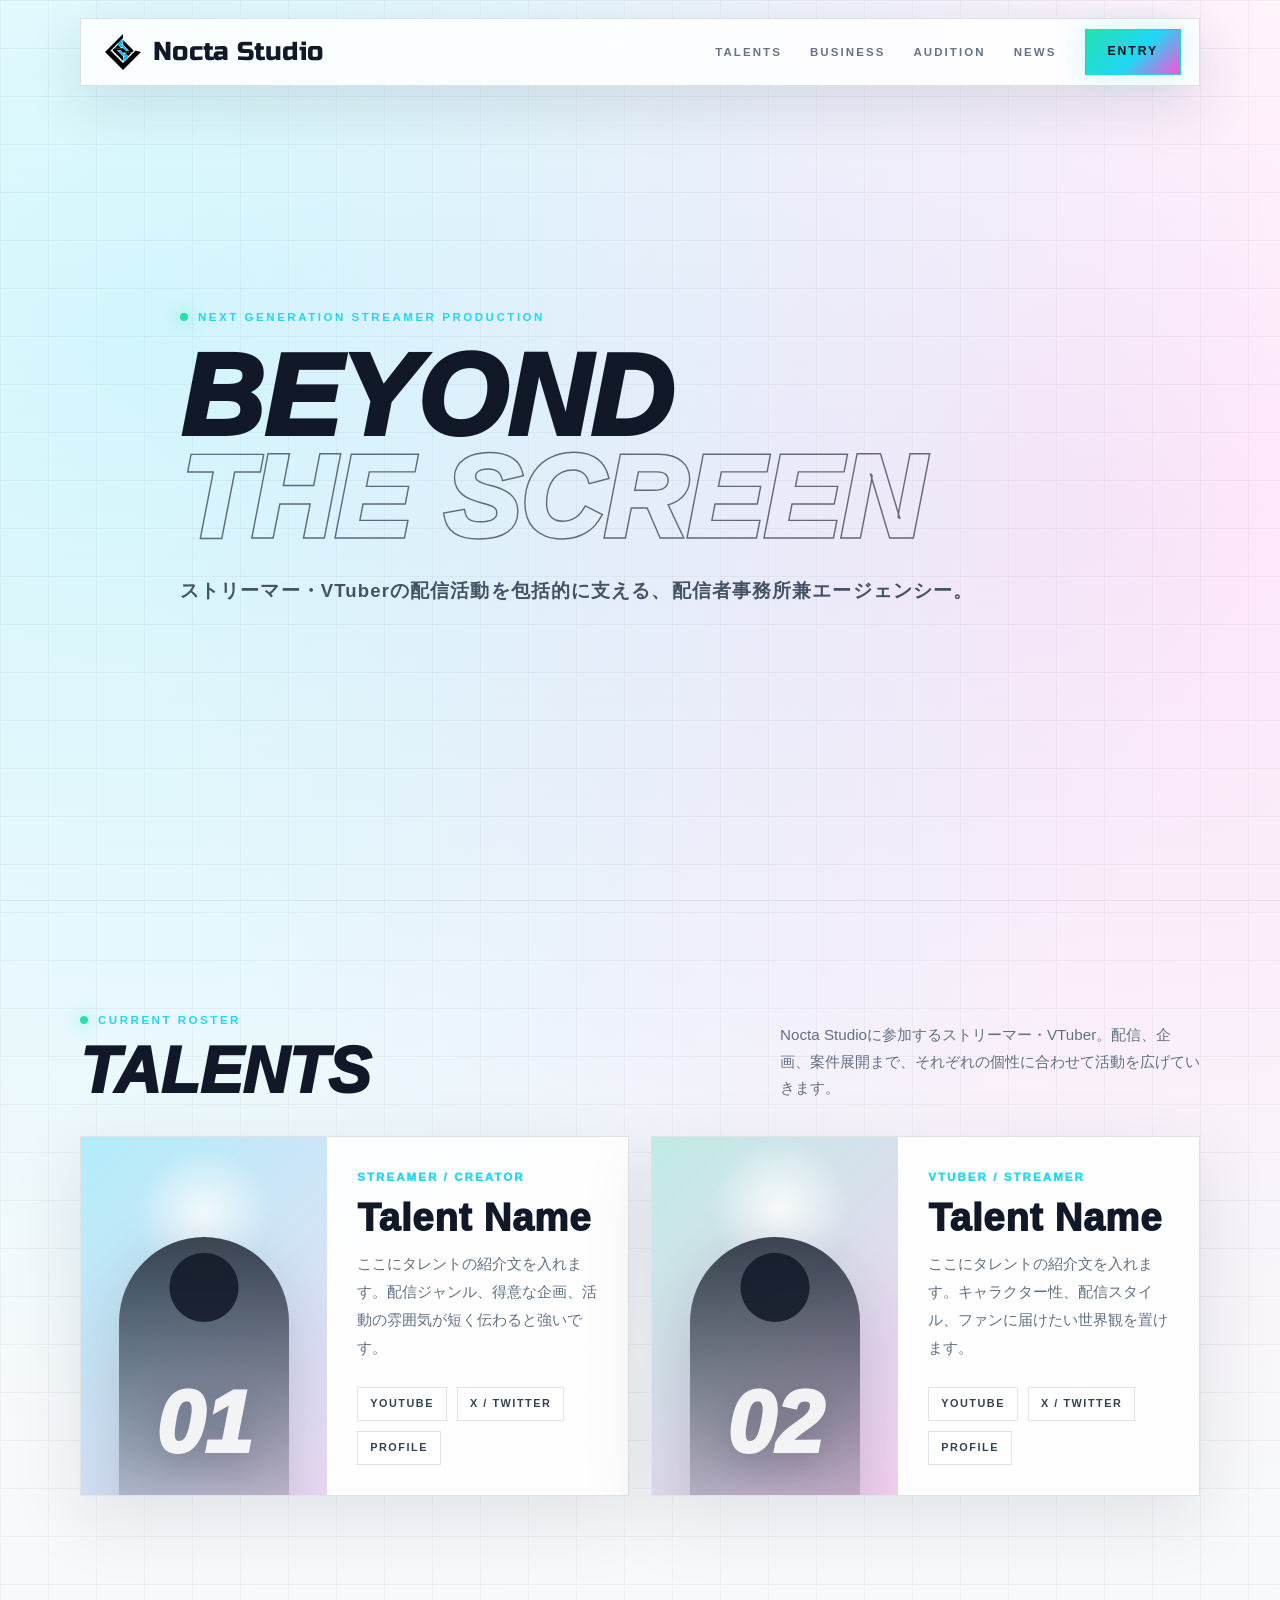
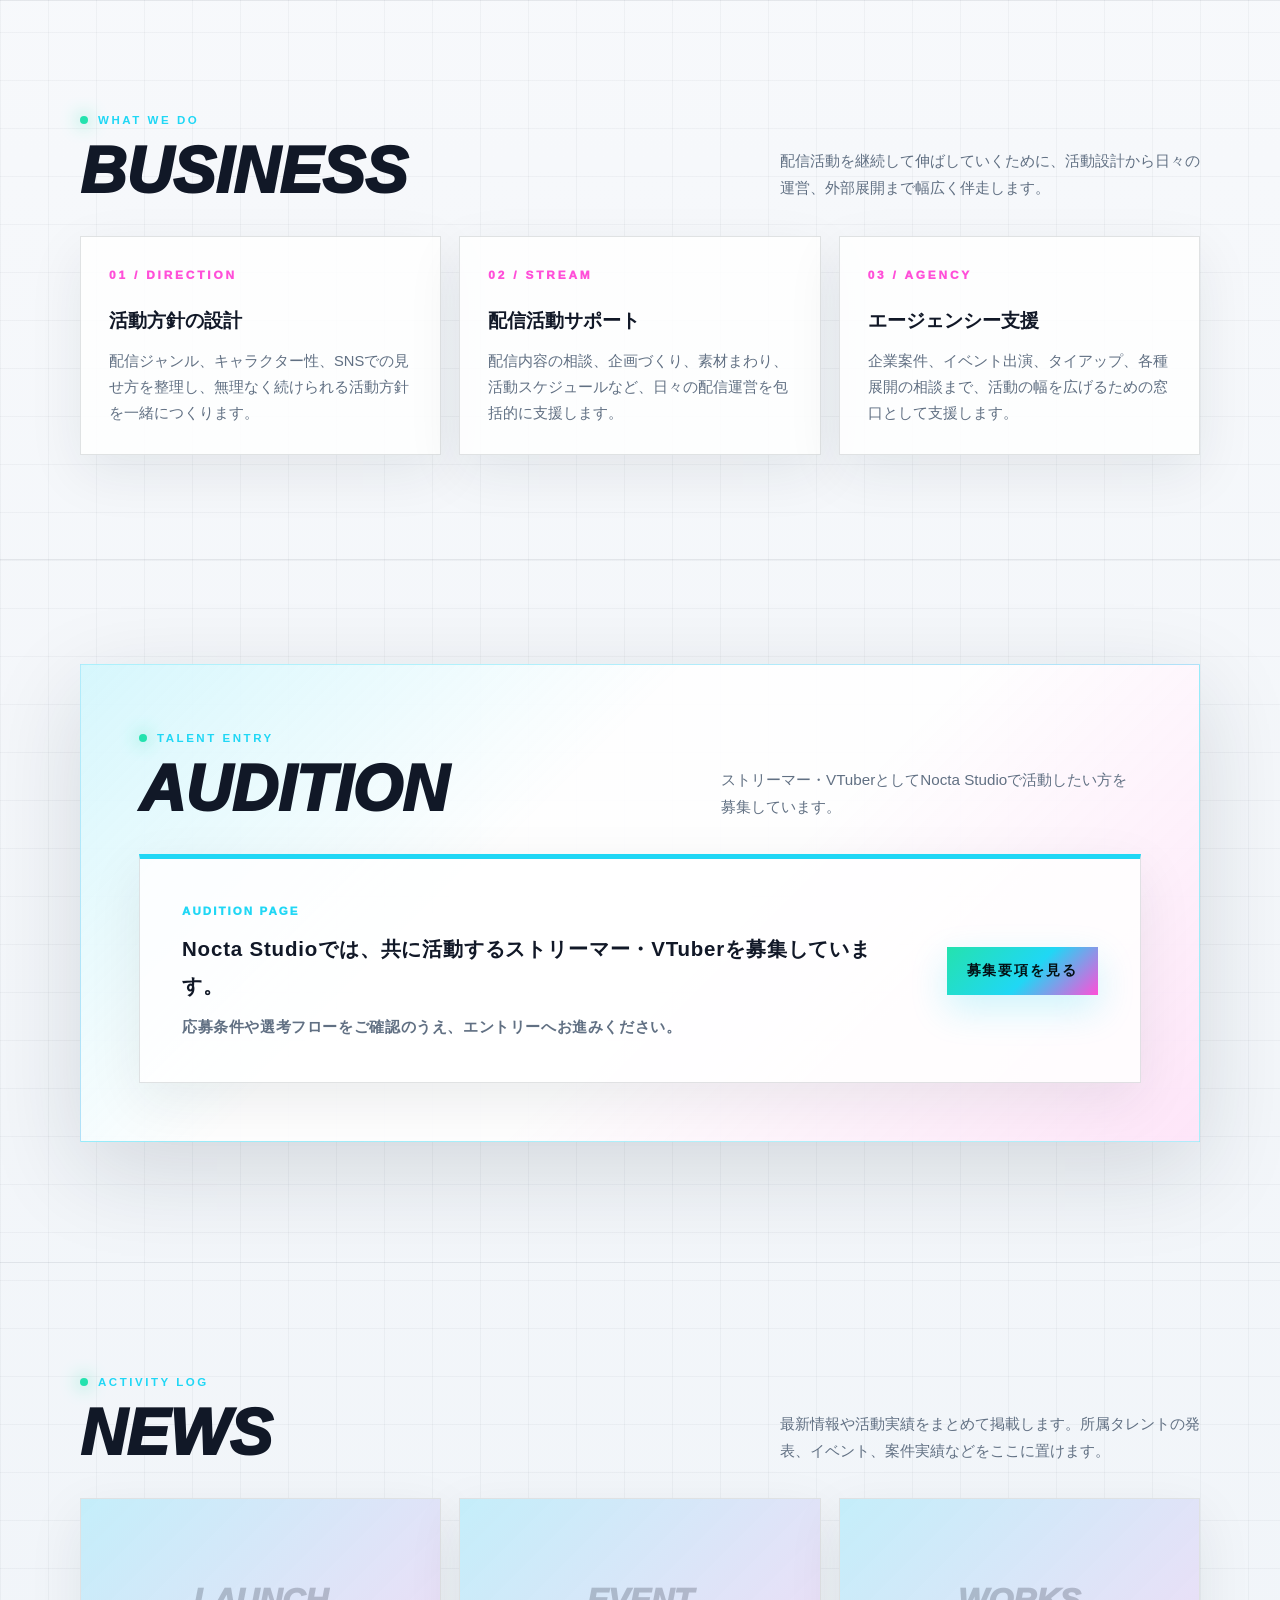
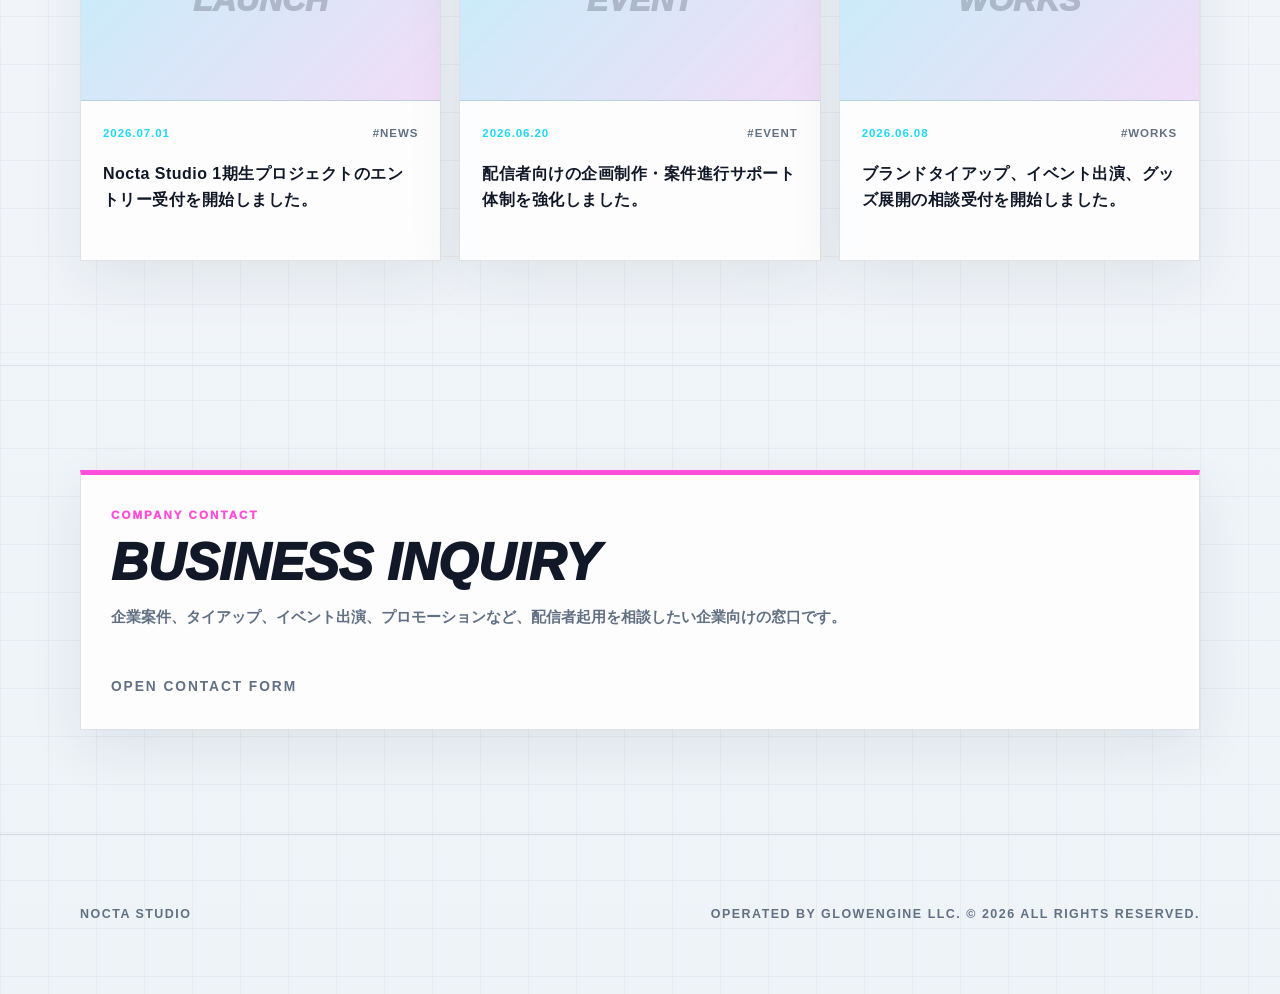
==== index.html @ 32f200ae "Update index.html" ====
<!DOCTYPE html>
<html lang="ja">
<head>
  <meta charset="UTF-8">
  <meta name="viewport" content="width=device-width, initial-scale=1.0">
  <title>Nocta Studio | Streamer Production</title>

  <!-- ========================================
    FONT
    ヘッダーの事務所名フォント：Russo One
  ========================================= -->
  <link rel="preconnect" href="https://fonts.googleapis.com">
  <link rel="preconnect" href="https://fonts.gstatic.com" crossorigin>
  <link href="https://fonts.googleapis.com/css2?family=Russo+One&display=swap" rel="stylesheet">

  <style>
    /* ========================================
      BASIC COLORS
      サイト全体の色を変えたい場合はここ
    ========================================= */
    :root {
      --bg: #f6f8fb;
      --panel: #ffffff;
      --panel-2: #eef3f8;
      --line: rgba(10, 24, 38, 0.12);
      --text: #111827;
      --muted: #617083;
      --cyan: #20d7f5;
      --green: #24e2ae;
      --pink: #ff4fd8;
      --yellow: #f7d35b;
      --max: 1120px;
    }

    * { box-sizing: border-box; }

    html { scroll-behavior: smooth; }

    body {
      margin: 0;
      font-family: "Helvetica Neue", Arial, "Hiragino Sans", "Yu Gothic", sans-serif;
      color: var(--text);
      background:
        linear-gradient(rgba(8, 24, 38, 0.035) 1px, transparent 1px),
        linear-gradient(90deg, rgba(8, 24, 38, 0.035) 1px, transparent 1px),
        radial-gradient(circle at 12% 8%, rgba(32, 215, 245, 0.2), transparent 28%),
        radial-gradient(circle at 88% 12%, rgba(255, 79, 216, 0.14), transparent 26%),
        linear-gradient(180deg, #ffffff 0%, #f6f8fb 42%, #eef3f8 100%),
        var(--bg);
      background-size: 48px 48px, 48px 48px, auto, auto, auto, auto;
      line-height: 1.75;
      overflow-x: hidden;
    }

    body::before {
      content: "";
      position: fixed;
      inset: 0;
      pointer-events: none;
      background: linear-gradient(rgba(20, 40, 60, 0.025), transparent 2px);
      background-size: 100% 6px;
      opacity: 0.18;
      z-index: 20;
    }

    a { color: inherit; text-decoration: none; }

    .container {
      width: min(var(--max), calc(100% - 40px));
      margin: 0 auto;
    }

    /* ========================================
      COMMON PARTS
      小さい英字ラベル、セクション見出し
    ========================================= */
    .eyebrow {
      display: inline-flex;
      align-items: center;
      gap: 10px;
      color: var(--cyan);
      font-size: 0.72rem;
      font-weight: 800;
      letter-spacing: 0.22em;
      text-transform: uppercase;
    }

    .eyebrow::before {
      content: "";
      width: 8px;
      height: 8px;
      border-radius: 50%;
      background: var(--green);
      box-shadow: 0 0 18px var(--green);
    }

    .section {
      padding: 104px 0;
      border-top: 1px solid rgba(10, 24, 38, 0.08);
    }

    .section-head {
      display: flex;
      justify-content: space-between;
      align-items: end;
      gap: 32px;
      margin-bottom: 34px;
    }

    .section-title {
      margin: 8px 0 0;
      font-size: clamp(2rem, 5vw, 4.8rem);
      line-height: 0.95;
      letter-spacing: 0;
      text-transform: uppercase;
      font-weight: 950;
      font-style: italic;
    }

    .section-copy {
      max-width: 420px;
      color: var(--muted);
      font-size: 0.95rem;
      margin: 0;
    }

    /* ========================================
      HEADER
      事務所名の文字を変えたい場合は .brand-name
      アイコン画像は icon_nocta_cropped.png
    ========================================= */
    .site-header {
      position: fixed;
      top: 0;
      left: 0;
      width: 100%;
      z-index: 30;
      padding: 18px 0;
    }

    .header-inner {
      min-height: 68px;
      display: flex;
      align-items: center;
      justify-content: space-between;
      gap: 24px;
      padding: 0 18px 0 24px;
      background: rgba(255, 255, 255, 0.84);
      border: 1px solid var(--line);
      backdrop-filter: blur(18px);
      box-shadow: 0 18px 60px rgba(18, 32, 48, 0.12);
    }

    .brand {
      display: flex;
      align-items: center;
      gap: 12px;
    }

    .brand-mark {
      width: 36px;
      height: 36px;
      object-fit: contain;
      flex: 0 0 auto;
    }

    .brand-name {
      font-family: "Russo One", "Helvetica Neue", Arial, sans-serif;
      font-size: clamp(1.35rem, 2vw, 1.75rem);
      font-weight: 400;
      line-height: 1;
      letter-spacing: 0.01em;
      white-space: nowrap;
    }

    .nav {
      display: flex;
      align-items: center;
      gap: 28px;
      color: #667386;
      font-size: 0.72rem;
      font-weight: 800;
      letter-spacing: 0.18em;
      text-transform: uppercase;
    }

    .nav a:hover { color: var(--text); }

    .btn {
      display: inline-flex;
      justify-content: center;
      align-items: center;
      min-height: 46px;
      padding: 0 22px;
      border: 1px solid var(--line);
      background: rgba(255,255,255,0.72);
      color: var(--text);
      font-size: 0.76rem;
      font-weight: 900;
      letter-spacing: 0.16em;
      text-transform: uppercase;
      transition: transform 0.2s ease, border-color 0.2s ease, background 0.2s ease;
    }

    .btn:hover {
      transform: translateY(-2px);
      border-color: rgba(32,215,245,0.8);
      background: rgba(32,215,245,0.1);
    }

    .btn-primary {
      border-color: transparent;
      color: #031014;
      background: linear-gradient(135deg, var(--green), var(--cyan) 55%, var(--pink));
      box-shadow: 0 0 30px rgba(32, 215, 245, 0.22);
    }

    /* ========================================
      HERO
      メインコピーを変えたい場合は h1 と .hero-copy
    ========================================= */
    .hero {
      min-height: 100vh;
      display: grid;
      align-items: center;
      padding: 140px 0 96px;
      position: relative;
    }

    .hero-grid {
      display: grid;
      grid-template-columns: minmax(0, 920px);
      gap: 28px;
      align-items: center;
      justify-content: center;
    }

    .hero-title {
      margin: 16px 0 26px;
      font-size: clamp(4.2rem, 9vw, 8.8rem);
      line-height: 0.88;
      letter-spacing: 0;
      font-weight: 950;
      text-transform: uppercase;
      font-style: italic;
    }

    .hero-title span {
      display: block;
      color: transparent;
      -webkit-text-stroke: 1.4px rgba(17,24,39,0.62);
      text-shadow: none;
    }

    .hero-copy {
      max-width: 880px;
      margin: 0 0 34px;
      color: #445266;
      font-size: clamp(1rem, 1.55vw, 1.16rem);
      font-weight: 700;
      letter-spacing: 0.06em;
    }

    .hero-actions {
      display: flex;
      flex-wrap: wrap;
      gap: 14px;
    }

    /* ========================================
      TALENTS
      所属タレントを追加する場合は member-card を増やす
    ========================================= */
    .member-grid {
      display: grid;
      grid-template-columns: repeat(2, minmax(0, 1fr));
      gap: 22px;
    }

    .member-card {
      display: grid;
      grid-template-columns: minmax(220px, 0.9fr) minmax(0, 1.1fr);
      min-height: 360px;
      border: 1px solid var(--line);
      background: rgba(255, 255, 255, 0.9);
      box-shadow: 0 22px 70px rgba(18,32,48,0.1);
      overflow: hidden;
    }

    .member-visual {
      position: relative;
      display: grid;
      place-items: end center;
      padding: 28px;
      background:
        radial-gradient(circle at 50% 22%, rgba(255,255,255,0.8), transparent 22%),
        linear-gradient(135deg, rgba(32,215,245,0.28), rgba(255,79,216,0.16)),
        #eaf6fb;
      overflow: hidden;
    }

    .member-visual::before {
      content: "";
      position: absolute;
      left: 50%;
      bottom: -22px;
      width: 170px;
      height: 280px;
      transform: translateX(-50%);
      border-radius: 90px 90px 20px 20px;
      background:
        radial-gradient(circle at 50% 18%, rgba(17,24,39,0.86) 0 34px, transparent 35px),
        linear-gradient(180deg, rgba(17,24,39,0.8), rgba(17,24,39,0.18));
      box-shadow: 0 24px 70px rgba(17,24,39,0.18);
    }

    .member-card:nth-child(2) .member-visual {
      background:
        radial-gradient(circle at 52% 20%, rgba(255,255,255,0.85), transparent 22%),
        linear-gradient(135deg, rgba(36,226,174,0.25), rgba(255,79,216,0.18)),
        #f4eef9;
    }

    .member-initial {
      position: relative;
      z-index: 1;
      color: rgba(255,255,255,0.9);
      font-size: 5.4rem;
      line-height: 1;
      font-weight: 950;
      font-style: italic;
      text-shadow: 0 12px 36px rgba(17,24,39,0.25);
    }

    .member-body {
      display: flex;
      flex-direction: column;
      justify-content: space-between;
      gap: 22px;
      padding: 30px;
    }

    .member-role {
      color: var(--cyan);
      font-size: 0.72rem;
      font-weight: 950;
      letter-spacing: 0.18em;
      text-transform: uppercase;
    }

    .member-name {
      margin: 10px 0 12px;
      font-size: clamp(1.7rem, 3vw, 2.7rem);
      line-height: 1.1;
      font-weight: 950;
      letter-spacing: 0.02em;
    }

    .member-copy {
      margin: 0;
      color: var(--muted);
      font-size: 0.92rem;
      line-height: 1.9;
    }

    .member-links {
      display: flex;
      flex-wrap: wrap;
      gap: 10px;
    }

    .member-link {
      display: inline-flex;
      align-items: center;
      min-height: 34px;
      padding: 0 12px;
      border: 1px solid rgba(10,24,38,0.12);
      background: #fff;
      color: #334155;
      font-size: 0.68rem;
      font-weight: 900;
      letter-spacing: 0.14em;
      text-transform: uppercase;
    }

    /* ========================================
      CARDS
    ========================================= */
    .news-card,
    .business-card,
    .link-card {
      border: 1px solid var(--line);
      background: rgba(255, 255, 255, 0.86);
      box-shadow: 0 18px 52px rgba(18,32,48,0.08);
      transition: transform 0.2s ease, border-color 0.2s ease, background 0.2s ease;
    }

    .news-card:hover,
    .business-card:hover,
    .link-card:hover {
      transform: translateY(-4px);
      border-color: rgba(32,215,245,0.45);
      background: #ffffff;
    }

    /* ========================================
      BUSINESS
    ========================================= */
    .business-grid {
      display: grid;
      grid-template-columns: repeat(3, minmax(0, 1fr));
      gap: 18px;
    }

    .business-card { padding: 28px; }

    .card-num {
      color: var(--pink);
      font-size: 0.74rem;
      font-weight: 950;
      letter-spacing: 0.24em;
    }

    .business-card h3 {
      margin: 22px 0 14px;
      font-size: 1.2rem;
      line-height: 1.45;
    }

    .business-card p {
      margin: 0;
      color: var(--muted);
      font-size: 0.92rem;
    }

    /* ========================================
      AUDITION CTA
    ========================================= */
    .audition {
      padding-bottom: 120px;
    }

    .audition-panel {
      padding: clamp(30px, 5vw, 58px);
      border: 1px solid rgba(32,215,245,0.35);
      background:
        linear-gradient(135deg, rgba(32,215,245,0.18), transparent 38%),
        linear-gradient(315deg, rgba(255,79,216,0.14), transparent 44%),
        rgba(255,255,255,0.9);
      box-shadow: 0 28px 90px rgba(18,32,48,0.14);
    }

    .link-card-grid {
      display: grid;
      grid-template-columns: minmax(0, 1fr);
      gap: 18px;
    }

    .link-card {
      display: flex;
      flex-direction: column;
      justify-content: space-between;
      min-height: 260px;
      padding: 30px;
      color: var(--text);
    }

    .audition-main-card {
      min-height: 0;
      padding: 0;
    }

    .audition-cta {
      display: grid;
      grid-template-columns: minmax(0, 1fr) auto;
      align-items: center;
      gap: 28px;
      min-height: 150px;
      padding: clamp(26px, 4vw, 42px);
    }

    .link-card-audition {
      border-top: 5px solid var(--cyan);
    }

    .link-card-label {
      color: var(--cyan);
      font-size: 0.72rem;
      font-weight: 950;
      letter-spacing: 0.18em;
      text-transform: uppercase;
    }

    .audition-cta h3 {
      max-width: 720px;
      margin: 10px 0 0;
      font-size: clamp(1.05rem, 1.7vw, 1.28rem);
      line-height: 1.8;
      letter-spacing: 0.04em;
    }

    .audition-cta p {
      max-width: 720px;
      margin: 8px 0 0;
      color: var(--muted);
      font-size: 0.95rem;
      font-weight: 700;
      line-height: 1.8;
      letter-spacing: 0.04em;
    }

    .audition-cta span {
      display: inline-flex;
      align-items: center;
      justify-content: center;
      min-height: 48px;
      padding: 0 20px;
      color: #031014;
      background: linear-gradient(135deg, var(--green), var(--cyan) 55%, var(--pink));
      box-shadow: 0 14px 36px rgba(32,215,245,0.22);
      white-space: nowrap;
      font-size: 0.86rem;
      font-weight: 900;
      letter-spacing: 0.14em;
      text-transform: uppercase;
    }

    /* ========================================
      NEWS
      見出しは Activity Log / News のまま
    ========================================= */
    .news-grid {
      display: grid;
      grid-template-columns: repeat(3, minmax(0, 1fr));
      gap: 18px;
    }

    .news-thumb {
      aspect-ratio: 16 / 9;
      display: grid;
      place-items: center;
      background:
        linear-gradient(135deg, rgba(32,215,245,0.2), rgba(255,79,216,0.14)),
        #edf4fb;
      border-bottom: 1px solid var(--line);
      color: rgba(17,24,39,0.22);
      font-size: 2rem;
      font-weight: 950;
      font-style: italic;
      text-transform: uppercase;
    }

    .news-body { padding: 22px; }

    .meta {
      display: flex;
      justify-content: space-between;
      gap: 12px;
      color: var(--cyan);
      font-size: 0.72rem;
      font-weight: 900;
      letter-spacing: 0.08em;
    }

    .tag { color: var(--muted); }

    .news-card h3 {
      min-height: 4.8em;
      margin: 18px 0 0;
      font-size: 1rem;
      line-height: 1.6;
      letter-spacing: 0.03em;
    }

    /* ========================================
      BUSINESS CONTACT
    ========================================= */
    .link-card-business {
      border-top: 5px solid var(--pink);
    }

    .link-card-business .link-card-label {
      color: var(--pink);
    }

    .link-card-business h3 {
      margin: 12px 0 14px;
      font-size: clamp(1.9rem, 4vw, 3.4rem);
      line-height: 1;
      font-weight: 950;
      font-style: italic;
      text-transform: uppercase;
      white-space: nowrap;
    }

    .link-card-business p {
      margin: 0 0 24px;
      color: var(--muted);
      font-size: 0.95rem;
      font-weight: 700;
      line-height: 1.8;
    }

    .link-card-business span {
      color: var(--muted);
      font-size: 0.86rem;
      font-weight: 900;
      letter-spacing: 0.14em;
      text-transform: uppercase;
    }

    /* ========================================
      FOOTER
    ========================================= */
    .footer {
      padding: 56px 0;
      border-top: 1px solid var(--line);
      color: var(--muted);
    }

    .footer-inner {
      display: flex;
      justify-content: space-between;
      gap: 24px;
      align-items: center;
      font-size: 0.78rem;
      font-weight: 800;
      letter-spacing: 0.12em;
      text-transform: uppercase;
    }

    /* ========================================
      RESPONSIVE
    ========================================= */
    @media (max-width: 900px) {
      .nav a:not(.btn) { display: none; }

      .news-grid,
      .business-grid,
      .member-grid {
        grid-template-columns: 1fr;
      }

      .member-card {
        grid-template-columns: 1fr;
      }

      .member-visual {
        min-height: 280px;
      }

      .section-head {
        display: block;
      }

      .section-copy {
        margin-top: 18px;
      }
    }

    @media (max-width: 760px) {
      .audition-cta {
        grid-template-columns: 1fr;
        gap: 20px;
      }
    }

    @media (max-width: 560px) {
      .container { width: min(var(--max), calc(100% - 28px)); }
      .site-header { padding: 10px 0; }
      .header-inner { min-height: 58px; padding: 0 12px 0 14px; }
      .brand-mark { width: 34px; height: 34px; }
      .brand-name { font-size: 1.18rem; }
      .nav .btn { min-height: 40px; padding: 0 14px; font-size: 0.68rem; }
      .hero { min-height: auto; padding-top: 116px; }
      .hero-title { font-size: clamp(3rem, 19vw, 5.3rem); }
      .section { padding: 72px 0; }
      .news-card h3 { min-height: auto; }
      .link-card-business h3 { white-space: normal; }
      .footer-inner { display: block; }
      .footer-inner p { margin-top: 12px; }
    }
  </style>
</head>

<body>
  <!-- ========================================
    HEADER
  ========================================= -->
  <header class="site-header">
    <div class="container">
      <div class="header-inner">
        <a class="brand" href="#">
          <img src="./icon_nocta_cropped.png" alt="" class="brand-mark">
          <span class="brand-name">Nocta Studio</span>
        </a>

        <nav class="nav" aria-label="Main navigation">
          <a href="#talents">Talents</a>
          <a href="#business">Business</a>
          <a href="#audition">Audition</a>
          <a href="#news">News</a>
          <a class="btn btn-primary" href="audition.html">Entry</a>
        </nav>
      </div>
    </div>
  </header>

  <main>
    <!-- ========================================
      HERO
    ========================================= -->
    <section class="hero">
      <div class="container hero-grid">
        <div>
          <div class="eyebrow">Next Generation Streamer Production</div>
          <h1 class="hero-title">
            Beyond
            <span>The Screen</span>
          </h1>
          <p class="hero-copy">
            ストリーマー・VTuberの配信活動を包括的に支える、配信者事務所兼エージェンシー。
          </p>
        </div>
      </div>
    </section>

    <!-- ========================================
      TALENTS
    ========================================= -->
    <section class="section" id="talents">
      <div class="container">
        <div class="section-head">
          <div>
            <div class="eyebrow">Current Roster</div>
            <h2 class="section-title">Talents</h2>
          </div>
          <p class="section-copy">
            Nocta Studioに参加するストリーマー・VTuber。配信、企画、案件展開まで、それぞれの個性に合わせて活動を広げていきます。
          </p>
        </div>

        <div class="member-grid">
          <article class="member-card">
            <div class="member-visual">
              <div class="member-initial">01</div>
            </div>
            <div class="member-body">
              <div>
                <div class="member-role">Streamer / Creator</div>
                <h3 class="member-name">Talent Name</h3>
                <p class="member-copy">
                  ここにタレントの紹介文を入れます。配信ジャンル、得意な企画、活動の雰囲気が短く伝わると強いです。
                </p>
              </div>
              <div class="member-links">
                <a class="member-link" href="#">YouTube</a>
                <a class="member-link" href="#">X / Twitter</a>
                <a class="member-link" href="#">Profile</a>
              </div>
            </div>
          </article>

          <article class="member-card">
            <div class="member-visual">
              <div class="member-initial">02</div>
            </div>
            <div class="member-body">
              <div>
                <div class="member-role">VTuber / Streamer</div>
                <h3 class="member-name">Talent Name</h3>
                <p class="member-copy">
                  ここにタレントの紹介文を入れます。キャラクター性、配信スタイル、ファンに届けたい世界観を置けます。
                </p>
              </div>
              <div class="member-links">
                <a class="member-link" href="#">YouTube</a>
                <a class="member-link" href="#">X / Twitter</a>
                <a class="member-link" href="#">Profile</a>
              </div>
            </div>
          </article>
        </div>
      </div>
    </section>

    <!-- ========================================
      BUSINESS
    ========================================= -->
    <section class="section" id="business">
      <div class="container">
        <div class="section-head">
          <div>
            <div class="eyebrow">What We Do</div>
            <h2 class="section-title">Business</h2>
          </div>
          <p class="section-copy">
            配信活動を継続して伸ばしていくために、活動設計から日々の運営、外部展開まで幅広く伴走します。
          </p>
        </div>

        <div class="business-grid">
          <article class="business-card">
            <div class="card-num">01 / DIRECTION</div>
            <h3>活動方針の設計</h3>
            <p>配信ジャンル、キャラクター性、SNSでの見せ方を整理し、無理なく続けられる活動方針を一緒につくります。</p>
          </article>

          <article class="business-card">
            <div class="card-num">02 / STREAM</div>
            <h3>配信活動サポート</h3>
            <p>配信内容の相談、企画づくり、素材まわり、活動スケジュールなど、日々の配信運営を包括的に支援します。</p>
          </article>

          <article class="business-card">
            <div class="card-num">03 / AGENCY</div>
            <h3>エージェンシー支援</h3>
            <p>企業案件、イベント出演、タイアップ、各種展開の相談まで、活動の幅を広げるための窓口として支援します。</p>
          </article>
        </div>
      </div>
    </section>

    <!-- ========================================
      AUDITION
    ========================================= -->
    <section class="section audition" id="audition">
      <div class="container">
        <div class="audition-panel">
          <div class="section-head">
            <div>
              <div class="eyebrow">Talent Entry</div>
              <h2 class="section-title">Audition</h2>
            </div>
            <p class="section-copy">
              ストリーマー・VTuberとしてNocta Studioで活動したい方を募集しています。
            </p>
          </div>

          <div class="link-card-grid">
            <a class="link-card link-card-audition audition-main-card audition-cta" href="audition.html">
              <div>
                <div class="link-card-label">Audition Page</div>
                <h3>Nocta Studioでは、共に活動するストリーマー・VTuberを募集しています。</h3>
                <p>応募条件や選考フローをご確認のうえ、エントリーへお進みください。</p>
              </div>
              <span>募集要項を見る</span>
            </a>
          </div>
        </div>
      </div>
    </section>

    <!-- ========================================
      NEWS
    ========================================= -->
    <section class="section" id="news">
      <div class="container">
        <div class="section-head">
          <div>
            <div class="eyebrow">Activity Log</div>
            <h2 class="section-title">News</h2>
          </div>
          <p class="section-copy">
            最新情報や活動実績をまとめて掲載します。所属タレントの発表、イベント、案件実績などをここに置けます。
          </p>
        </div>

        <div class="news-grid">
          <article class="news-card">
            <div class="news-thumb">Launch</div>
            <div class="news-body">
              <div class="meta">
                <time datetime="2026-07-01">2026.07.01</time>
                <span class="tag">#NEWS</span>
              </div>
              <h3>Nocta Studio 1期生プロジェクトのエントリー受付を開始しました。</h3>
            </div>
          </article>

          <article class="news-card">
            <div class="news-thumb">Event</div>
            <div class="news-body">
              <div class="meta">
                <time datetime="2026-06-20">2026.06.20</time>
                <span class="tag">#EVENT</span>
              </div>
              <h3>配信者向けの企画制作・案件進行サポート体制を強化しました。</h3>
            </div>
          </article>

          <article class="news-card">
            <div class="news-thumb">Works</div>
            <div class="news-body">
              <div class="meta">
                <time datetime="2026-06-08">2026.06.08</time>
                <span class="tag">#WORKS</span>
              </div>
              <h3>ブランドタイアップ、イベント出演、グッズ展開の相談受付を開始しました。</h3>
            </div>
          </article>
        </div>
      </div>
    </section>

    <!-- ========================================
      BUSINESS CONTACT
    ========================================= -->
    <section class="section" id="business-contact">
      <div class="container">
        <a class="link-card link-card-business" href="business-inquiry.html">
          <div>
            <div class="link-card-label">Company Contact</div>
            <h3>Business Inquiry</h3>
            <p>
              企業案件、タイアップ、イベント出演、プロモーションなど、配信者起用を相談したい企業向けの窓口です。
            </p>
          </div>
          <span>Open Contact Form</span>
        </a>
      </div>
    </section>
  </main>

  <!-- ========================================
    FOOTER
  ========================================= -->
  <footer class="footer">
    <div class="container footer-inner">
      <strong>Nocta Studio</strong>
      <p>Operated by GlowEngine LLC. © 2026 All Rights Reserved.</p>
    </div>
  </footer>
</body>
</html>
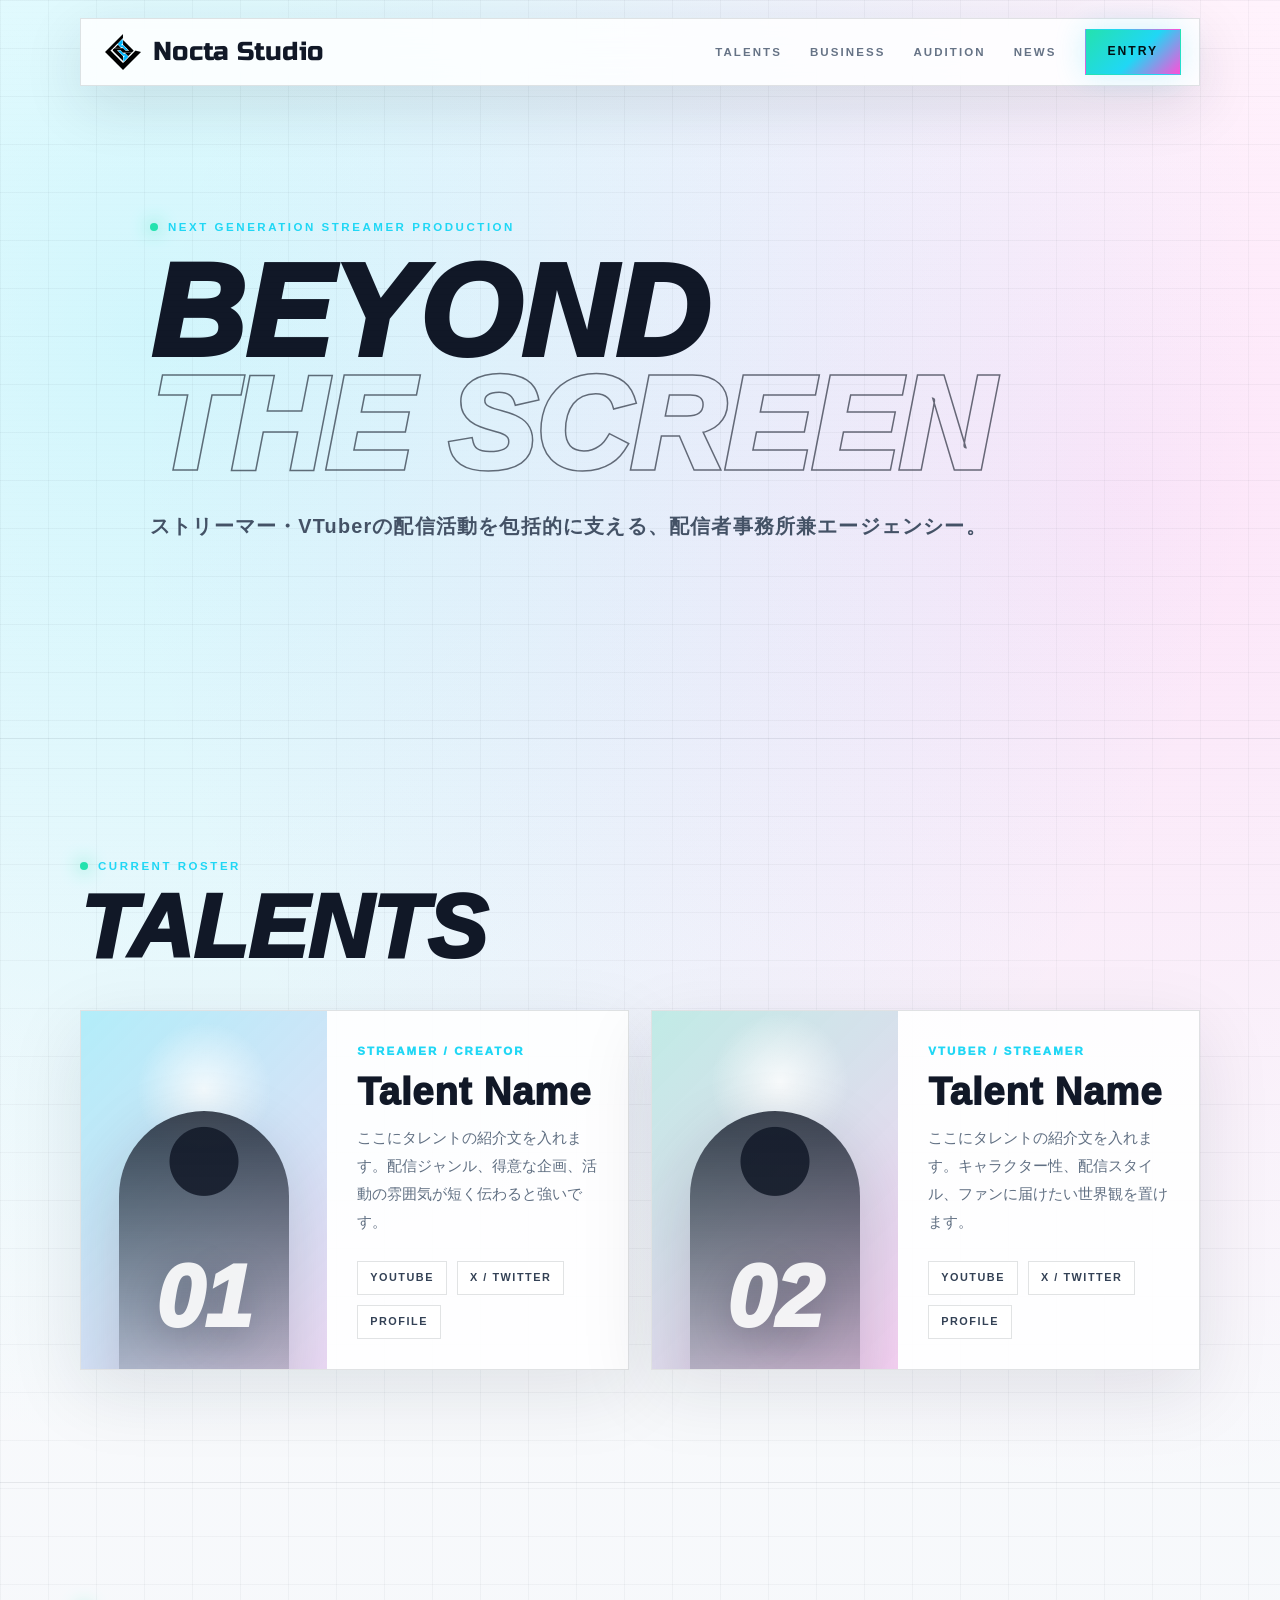
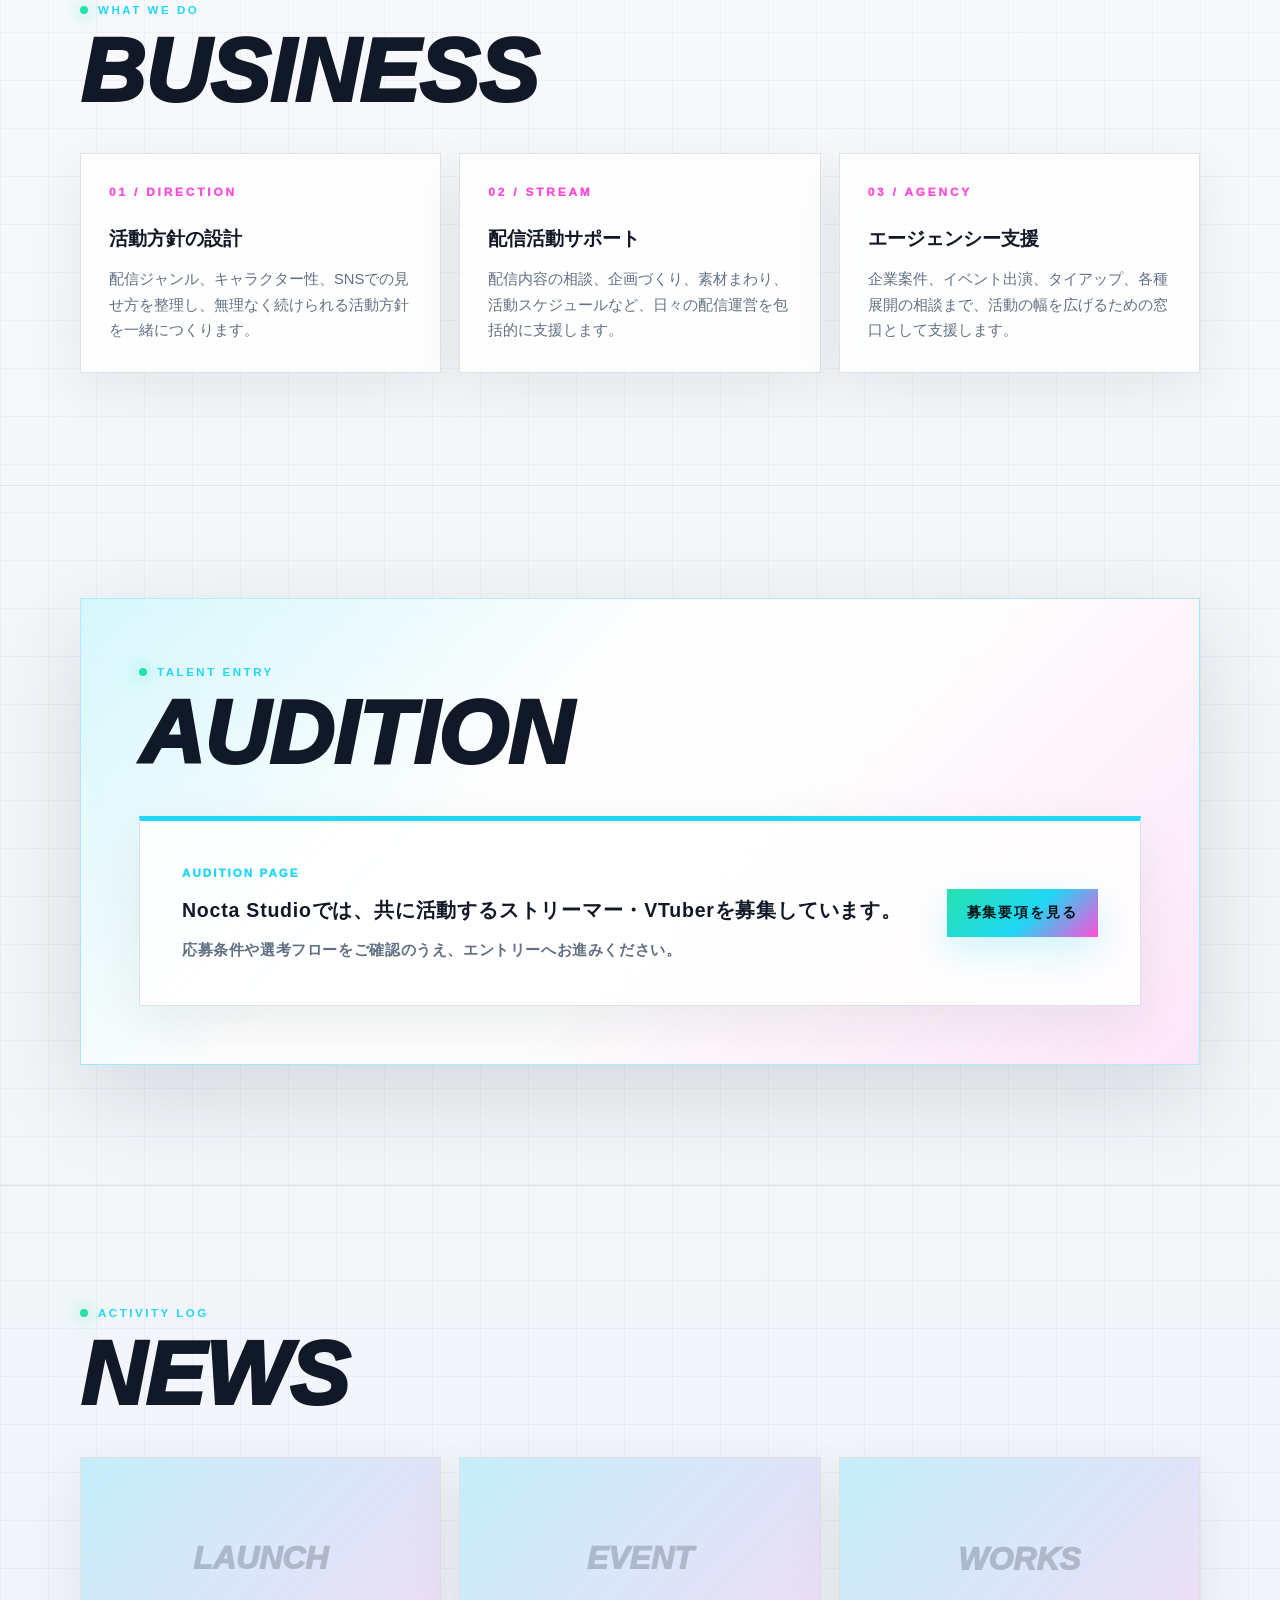
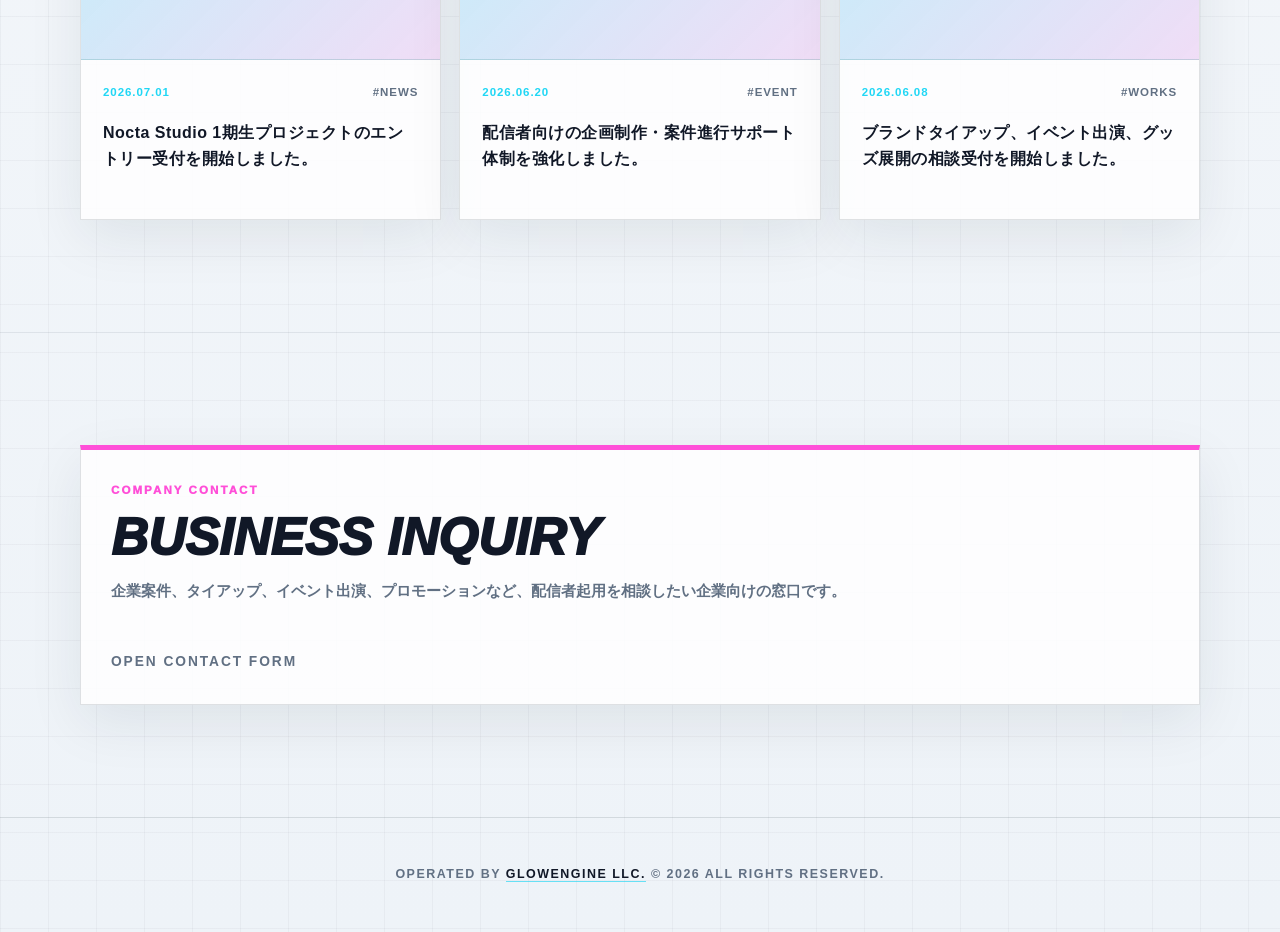
==== commit 6271b249: "Update index.html" ====
--- a/index.html
+++ b/index.html
@@ -16,7 +16,6 @@
   <style>
     /* ========================================
       BASIC COLORS
-      サイト全体の色を変えたい場合はここ
     ========================================= */
     :root {
       --bg: #f6f8fb;
@@ -72,7 +71,6 @@
 
     /* ========================================
       COMMON PARTS
-      小さい英字ラベル、セクション見出し
     ========================================= */
     .eyebrow {
       display: inline-flex;
@@ -95,39 +93,26 @@
     }
 
     .section {
-      padding: 104px 0;
+      padding: 112px 0;
       border-top: 1px solid rgba(10, 24, 38, 0.08);
     }
 
     .section-head {
-      display: flex;
-      justify-content: space-between;
-      align-items: end;
-      gap: 32px;
-      margin-bottom: 34px;
+      margin-bottom: 42px;
     }
 
     .section-title {
       margin: 8px 0 0;
-      font-size: clamp(2rem, 5vw, 4.8rem);
-      line-height: 0.95;
+      font-size: clamp(2.8rem, 7vw, 6.2rem);
+      line-height: 0.9;
       letter-spacing: 0;
       text-transform: uppercase;
       font-weight: 950;
       font-style: italic;
     }
 
-    .section-copy {
-      max-width: 420px;
-      color: var(--muted);
-      font-size: 0.95rem;
-      margin: 0;
-    }
-
     /* ========================================
       HEADER
-      事務所名の文字を変えたい場合は .brand-name
-      アイコン画像は icon_nocta_cropped.png
     ========================================= */
     .site-header {
       position: fixed;
@@ -217,28 +202,27 @@
 
     /* ========================================
       HERO
-      メインコピーを変えたい場合は h1 と .hero-copy
     ========================================= */
     .hero {
-      min-height: 100vh;
+      min-height: 82vh;
       display: grid;
       align-items: center;
-      padding: 140px 0 96px;
+      padding: 116px 0 74px;
       position: relative;
     }
 
     .hero-grid {
       display: grid;
-      grid-template-columns: minmax(0, 920px);
-      gap: 28px;
+      grid-template-columns: minmax(0, 980px);
       align-items: center;
       justify-content: center;
+      transform: translateY(-12px);
     }
 
     .hero-title {
-      margin: 16px 0 26px;
-      font-size: clamp(4.2rem, 9vw, 8.8rem);
-      line-height: 0.88;
+      margin: 16px 0 28px;
+      font-size: clamp(5rem, 10.2vw, 10rem);
+      line-height: 0.86;
       letter-spacing: 0;
       font-weight: 950;
       text-transform: uppercase;
@@ -248,28 +232,21 @@
     .hero-title span {
       display: block;
       color: transparent;
-      -webkit-text-stroke: 1.4px rgba(17,24,39,0.62);
+      -webkit-text-stroke: 1.5px rgba(17,24,39,0.62);
       text-shadow: none;
     }
 
     .hero-copy {
-      max-width: 880px;
-      margin: 0 0 34px;
+      max-width: 900px;
+      margin: 0;
       color: #445266;
-      font-size: clamp(1rem, 1.55vw, 1.16rem);
+      font-size: clamp(1.05rem, 1.65vw, 1.24rem);
       font-weight: 700;
       letter-spacing: 0.06em;
     }
 
-    .hero-actions {
-      display: flex;
-      flex-wrap: wrap;
-      gap: 14px;
-    }
-
     /* ========================================
       TALENTS
-      所属タレントを追加する場合は member-card を増やす
     ========================================= */
     .member-grid {
       display: grid;
@@ -492,11 +469,15 @@
     }
 
     .audition-cta h3 {
-      max-width: 720px;
+      max-width: 900px;
       margin: 10px 0 0;
-      font-size: clamp(1.05rem, 1.7vw, 1.28rem);
+      font-size: clamp(1.05rem, 1.55vw, 1.22rem);
       line-height: 1.8;
       letter-spacing: 0.04em;
+    }
+
+    .keep-line {
+      white-space: nowrap;
     }
 
     .audition-cta p {
@@ -509,7 +490,7 @@
       letter-spacing: 0.04em;
     }
 
-    .audition-cta span {
+    .audition-cta span.cta-text {
       display: inline-flex;
       align-items: center;
       justify-content: center;
@@ -527,7 +508,6 @@
 
     /* ========================================
       NEWS
-      見出しは Activity Log / News のまま
     ========================================= */
     .news-grid {
       display: grid;
@@ -613,20 +593,26 @@
       FOOTER
     ========================================= */
     .footer {
-      padding: 56px 0;
+      padding: 46px 0;
       border-top: 1px solid var(--line);
       color: var(--muted);
+      text-align: center;
     }
 
     .footer-inner {
-      display: flex;
-      justify-content: space-between;
-      gap: 24px;
-      align-items: center;
       font-size: 0.78rem;
       font-weight: 800;
       letter-spacing: 0.12em;
       text-transform: uppercase;
+    }
+
+    .footer a {
+      color: var(--text);
+      border-bottom: 1px solid rgba(32, 215, 245, 0.65);
+    }
+
+    .footer a:hover {
+      color: var(--cyan);
     }
 
     /* ========================================
@@ -648,20 +634,16 @@
       .member-visual {
         min-height: 280px;
       }
-
-      .section-head {
-        display: block;
-      }
-
-      .section-copy {
-        margin-top: 18px;
-      }
     }
 
     @media (max-width: 760px) {
       .audition-cta {
         grid-template-columns: 1fr;
         gap: 20px;
+      }
+
+      .keep-line {
+        white-space: normal;
       }
     }
 
@@ -672,13 +654,13 @@
       .brand-mark { width: 34px; height: 34px; }
       .brand-name { font-size: 1.18rem; }
       .nav .btn { min-height: 40px; padding: 0 14px; font-size: 0.68rem; }
-      .hero { min-height: auto; padding-top: 116px; }
-      .hero-title { font-size: clamp(3rem, 19vw, 5.3rem); }
-      .section { padding: 72px 0; }
+      .hero { min-height: auto; padding-top: 112px; }
+      .hero-grid { transform: none; }
+      .hero-title { font-size: clamp(3.5rem, 19vw, 5.8rem); }
+      .section { padding: 76px 0; }
+      .section-title { font-size: clamp(2.5rem, 15vw, 4.5rem); }
       .news-card h3 { min-height: auto; }
       .link-card-business h3 { white-space: normal; }
-      .footer-inner { display: block; }
-      .footer-inner p { margin-top: 12px; }
     }
   </style>
 </head>
@@ -735,9 +717,6 @@
             <div class="eyebrow">Current Roster</div>
             <h2 class="section-title">Talents</h2>
           </div>
-          <p class="section-copy">
-            Nocta Studioに参加するストリーマー・VTuber。配信、企画、案件展開まで、それぞれの個性に合わせて活動を広げていきます。
-          </p>
         </div>
 
         <div class="member-grid">
@@ -794,9 +773,6 @@
             <div class="eyebrow">What We Do</div>
             <h2 class="section-title">Business</h2>
           </div>
-          <p class="section-copy">
-            配信活動を継続して伸ばしていくために、活動設計から日々の運営、外部展開まで幅広く伴走します。
-          </p>
         </div>
 
         <div class="business-grid">
@@ -832,19 +808,16 @@
               <div class="eyebrow">Talent Entry</div>
               <h2 class="section-title">Audition</h2>
             </div>
-            <p class="section-copy">
-              ストリーマー・VTuberとしてNocta Studioで活動したい方を募集しています。
-            </p>
           </div>
 
           <div class="link-card-grid">
             <a class="link-card link-card-audition audition-main-card audition-cta" href="audition.html">
               <div>
                 <div class="link-card-label">Audition Page</div>
-                <h3>Nocta Studioでは、共に活動するストリーマー・VTuberを募集しています。</h3>
+                <h3><span class="keep-line">Nocta Studioでは、共に活動するストリーマー・VTuberを募集しています。</span></h3>
                 <p>応募条件や選考フローをご確認のうえ、エントリーへお進みください。</p>
               </div>
-              <span>募集要項を見る</span>
+              <span class="cta-text">募集要項を見る</span>
             </a>
           </div>
         </div>
@@ -861,9 +834,6 @@
             <div class="eyebrow">Activity Log</div>
             <h2 class="section-title">News</h2>
           </div>
-          <p class="section-copy">
-            最新情報や活動実績をまとめて掲載します。所属タレントの発表、イベント、案件実績などをここに置けます。
-          </p>
         </div>
 
         <div class="news-grid">
@@ -927,8 +897,7 @@
   ========================================= -->
   <footer class="footer">
     <div class="container footer-inner">
-      <strong>Nocta Studio</strong>
-      <p>Operated by GlowEngine LLC. © 2026 All Rights Reserved.</p>
+      Operated by <a href="https://glowengine-llc.com/" target="_blank" rel="noopener">GlowEngine LLC.</a> © 2026 All Rights Reserved.
     </div>
   </footer>
 </body>
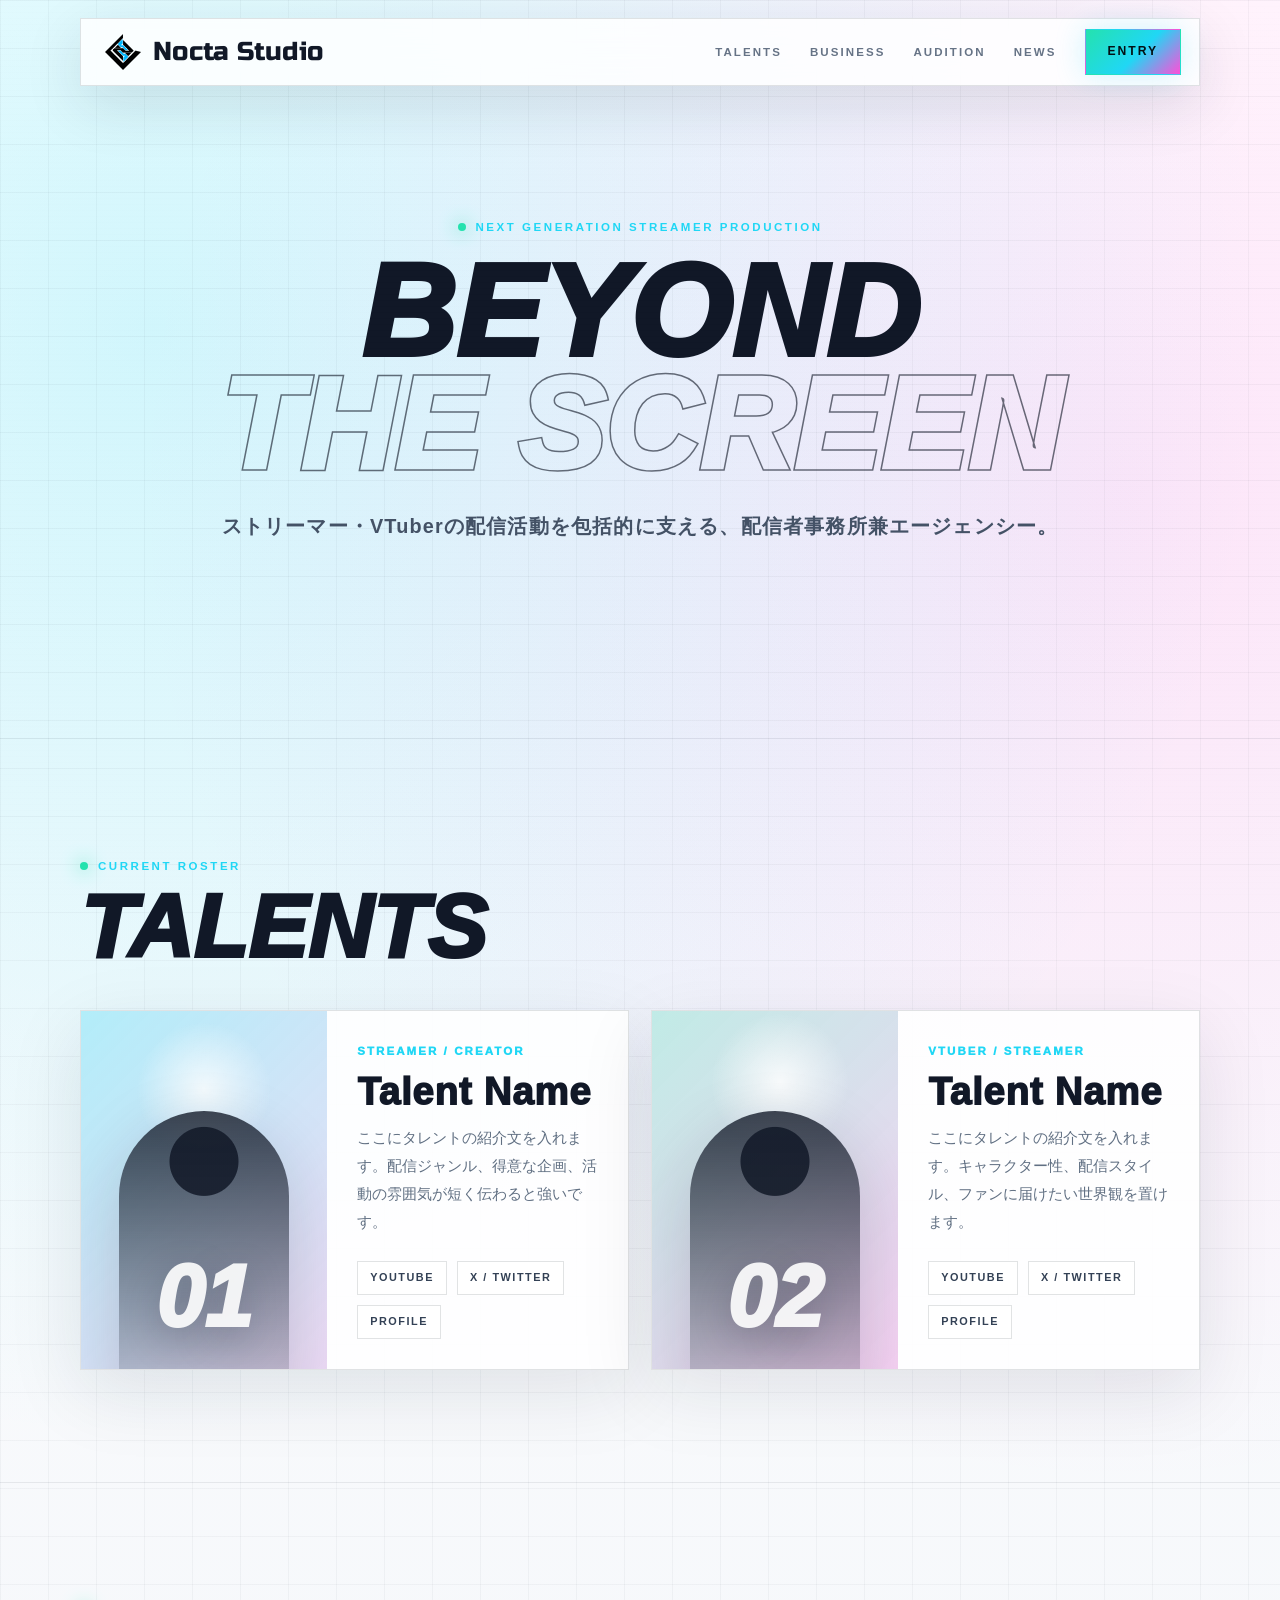
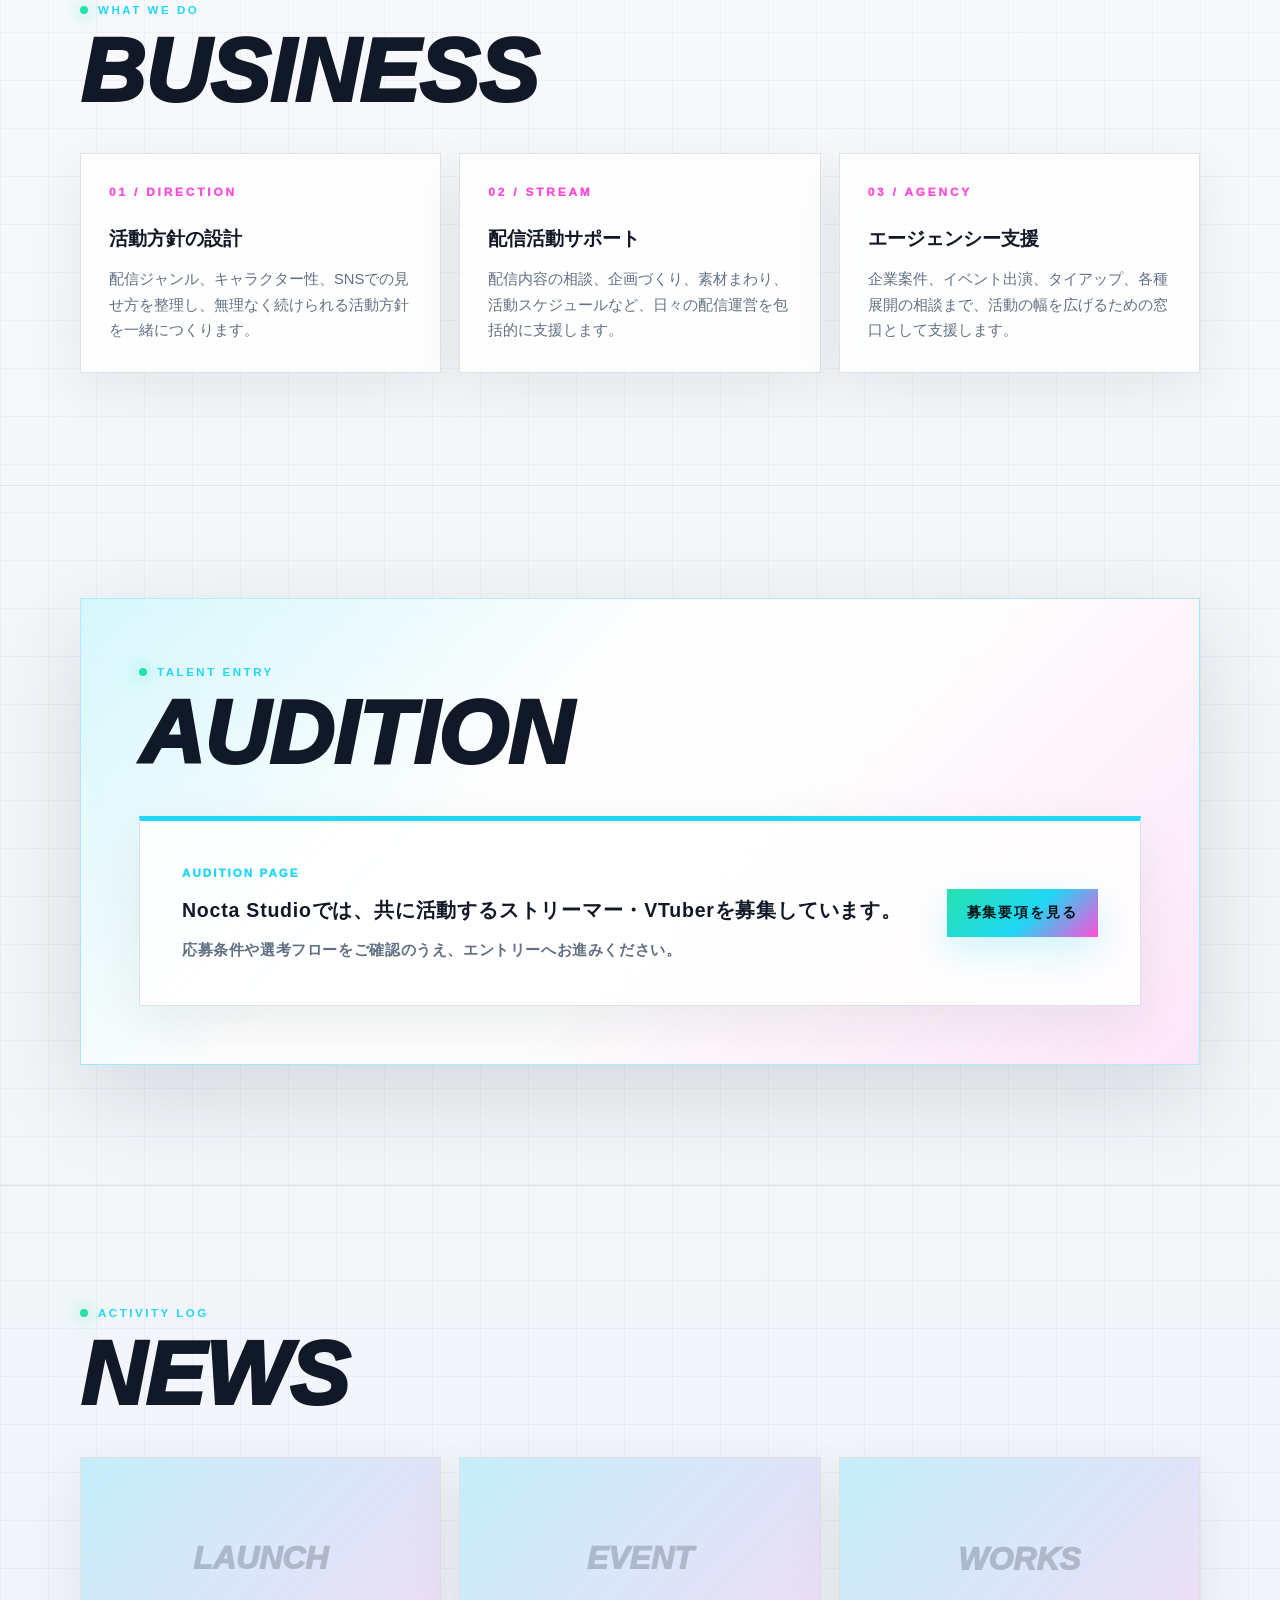
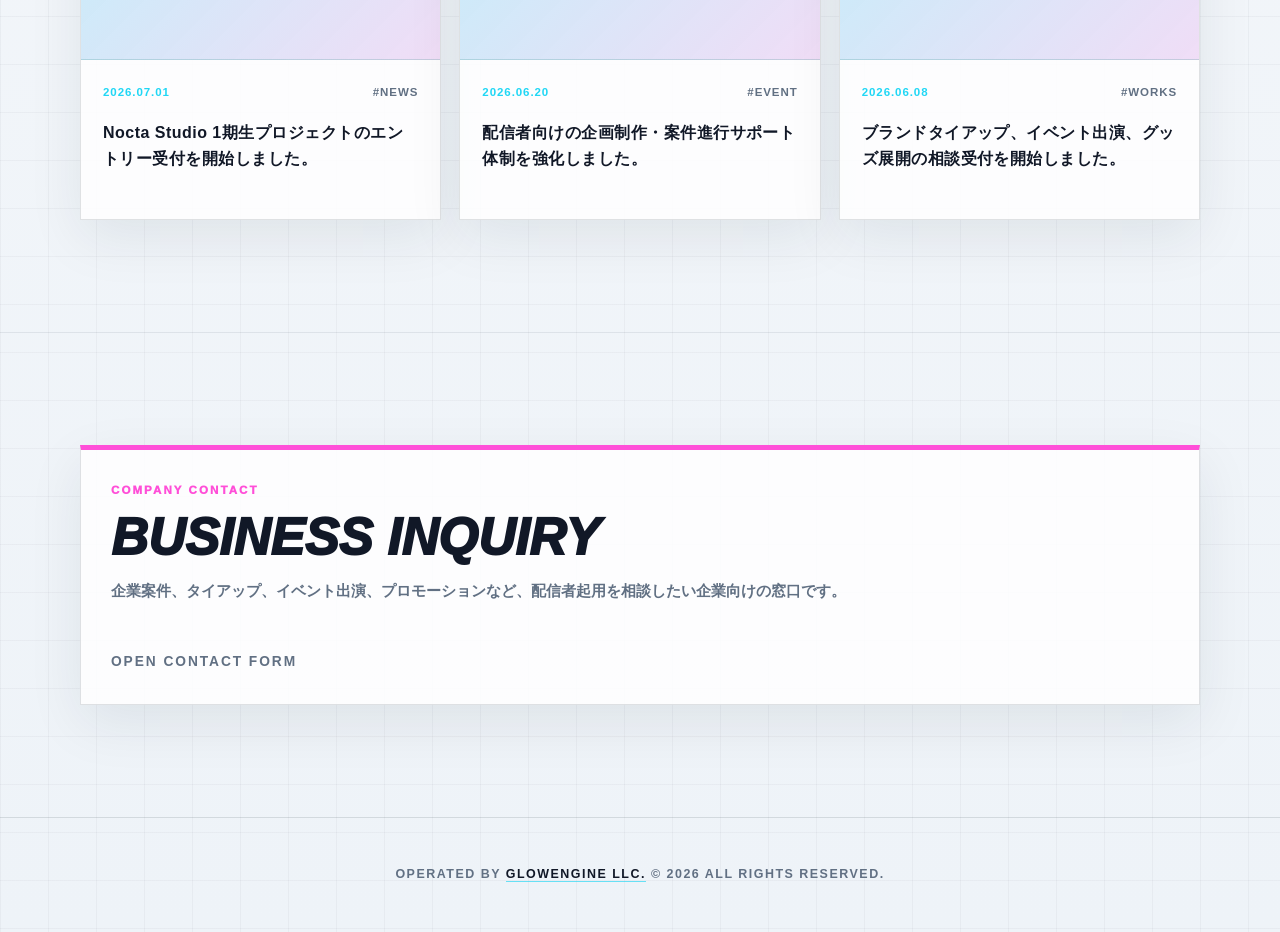
==== commit 1e735f76: "Update index.html" ====
--- a/index.html
+++ b/index.html
@@ -202,6 +202,7 @@
 
     /* ========================================
       HERO
+      トップの大きい文字バランスはここ
     ========================================= */
     .hero {
       min-height: 82vh;
@@ -213,14 +214,19 @@
 
     .hero-grid {
       display: grid;
-      grid-template-columns: minmax(0, 980px);
+      grid-template-columns: minmax(0, 1080px);
       align-items: center;
       justify-content: center;
+      text-align: center;
       transform: translateY(-12px);
     }
 
+    .hero .eyebrow {
+      justify-content: center;
+    }
+
     .hero-title {
-      margin: 16px 0 28px;
+      margin: 16px auto 28px;
       font-size: clamp(5rem, 10.2vw, 10rem);
       line-height: 0.86;
       letter-spacing: 0;
@@ -238,7 +244,7 @@
 
     .hero-copy {
       max-width: 900px;
-      margin: 0;
+      margin: 0 auto;
       color: #445266;
       font-size: clamp(1.05rem, 1.65vw, 1.24rem);
       font-weight: 700;
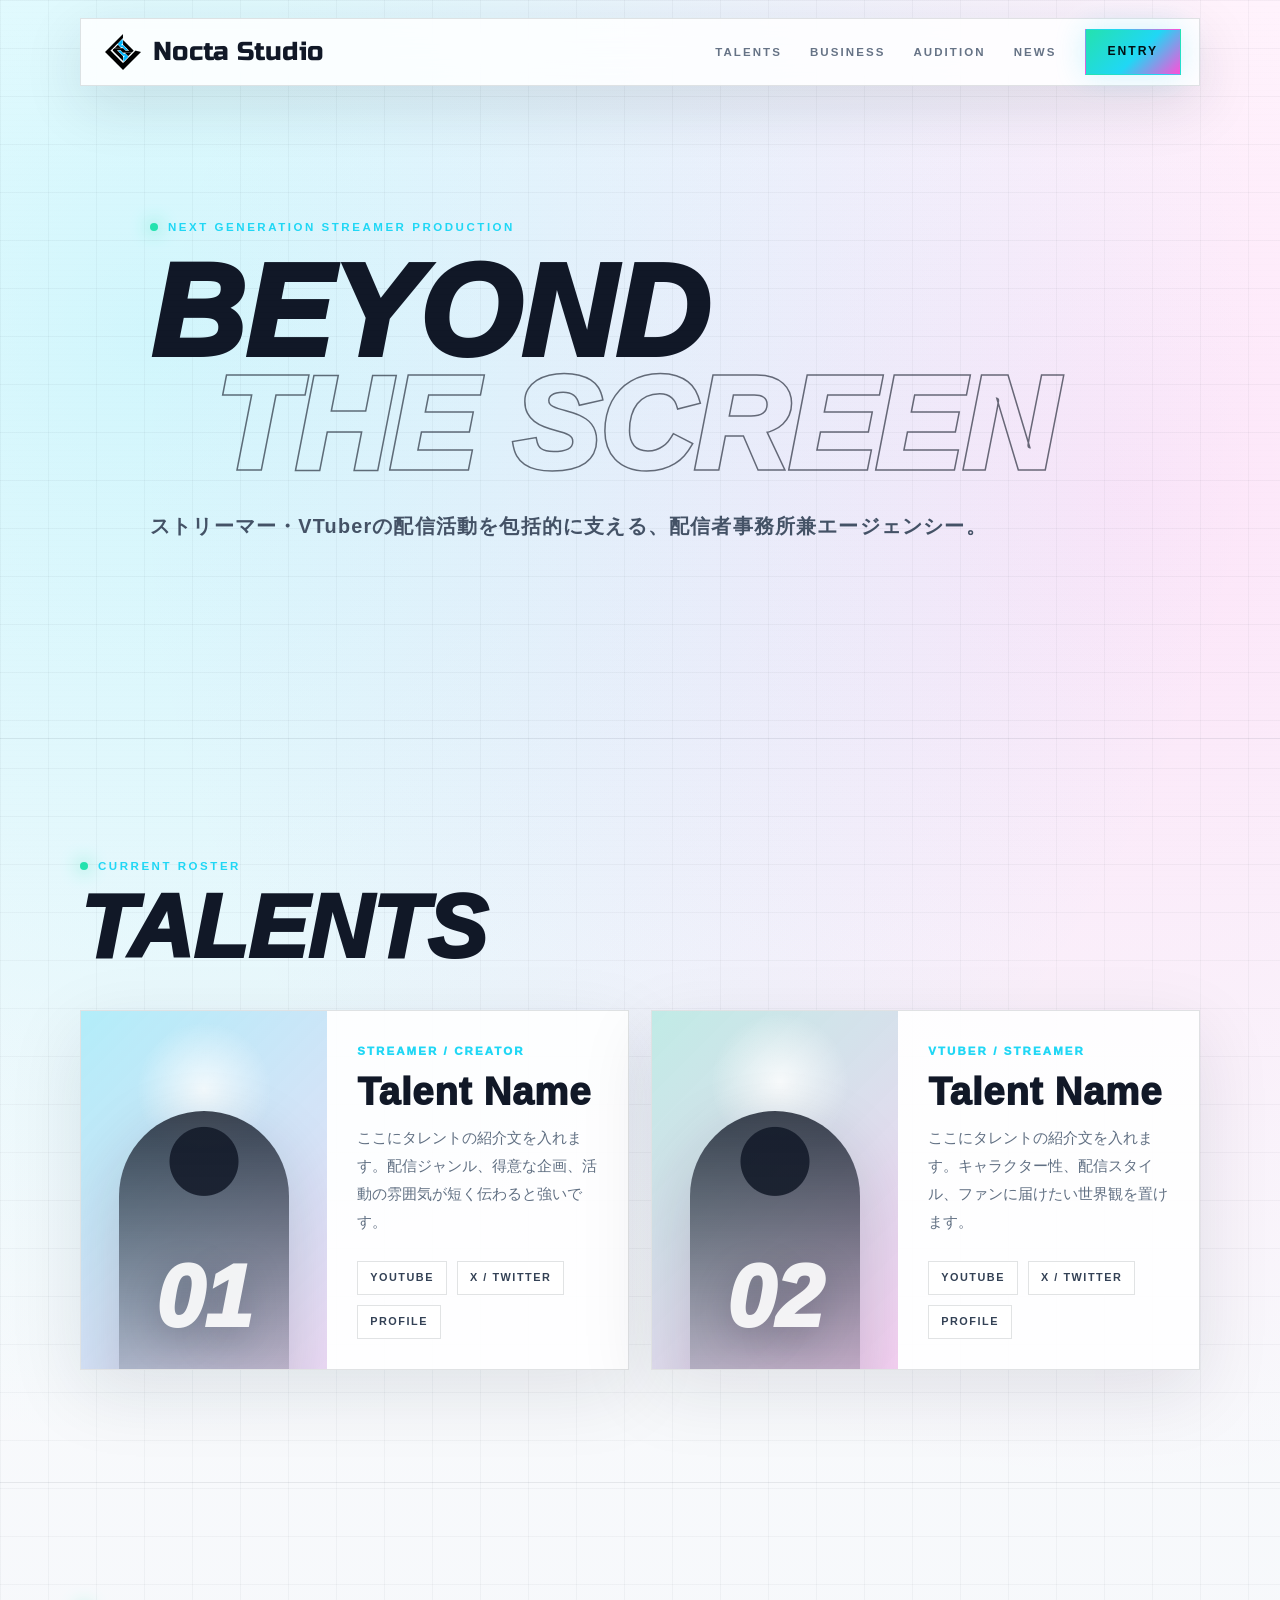
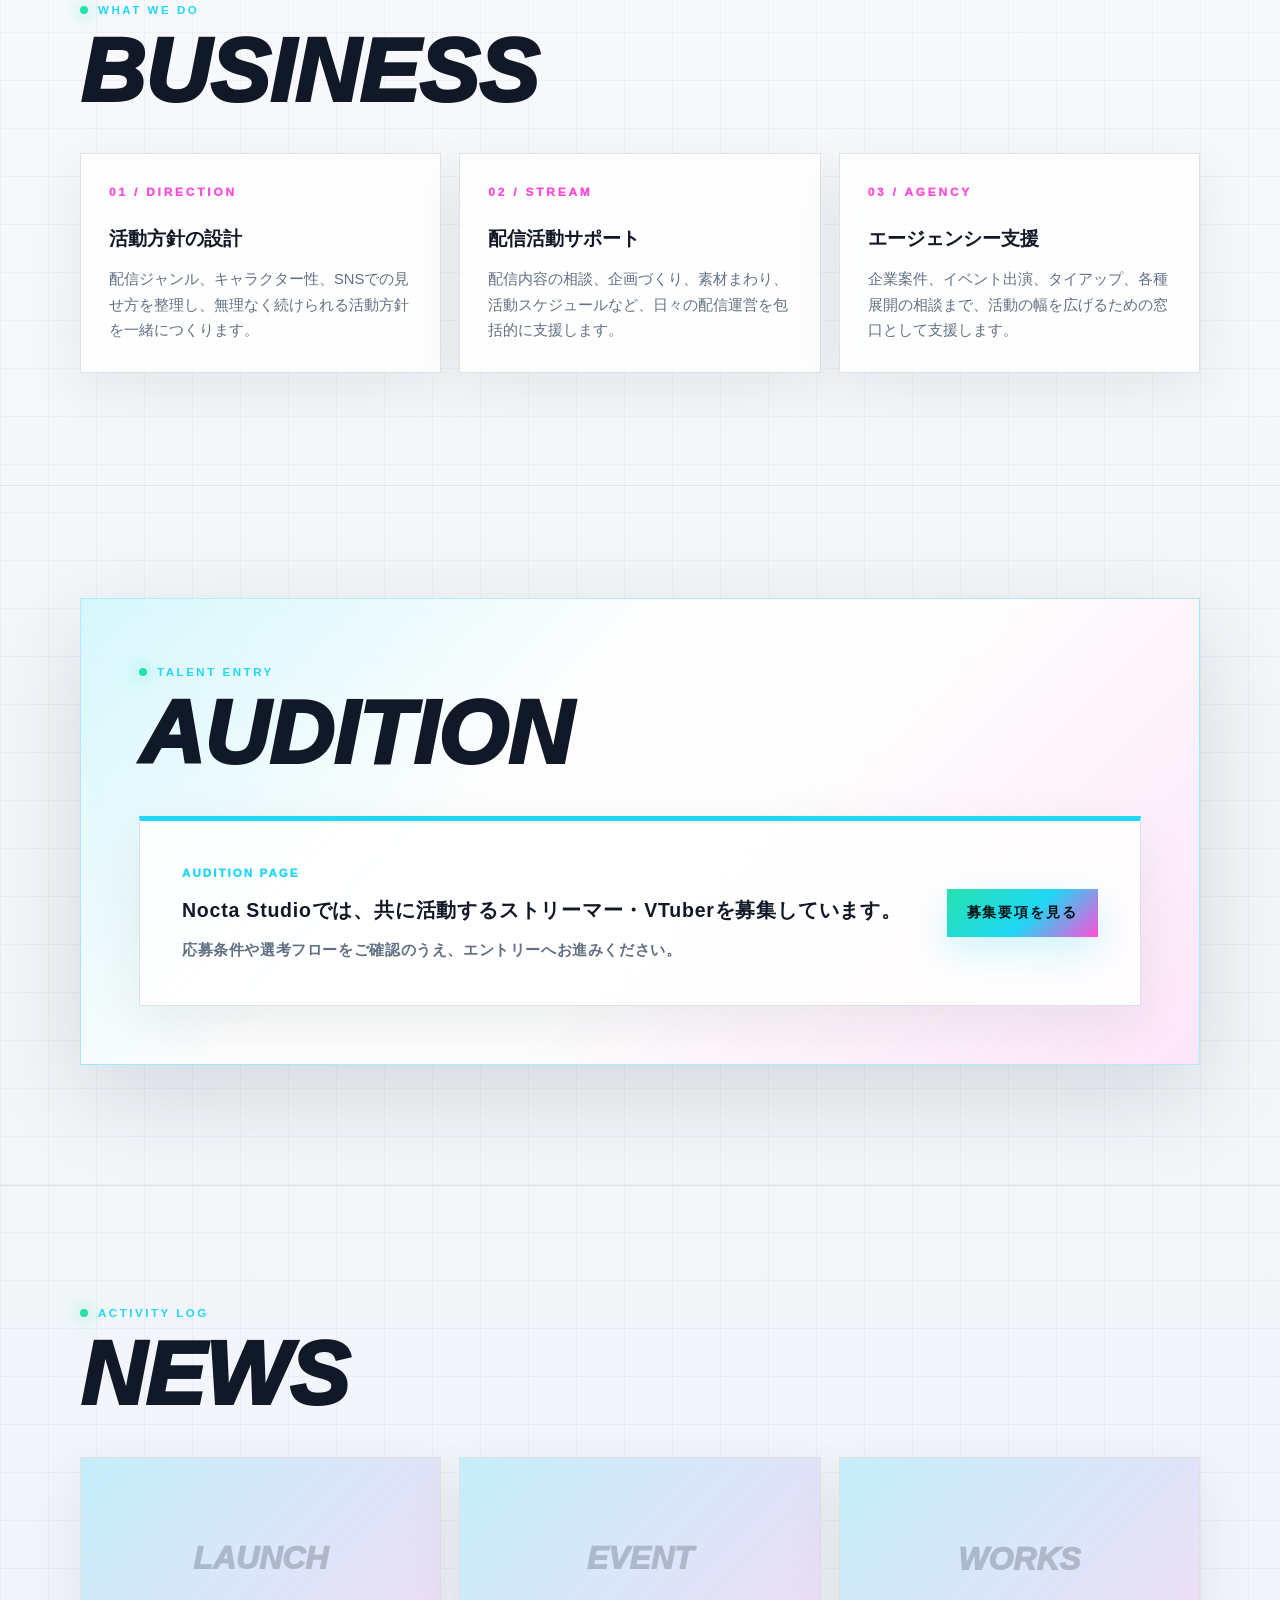
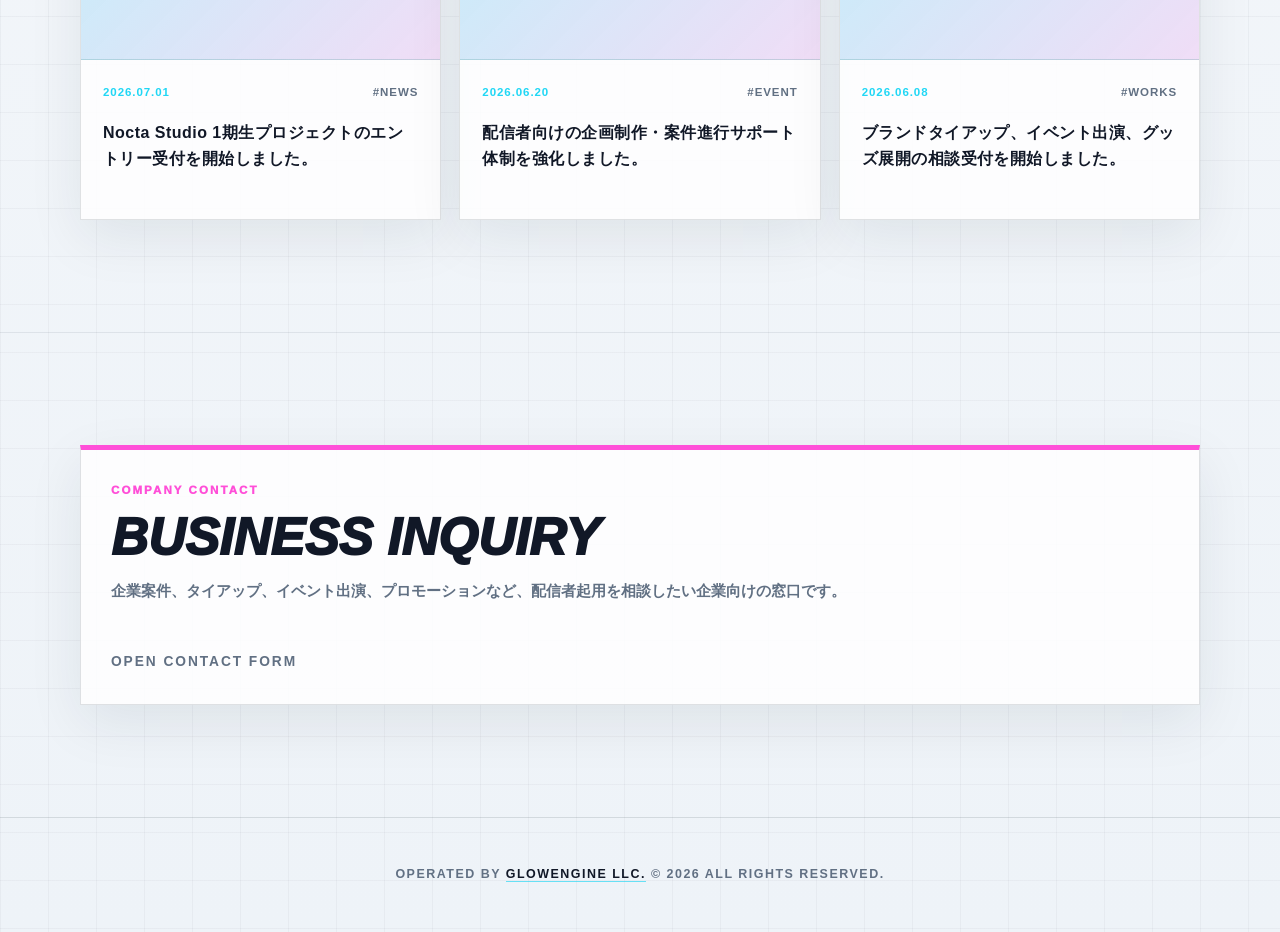
==== commit bfdf6f58: "Update index.html" ====
--- a/index.html
+++ b/index.html
@@ -202,7 +202,7 @@
 
     /* ========================================
       HERO
-      トップの大きい文字バランスはここ
+      左基準 + THE SCREENだけ右にずらして重心調整
     ========================================= */
     .hero {
       min-height: 82vh;
@@ -214,19 +214,15 @@
 
     .hero-grid {
       display: grid;
-      grid-template-columns: minmax(0, 1080px);
+      grid-template-columns: minmax(0, 980px);
       align-items: center;
       justify-content: center;
-      text-align: center;
+      text-align: left;
       transform: translateY(-12px);
     }
 
-    .hero .eyebrow {
-      justify-content: center;
-    }
-
     .hero-title {
-      margin: 16px auto 28px;
+      margin: 16px 0 28px;
       font-size: clamp(5rem, 10.2vw, 10rem);
       line-height: 0.86;
       letter-spacing: 0;
@@ -240,11 +236,12 @@
       color: transparent;
       -webkit-text-stroke: 1.5px rgba(17,24,39,0.62);
       text-shadow: none;
+      transform: translateX(clamp(34px, 5vw, 86px));
     }
 
     .hero-copy {
       max-width: 900px;
-      margin: 0 auto;
+      margin: 0;
       color: #445266;
       font-size: clamp(1.05rem, 1.65vw, 1.24rem);
       font-weight: 700;
@@ -663,6 +660,7 @@
       .hero { min-height: auto; padding-top: 112px; }
       .hero-grid { transform: none; }
       .hero-title { font-size: clamp(3.5rem, 19vw, 5.8rem); }
+      .hero-title span { transform: translateX(0); }
       .section { padding: 76px 0; }
       .section-title { font-size: clamp(2.5rem, 15vw, 4.5rem); }
       .news-card h3 { min-height: auto; }
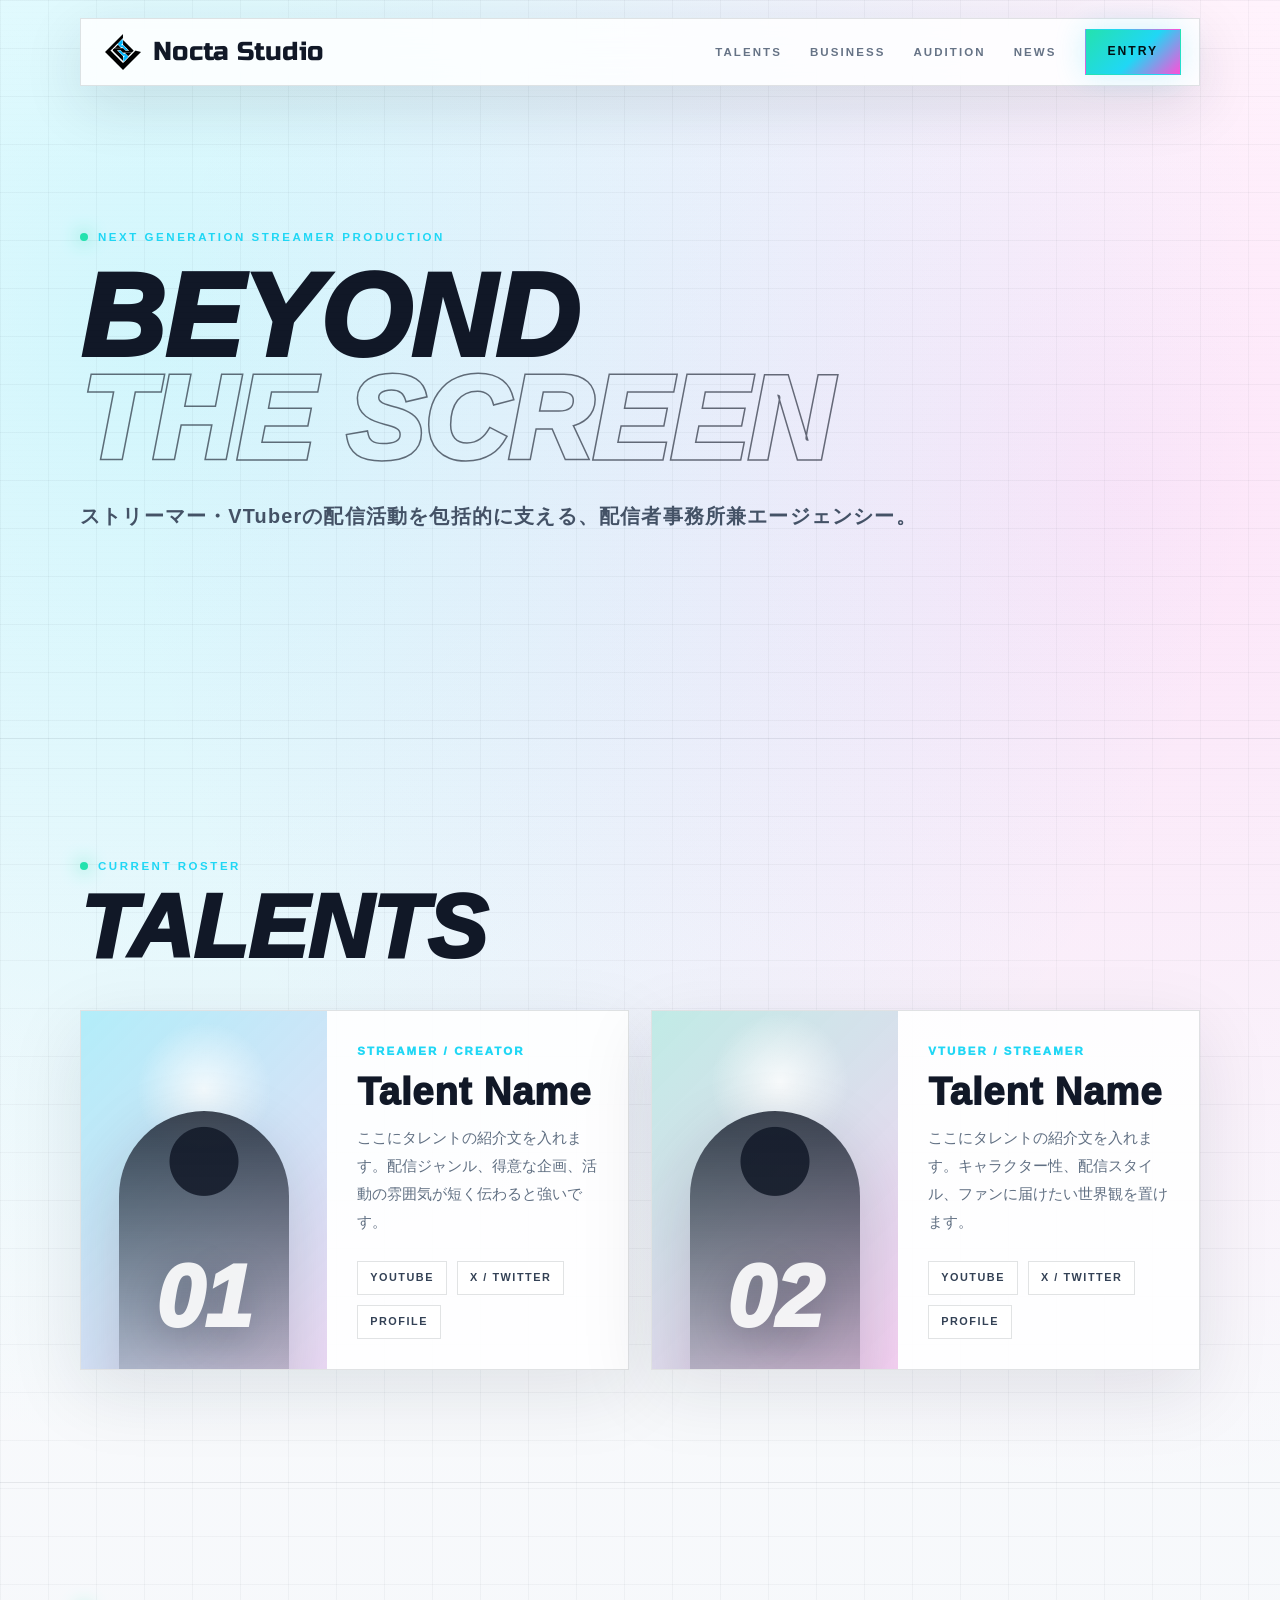
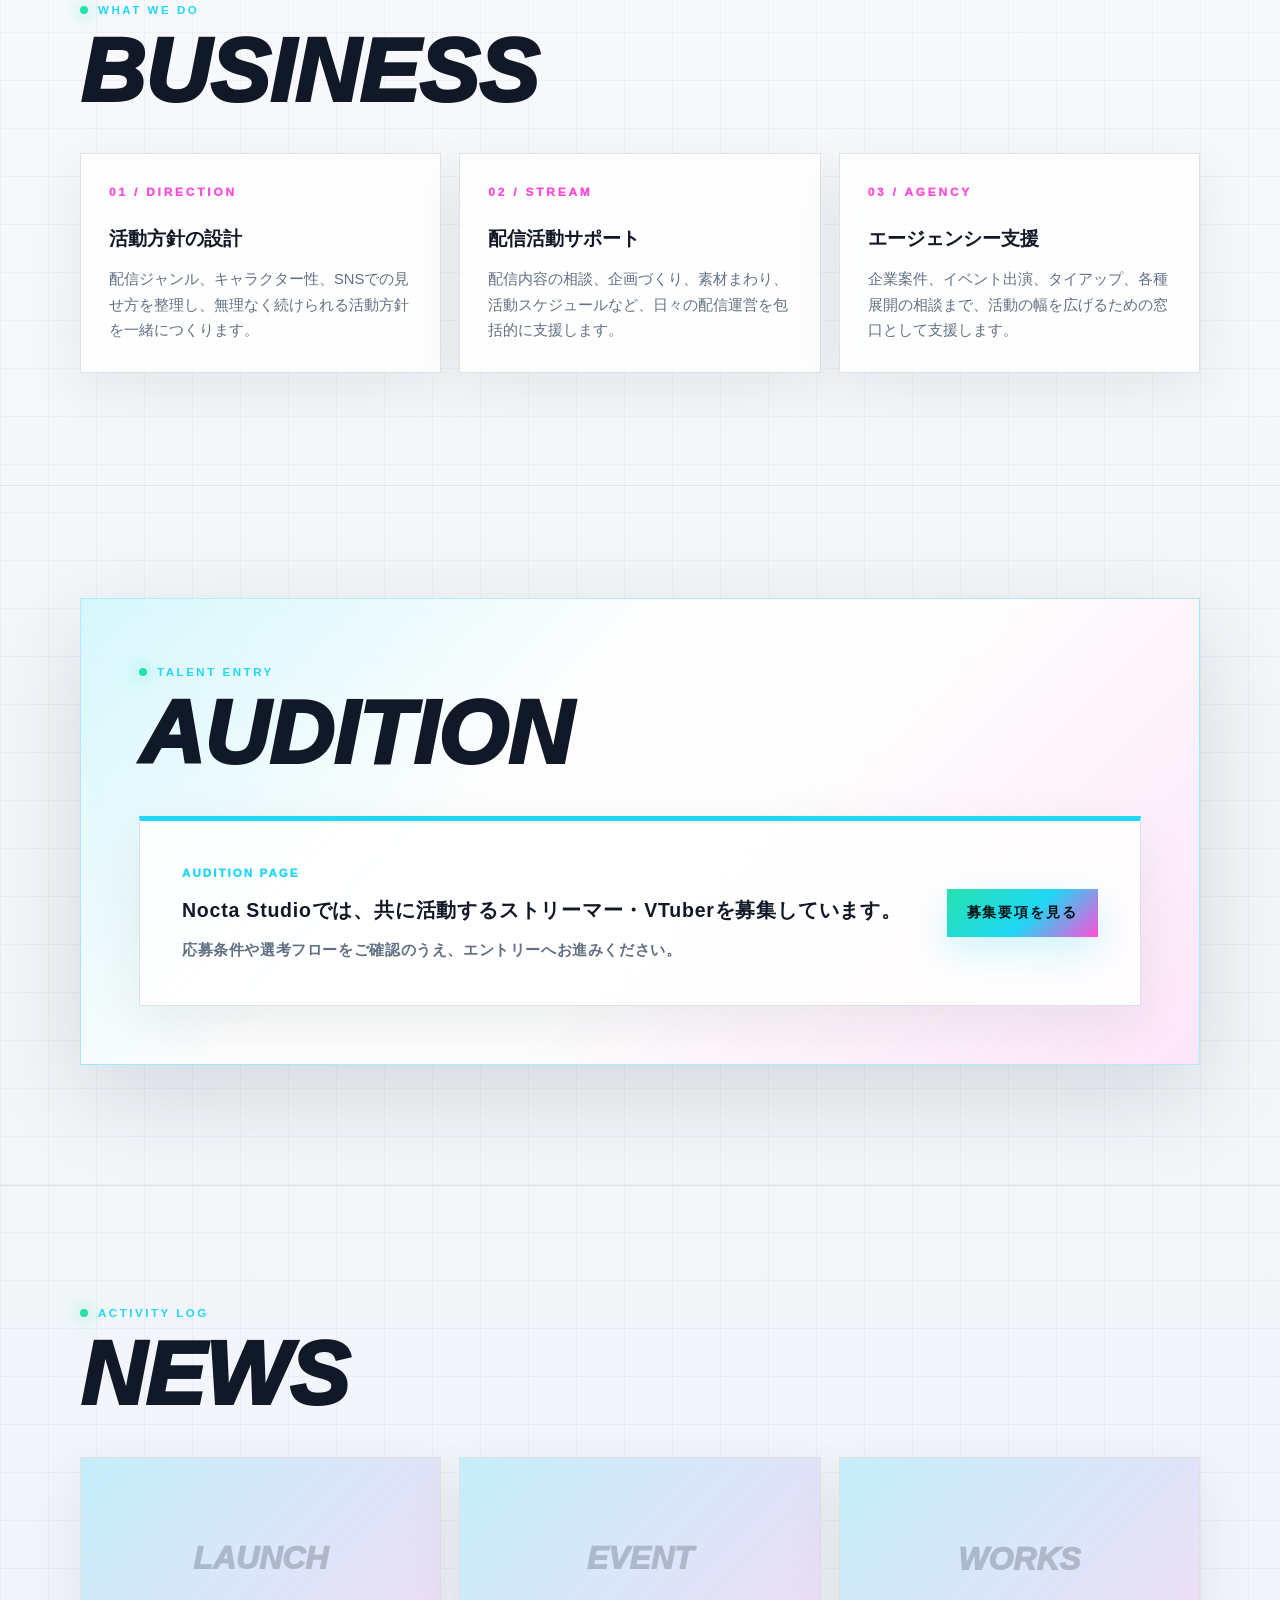
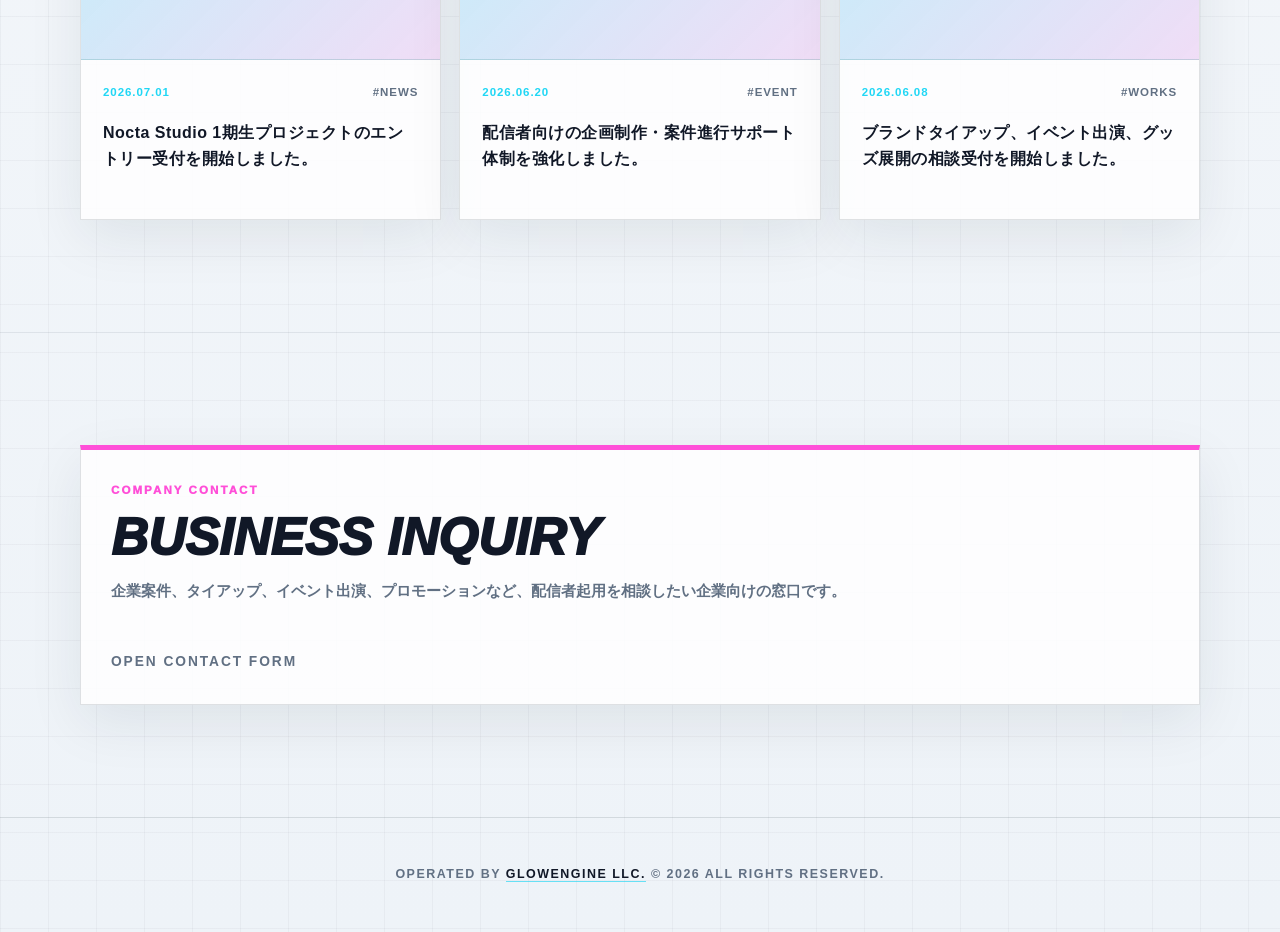
==== commit 115a4484: "Update index.html" ====
--- a/index.html
+++ b/index.html
@@ -202,7 +202,8 @@
 
     /* ========================================
       HERO
-      左基準 + THE SCREENだけ右にずらして重心調整
+      青文字もタイトルも左基準
+      The Screen は1行
     ========================================= */
     .hero {
       min-height: 82vh;
@@ -213,18 +214,20 @@
     }
 
     .hero-grid {
-      display: grid;
-      grid-template-columns: minmax(0, 980px);
-      align-items: center;
-      justify-content: center;
+      display: block;
       text-align: left;
       transform: translateY(-12px);
     }
 
+    .hero-content {
+      max-width: 1080px;
+      margin: 0;
+    }
+
     .hero-title {
       margin: 16px 0 28px;
-      font-size: clamp(5rem, 10.2vw, 10rem);
-      line-height: 0.86;
+      font-size: clamp(4.6rem, 9.1vw, 8.9rem);
+      line-height: 0.88;
       letter-spacing: 0;
       font-weight: 950;
       text-transform: uppercase;
@@ -236,7 +239,8 @@
       color: transparent;
       -webkit-text-stroke: 1.5px rgba(17,24,39,0.62);
       text-shadow: none;
-      transform: translateX(clamp(34px, 5vw, 86px));
+      white-space: nowrap;
+      transform: none;
     }
 
     .hero-copy {
@@ -659,8 +663,8 @@
       .nav .btn { min-height: 40px; padding: 0 14px; font-size: 0.68rem; }
       .hero { min-height: auto; padding-top: 112px; }
       .hero-grid { transform: none; }
-      .hero-title { font-size: clamp(3.5rem, 19vw, 5.8rem); }
-      .hero-title span { transform: translateX(0); }
+      .hero-title { font-size: clamp(3.5rem, 17vw, 5.8rem); }
+      .hero-title span { white-space: normal; }
       .section { padding: 76px 0; }
       .section-title { font-size: clamp(2.5rem, 15vw, 4.5rem); }
       .news-card h3 { min-height: auto; }
@@ -698,7 +702,7 @@
     ========================================= -->
     <section class="hero">
       <div class="container hero-grid">
-        <div>
+        <div class="hero-content">
           <div class="eyebrow">Next Generation Streamer Production</div>
           <h1 class="hero-title">
             Beyond
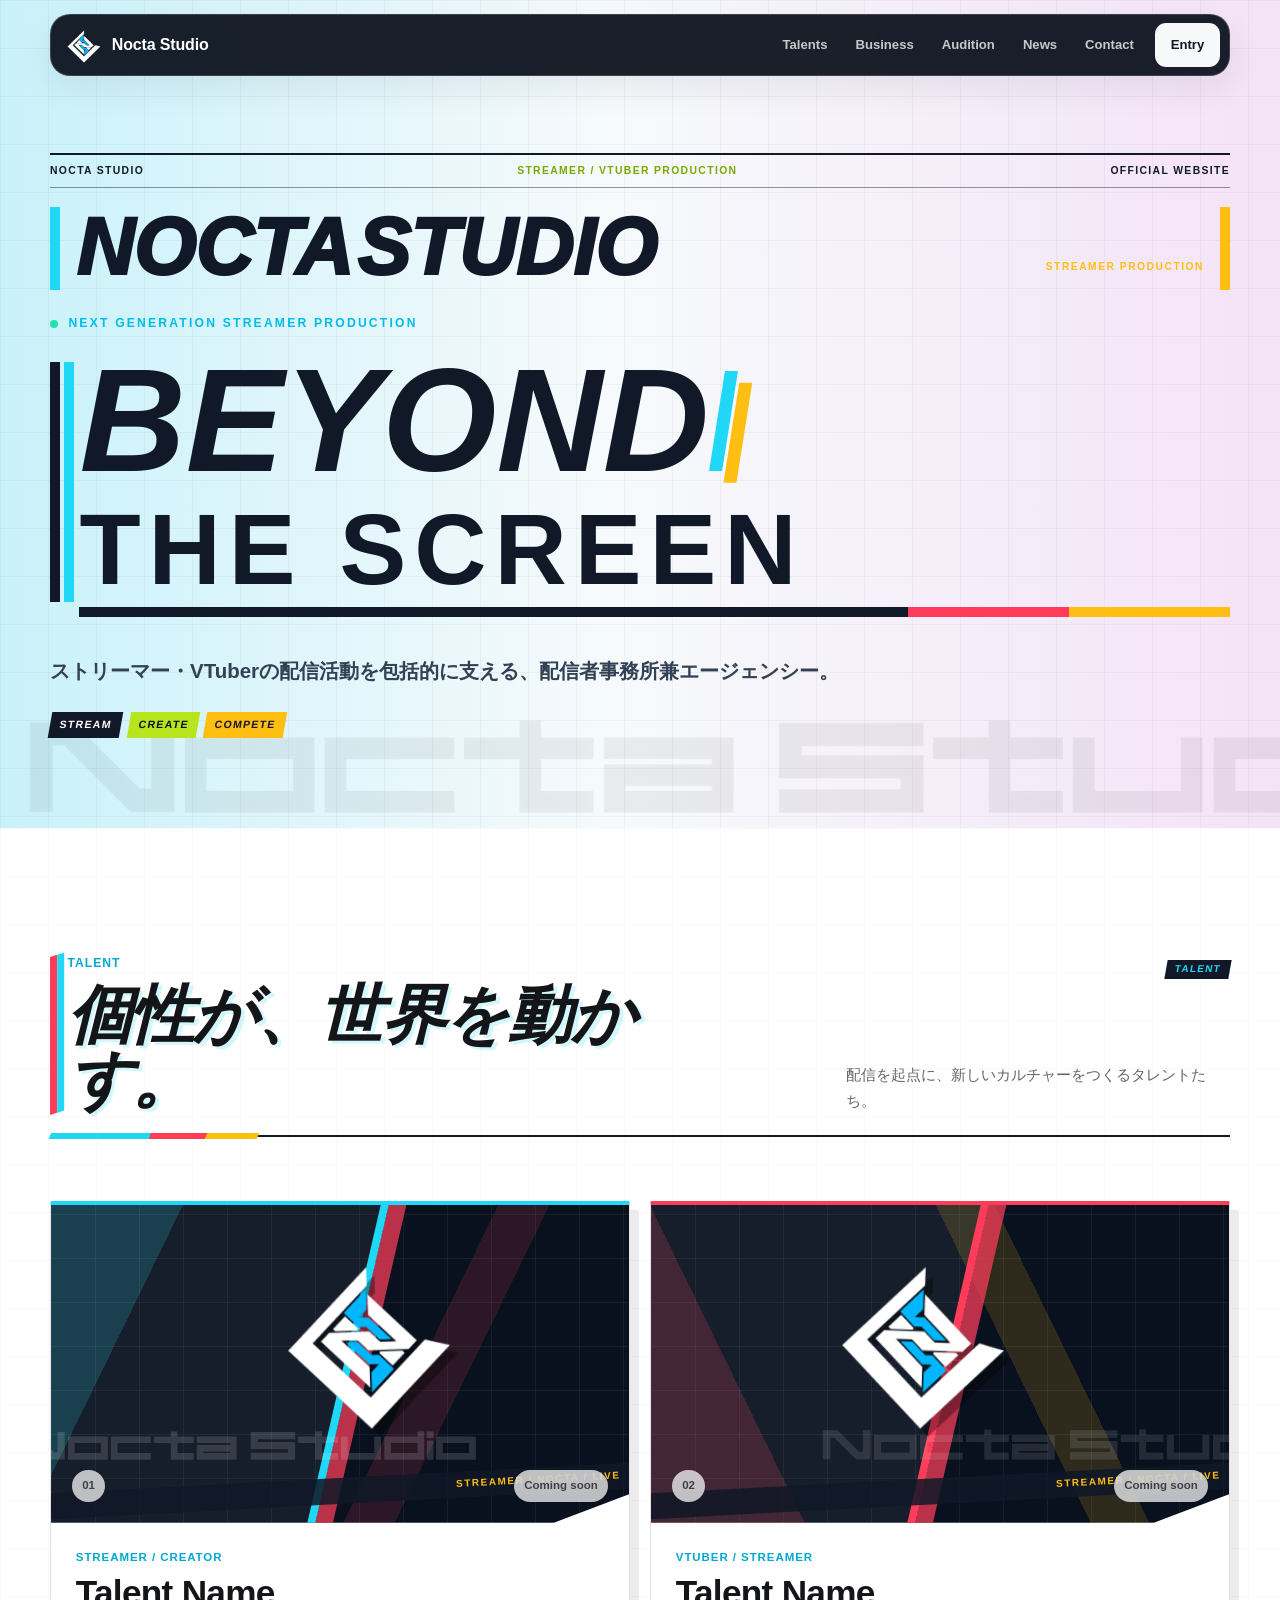
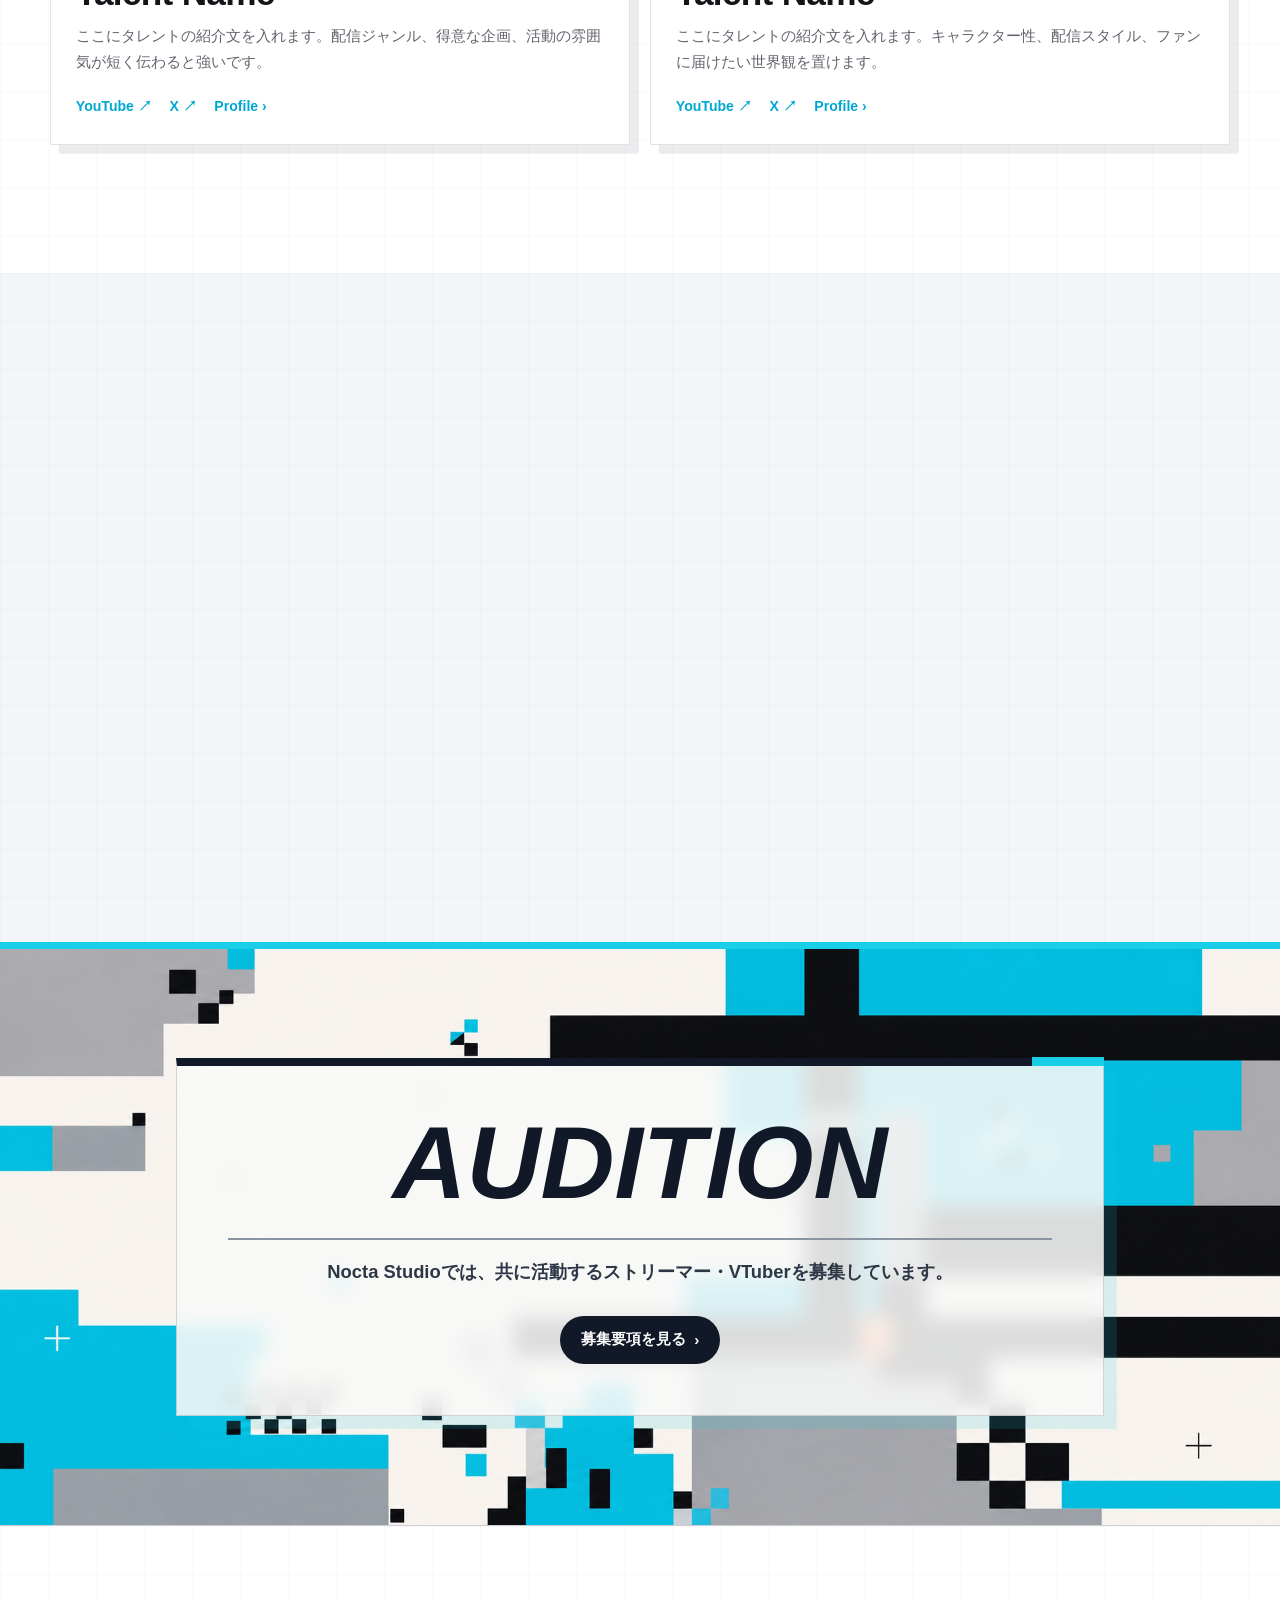
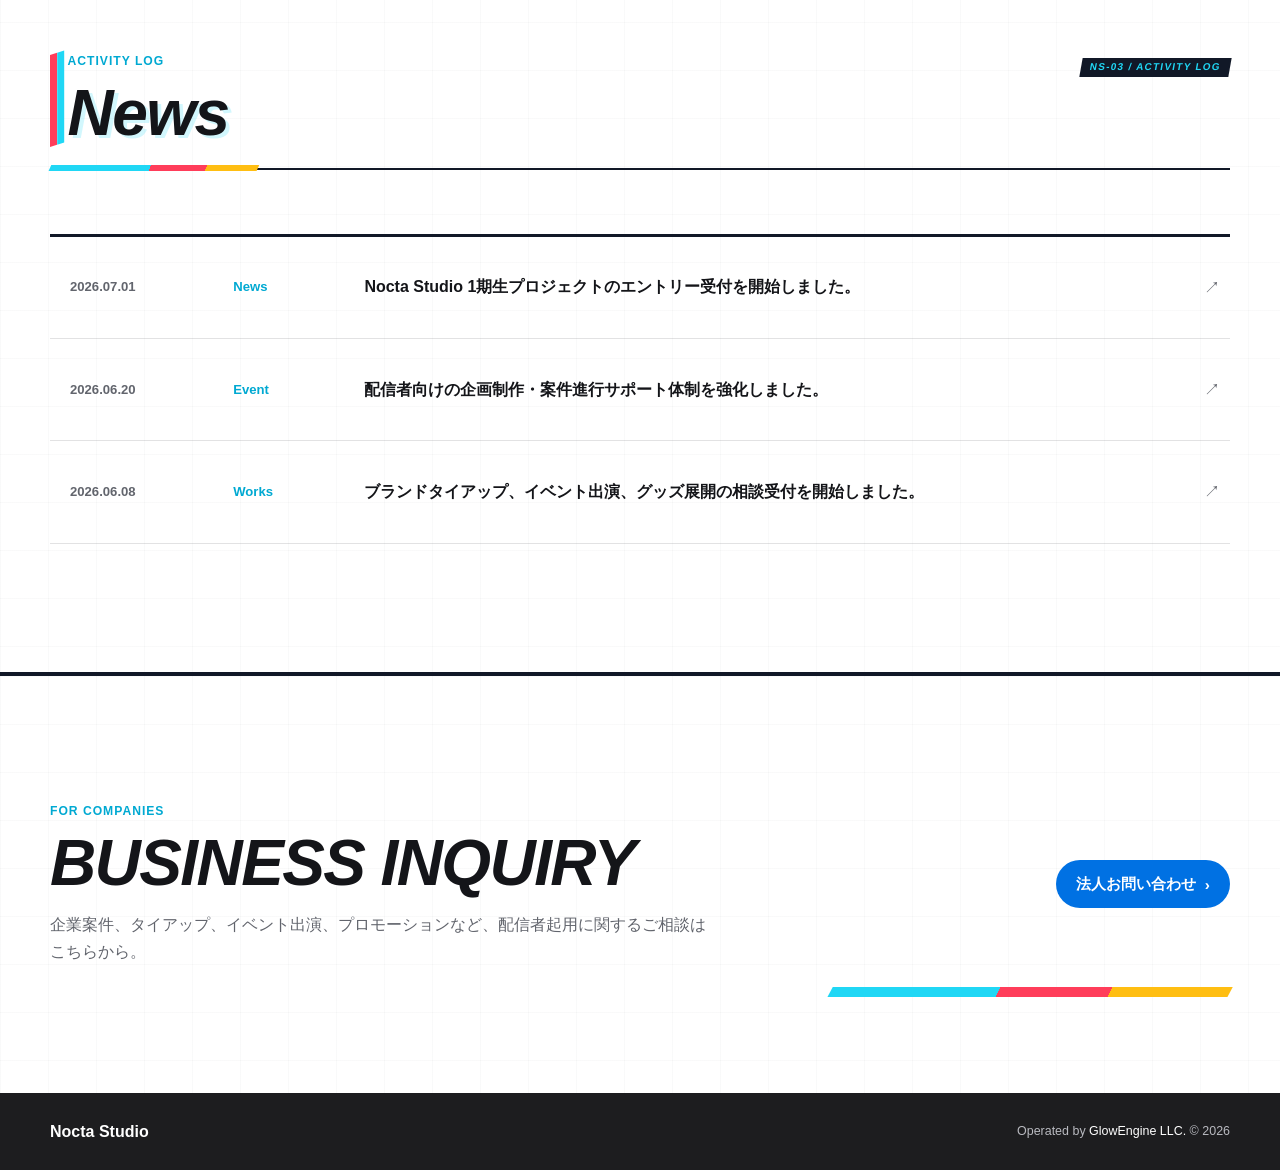
==== commit 0361a2da: "Add files via upload" ====
--- a/index.html
+++ b/index.html
@@ -1,912 +1,207 @@
-<!DOCTYPE html>
-<html lang="ja">
-<head>
-  <meta charset="UTF-8">
-  <meta name="viewport" content="width=device-width, initial-scale=1.0">
-  <title>Nocta Studio | Streamer Production</title>
-
-  <!-- ========================================
-    FONT
-    ヘッダーの事務所名フォント：Russo One
-  ========================================= -->
-  <link rel="preconnect" href="https://fonts.googleapis.com">
-  <link rel="preconnect" href="https://fonts.gstatic.com" crossorigin>
-  <link href="https://fonts.googleapis.com/css2?family=Russo+One&display=swap" rel="stylesheet">
-
-  <style>
-    /* ========================================
-      BASIC COLORS
-    ========================================= */
-    :root {
-      --bg: #f6f8fb;
-      --panel: #ffffff;
-      --panel-2: #eef3f8;
-      --line: rgba(10, 24, 38, 0.12);
-      --text: #111827;
-      --muted: #617083;
-      --cyan: #20d7f5;
-      --green: #24e2ae;
-      --pink: #ff4fd8;
-      --yellow: #f7d35b;
-      --max: 1120px;
-    }
-
-    * { box-sizing: border-box; }
-
-    html { scroll-behavior: smooth; }
-
-    body {
-      margin: 0;
-      font-family: "Helvetica Neue", Arial, "Hiragino Sans", "Yu Gothic", sans-serif;
-      color: var(--text);
-      background:
-        linear-gradient(rgba(8, 24, 38, 0.035) 1px, transparent 1px),
-        linear-gradient(90deg, rgba(8, 24, 38, 0.035) 1px, transparent 1px),
-        radial-gradient(circle at 12% 8%, rgba(32, 215, 245, 0.2), transparent 28%),
-        radial-gradient(circle at 88% 12%, rgba(255, 79, 216, 0.14), transparent 26%),
-        linear-gradient(180deg, #ffffff 0%, #f6f8fb 42%, #eef3f8 100%),
-        var(--bg);
-      background-size: 48px 48px, 48px 48px, auto, auto, auto, auto;
-      line-height: 1.75;
-      overflow-x: hidden;
-    }
-
-    body::before {
-      content: "";
-      position: fixed;
-      inset: 0;
-      pointer-events: none;
-      background: linear-gradient(rgba(20, 40, 60, 0.025), transparent 2px);
-      background-size: 100% 6px;
-      opacity: 0.18;
-      z-index: 20;
-    }
-
-    a { color: inherit; text-decoration: none; }
-
-    .container {
-      width: min(var(--max), calc(100% - 40px));
-      margin: 0 auto;
-    }
-
-    /* ========================================
-      COMMON PARTS
-    ========================================= */
-    .eyebrow {
-      display: inline-flex;
-      align-items: center;
-      gap: 10px;
-      color: var(--cyan);
-      font-size: 0.72rem;
-      font-weight: 800;
-      letter-spacing: 0.22em;
-      text-transform: uppercase;
-    }
-
-    .eyebrow::before {
-      content: "";
-      width: 8px;
-      height: 8px;
-      border-radius: 50%;
-      background: var(--green);
-      box-shadow: 0 0 18px var(--green);
-    }
-
-    .section {
-      padding: 112px 0;
-      border-top: 1px solid rgba(10, 24, 38, 0.08);
-    }
-
-    .section-head {
-      margin-bottom: 42px;
-    }
-
-    .section-title {
-      margin: 8px 0 0;
-      font-size: clamp(2.8rem, 7vw, 6.2rem);
-      line-height: 0.9;
-      letter-spacing: 0;
-      text-transform: uppercase;
-      font-weight: 950;
-      font-style: italic;
-    }
-
-    /* ========================================
-      HEADER
-    ========================================= */
-    .site-header {
-      position: fixed;
-      top: 0;
-      left: 0;
-      width: 100%;
-      z-index: 30;
-      padding: 18px 0;
-    }
-
-    .header-inner {
-      min-height: 68px;
-      display: flex;
-      align-items: center;
-      justify-content: space-between;
-      gap: 24px;
-      padding: 0 18px 0 24px;
-      background: rgba(255, 255, 255, 0.84);
-      border: 1px solid var(--line);
-      backdrop-filter: blur(18px);
-      box-shadow: 0 18px 60px rgba(18, 32, 48, 0.12);
-    }
-
-    .brand {
-      display: flex;
-      align-items: center;
-      gap: 12px;
-    }
-
-    .brand-mark {
-      width: 36px;
-      height: 36px;
-      object-fit: contain;
-      flex: 0 0 auto;
-    }
-
-    .brand-name {
-      font-family: "Russo One", "Helvetica Neue", Arial, sans-serif;
-      font-size: clamp(1.35rem, 2vw, 1.75rem);
-      font-weight: 400;
-      line-height: 1;
-      letter-spacing: 0.01em;
-      white-space: nowrap;
-    }
-
-    .nav {
-      display: flex;
-      align-items: center;
-      gap: 28px;
-      color: #667386;
-      font-size: 0.72rem;
-      font-weight: 800;
-      letter-spacing: 0.18em;
-      text-transform: uppercase;
-    }
-
-    .nav a:hover { color: var(--text); }
-
-    .btn {
-      display: inline-flex;
-      justify-content: center;
-      align-items: center;
-      min-height: 46px;
-      padding: 0 22px;
-      border: 1px solid var(--line);
-      background: rgba(255,255,255,0.72);
-      color: var(--text);
-      font-size: 0.76rem;
-      font-weight: 900;
-      letter-spacing: 0.16em;
-      text-transform: uppercase;
-      transition: transform 0.2s ease, border-color 0.2s ease, background 0.2s ease;
-    }
-
-    .btn:hover {
-      transform: translateY(-2px);
-      border-color: rgba(32,215,245,0.8);
-      background: rgba(32,215,245,0.1);
-    }
-
-    .btn-primary {
-      border-color: transparent;
-      color: #031014;
-      background: linear-gradient(135deg, var(--green), var(--cyan) 55%, var(--pink));
-      box-shadow: 0 0 30px rgba(32, 215, 245, 0.22);
-    }
-
-    /* ========================================
-      HERO
-      青文字もタイトルも左基準
-      The Screen は1行
-    ========================================= */
-    .hero {
-      min-height: 82vh;
-      display: grid;
-      align-items: center;
-      padding: 116px 0 74px;
-      position: relative;
-    }
-
-    .hero-grid {
-      display: block;
-      text-align: left;
-      transform: translateY(-12px);
-    }
-
-    .hero-content {
-      max-width: 1080px;
-      margin: 0;
-    }
-
-    .hero-title {
-      margin: 16px 0 28px;
-      font-size: clamp(4.6rem, 9.1vw, 8.9rem);
-      line-height: 0.88;
-      letter-spacing: 0;
-      font-weight: 950;
-      text-transform: uppercase;
-      font-style: italic;
-    }
-
-    .hero-title span {
-      display: block;
-      color: transparent;
-      -webkit-text-stroke: 1.5px rgba(17,24,39,0.62);
-      text-shadow: none;
-      white-space: nowrap;
-      transform: none;
-    }
-
-    .hero-copy {
-      max-width: 900px;
-      margin: 0;
-      color: #445266;
-      font-size: clamp(1.05rem, 1.65vw, 1.24rem);
-      font-weight: 700;
-      letter-spacing: 0.06em;
-    }
-
-    /* ========================================
-      TALENTS
-    ========================================= */
-    .member-grid {
-      display: grid;
-      grid-template-columns: repeat(2, minmax(0, 1fr));
-      gap: 22px;
-    }
-
-    .member-card {
-      display: grid;
-      grid-template-columns: minmax(220px, 0.9fr) minmax(0, 1.1fr);
-      min-height: 360px;
-      border: 1px solid var(--line);
-      background: rgba(255, 255, 255, 0.9);
-      box-shadow: 0 22px 70px rgba(18,32,48,0.1);
-      overflow: hidden;
-    }
-
-    .member-visual {
-      position: relative;
-      display: grid;
-      place-items: end center;
-      padding: 28px;
-      background:
-        radial-gradient(circle at 50% 22%, rgba(255,255,255,0.8), transparent 22%),
-        linear-gradient(135deg, rgba(32,215,245,0.28), rgba(255,79,216,0.16)),
-        #eaf6fb;
-      overflow: hidden;
-    }
-
-    .member-visual::before {
-      content: "";
-      position: absolute;
-      left: 50%;
-      bottom: -22px;
-      width: 170px;
-      height: 280px;
-      transform: translateX(-50%);
-      border-radius: 90px 90px 20px 20px;
-      background:
-        radial-gradient(circle at 50% 18%, rgba(17,24,39,0.86) 0 34px, transparent 35px),
-        linear-gradient(180deg, rgba(17,24,39,0.8), rgba(17,24,39,0.18));
-      box-shadow: 0 24px 70px rgba(17,24,39,0.18);
-    }
-
-    .member-card:nth-child(2) .member-visual {
-      background:
-        radial-gradient(circle at 52% 20%, rgba(255,255,255,0.85), transparent 22%),
-        linear-gradient(135deg, rgba(36,226,174,0.25), rgba(255,79,216,0.18)),
-        #f4eef9;
-    }
-
-    .member-initial {
-      position: relative;
-      z-index: 1;
-      color: rgba(255,255,255,0.9);
-      font-size: 5.4rem;
-      line-height: 1;
-      font-weight: 950;
-      font-style: italic;
-      text-shadow: 0 12px 36px rgba(17,24,39,0.25);
-    }
-
-    .member-body {
-      display: flex;
-      flex-direction: column;
-      justify-content: space-between;
-      gap: 22px;
-      padding: 30px;
-    }
-
-    .member-role {
-      color: var(--cyan);
-      font-size: 0.72rem;
-      font-weight: 950;
-      letter-spacing: 0.18em;
-      text-transform: uppercase;
-    }
-
-    .member-name {
-      margin: 10px 0 12px;
-      font-size: clamp(1.7rem, 3vw, 2.7rem);
-      line-height: 1.1;
-      font-weight: 950;
-      letter-spacing: 0.02em;
-    }
-
-    .member-copy {
-      margin: 0;
-      color: var(--muted);
-      font-size: 0.92rem;
-      line-height: 1.9;
-    }
-
-    .member-links {
-      display: flex;
-      flex-wrap: wrap;
-      gap: 10px;
-    }
-
-    .member-link {
-      display: inline-flex;
-      align-items: center;
-      min-height: 34px;
-      padding: 0 12px;
-      border: 1px solid rgba(10,24,38,0.12);
-      background: #fff;
-      color: #334155;
-      font-size: 0.68rem;
-      font-weight: 900;
-      letter-spacing: 0.14em;
-      text-transform: uppercase;
-    }
-
-    /* ========================================
-      CARDS
-    ========================================= */
-    .news-card,
-    .business-card,
-    .link-card {
-      border: 1px solid var(--line);
-      background: rgba(255, 255, 255, 0.86);
-      box-shadow: 0 18px 52px rgba(18,32,48,0.08);
-      transition: transform 0.2s ease, border-color 0.2s ease, background 0.2s ease;
-    }
-
-    .news-card:hover,
-    .business-card:hover,
-    .link-card:hover {
-      transform: translateY(-4px);
-      border-color: rgba(32,215,245,0.45);
-      background: #ffffff;
-    }
-
-    /* ========================================
-      BUSINESS
-    ========================================= */
-    .business-grid {
-      display: grid;
-      grid-template-columns: repeat(3, minmax(0, 1fr));
-      gap: 18px;
-    }
-
-    .business-card { padding: 28px; }
-
-    .card-num {
-      color: var(--pink);
-      font-size: 0.74rem;
-      font-weight: 950;
-      letter-spacing: 0.24em;
-    }
-
-    .business-card h3 {
-      margin: 22px 0 14px;
-      font-size: 1.2rem;
-      line-height: 1.45;
-    }
-
-    .business-card p {
-      margin: 0;
-      color: var(--muted);
-      font-size: 0.92rem;
-    }
-
-    /* ========================================
-      AUDITION CTA
-    ========================================= */
-    .audition {
-      padding-bottom: 120px;
-    }
-
-    .audition-panel {
-      padding: clamp(30px, 5vw, 58px);
-      border: 1px solid rgba(32,215,245,0.35);
-      background:
-        linear-gradient(135deg, rgba(32,215,245,0.18), transparent 38%),
-        linear-gradient(315deg, rgba(255,79,216,0.14), transparent 44%),
-        rgba(255,255,255,0.9);
-      box-shadow: 0 28px 90px rgba(18,32,48,0.14);
-    }
-
-    .link-card-grid {
-      display: grid;
-      grid-template-columns: minmax(0, 1fr);
-      gap: 18px;
-    }
-
-    .link-card {
-      display: flex;
-      flex-direction: column;
-      justify-content: space-between;
-      min-height: 260px;
-      padding: 30px;
-      color: var(--text);
-    }
-
-    .audition-main-card {
-      min-height: 0;
-      padding: 0;
-    }
-
-    .audition-cta {
-      display: grid;
-      grid-template-columns: minmax(0, 1fr) auto;
-      align-items: center;
-      gap: 28px;
-      min-height: 150px;
-      padding: clamp(26px, 4vw, 42px);
-    }
-
-    .link-card-audition {
-      border-top: 5px solid var(--cyan);
-    }
-
-    .link-card-label {
-      color: var(--cyan);
-      font-size: 0.72rem;
-      font-weight: 950;
-      letter-spacing: 0.18em;
-      text-transform: uppercase;
-    }
-
-    .audition-cta h3 {
-      max-width: 900px;
-      margin: 10px 0 0;
-      font-size: clamp(1.05rem, 1.55vw, 1.22rem);
-      line-height: 1.8;
-      letter-spacing: 0.04em;
-    }
-
-    .keep-line {
-      white-space: nowrap;
-    }
-
-    .audition-cta p {
-      max-width: 720px;
-      margin: 8px 0 0;
-      color: var(--muted);
-      font-size: 0.95rem;
-      font-weight: 700;
-      line-height: 1.8;
-      letter-spacing: 0.04em;
-    }
-
-    .audition-cta span.cta-text {
-      display: inline-flex;
-      align-items: center;
-      justify-content: center;
-      min-height: 48px;
-      padding: 0 20px;
-      color: #031014;
-      background: linear-gradient(135deg, var(--green), var(--cyan) 55%, var(--pink));
-      box-shadow: 0 14px 36px rgba(32,215,245,0.22);
-      white-space: nowrap;
-      font-size: 0.86rem;
-      font-weight: 900;
-      letter-spacing: 0.14em;
-      text-transform: uppercase;
-    }
-
-    /* ========================================
-      NEWS
-    ========================================= */
-    .news-grid {
-      display: grid;
-      grid-template-columns: repeat(3, minmax(0, 1fr));
-      gap: 18px;
-    }
-
-    .news-thumb {
-      aspect-ratio: 16 / 9;
-      display: grid;
-      place-items: center;
-      background:
-        linear-gradient(135deg, rgba(32,215,245,0.2), rgba(255,79,216,0.14)),
-        #edf4fb;
-      border-bottom: 1px solid var(--line);
-      color: rgba(17,24,39,0.22);
-      font-size: 2rem;
-      font-weight: 950;
-      font-style: italic;
-      text-transform: uppercase;
-    }
-
-    .news-body { padding: 22px; }
-
-    .meta {
-      display: flex;
-      justify-content: space-between;
-      gap: 12px;
-      color: var(--cyan);
-      font-size: 0.72rem;
-      font-weight: 900;
-      letter-spacing: 0.08em;
-    }
-
-    .tag { color: var(--muted); }
-
-    .news-card h3 {
-      min-height: 4.8em;
-      margin: 18px 0 0;
-      font-size: 1rem;
-      line-height: 1.6;
-      letter-spacing: 0.03em;
-    }
-
-    /* ========================================
-      BUSINESS CONTACT
-    ========================================= */
-    .link-card-business {
-      border-top: 5px solid var(--pink);
-    }
-
-    .link-card-business .link-card-label {
-      color: var(--pink);
-    }
-
-    .link-card-business h3 {
-      margin: 12px 0 14px;
-      font-size: clamp(1.9rem, 4vw, 3.4rem);
-      line-height: 1;
-      font-weight: 950;
-      font-style: italic;
-      text-transform: uppercase;
-      white-space: nowrap;
-    }
-
-    .link-card-business p {
-      margin: 0 0 24px;
-      color: var(--muted);
-      font-size: 0.95rem;
-      font-weight: 700;
-      line-height: 1.8;
-    }
-
-    .link-card-business span {
-      color: var(--muted);
-      font-size: 0.86rem;
-      font-weight: 900;
-      letter-spacing: 0.14em;
-      text-transform: uppercase;
-    }
-
-    /* ========================================
-      FOOTER
-    ========================================= */
-    .footer {
-      padding: 46px 0;
-      border-top: 1px solid var(--line);
-      color: var(--muted);
-      text-align: center;
-    }
-
-    .footer-inner {
-      font-size: 0.78rem;
-      font-weight: 800;
-      letter-spacing: 0.12em;
-      text-transform: uppercase;
-    }
-
-    .footer a {
-      color: var(--text);
-      border-bottom: 1px solid rgba(32, 215, 245, 0.65);
-    }
-
-    .footer a:hover {
-      color: var(--cyan);
-    }
-
-    /* ========================================
-      RESPONSIVE
-    ========================================= */
-    @media (max-width: 900px) {
-      .nav a:not(.btn) { display: none; }
-
-      .news-grid,
-      .business-grid,
-      .member-grid {
-        grid-template-columns: 1fr;
-      }
-
-      .member-card {
-        grid-template-columns: 1fr;
-      }
-
-      .member-visual {
-        min-height: 280px;
-      }
-    }
-
-    @media (max-width: 760px) {
-      .audition-cta {
-        grid-template-columns: 1fr;
-        gap: 20px;
-      }
-
-      .keep-line {
-        white-space: normal;
-      }
-    }
-
-    @media (max-width: 560px) {
-      .container { width: min(var(--max), calc(100% - 28px)); }
-      .site-header { padding: 10px 0; }
-      .header-inner { min-height: 58px; padding: 0 12px 0 14px; }
-      .brand-mark { width: 34px; height: 34px; }
-      .brand-name { font-size: 1.18rem; }
-      .nav .btn { min-height: 40px; padding: 0 14px; font-size: 0.68rem; }
-      .hero { min-height: auto; padding-top: 112px; }
-      .hero-grid { transform: none; }
-      .hero-title { font-size: clamp(3.5rem, 17vw, 5.8rem); }
-      .hero-title span { white-space: normal; }
-      .section { padding: 76px 0; }
-      .section-title { font-size: clamp(2.5rem, 15vw, 4.5rem); }
-      .news-card h3 { min-height: auto; }
-      .link-card-business h3 { white-space: normal; }
-    }
-  </style>
-</head>
-
-<body>
-  <!-- ========================================
-    HEADER
-  ========================================= -->
-  <header class="site-header">
-    <div class="container">
-      <div class="header-inner">
-        <a class="brand" href="#">
-          <img src="./icon_nocta_cropped.png" alt="" class="brand-mark">
-          <span class="brand-name">Nocta Studio</span>
-        </a>
-
-        <nav class="nav" aria-label="Main navigation">
-          <a href="#talents">Talents</a>
-          <a href="#business">Business</a>
-          <a href="#audition">Audition</a>
-          <a href="#news">News</a>
-          <a class="btn btn-primary" href="audition.html">Entry</a>
-        </nav>
-      </div>
-    </div>
-  </header>
-
-  <main>
-    <!-- ========================================
-      HERO
-    ========================================= -->
-    <section class="hero">
-      <div class="container hero-grid">
-        <div class="hero-content">
-          <div class="eyebrow">Next Generation Streamer Production</div>
-          <h1 class="hero-title">
-            Beyond
-            <span>The Screen</span>
-          </h1>
-          <p class="hero-copy">
-            ストリーマー・VTuberの配信活動を包括的に支える、配信者事務所兼エージェンシー。
-          </p>
-        </div>
-      </div>
-    </section>
-
-    <!-- ========================================
-      TALENTS
-    ========================================= -->
-    <section class="section" id="talents">
-      <div class="container">
-        <div class="section-head">
-          <div>
-            <div class="eyebrow">Current Roster</div>
-            <h2 class="section-title">Talents</h2>
-          </div>
-        </div>
-
-        <div class="member-grid">
-          <article class="member-card">
-            <div class="member-visual">
-              <div class="member-initial">01</div>
-            </div>
-            <div class="member-body">
-              <div>
-                <div class="member-role">Streamer / Creator</div>
-                <h3 class="member-name">Talent Name</h3>
-                <p class="member-copy">
-                  ここにタレントの紹介文を入れます。配信ジャンル、得意な企画、活動の雰囲気が短く伝わると強いです。
-                </p>
-              </div>
-              <div class="member-links">
-                <a class="member-link" href="#">YouTube</a>
-                <a class="member-link" href="#">X / Twitter</a>
-                <a class="member-link" href="#">Profile</a>
-              </div>
-            </div>
-          </article>
-
-          <article class="member-card">
-            <div class="member-visual">
-              <div class="member-initial">02</div>
-            </div>
-            <div class="member-body">
-              <div>
-                <div class="member-role">VTuber / Streamer</div>
-                <h3 class="member-name">Talent Name</h3>
-                <p class="member-copy">
-                  ここにタレントの紹介文を入れます。キャラクター性、配信スタイル、ファンに届けたい世界観を置けます。
-                </p>
-              </div>
-              <div class="member-links">
-                <a class="member-link" href="#">YouTube</a>
-                <a class="member-link" href="#">X / Twitter</a>
-                <a class="member-link" href="#">Profile</a>
-              </div>
-            </div>
-          </article>
-        </div>
-      </div>
-    </section>
-
-    <!-- ========================================
-      BUSINESS
-    ========================================= -->
-    <section class="section" id="business">
-      <div class="container">
-        <div class="section-head">
-          <div>
-            <div class="eyebrow">What We Do</div>
-            <h2 class="section-title">Business</h2>
-          </div>
-        </div>
-
-        <div class="business-grid">
-          <article class="business-card">
-            <div class="card-num">01 / DIRECTION</div>
-            <h3>活動方針の設計</h3>
-            <p>配信ジャンル、キャラクター性、SNSでの見せ方を整理し、無理なく続けられる活動方針を一緒につくります。</p>
-          </article>
-
-          <article class="business-card">
-            <div class="card-num">02 / STREAM</div>
-            <h3>配信活動サポート</h3>
-            <p>配信内容の相談、企画づくり、素材まわり、活動スケジュールなど、日々の配信運営を包括的に支援します。</p>
-          </article>
-
-          <article class="business-card">
-            <div class="card-num">03 / AGENCY</div>
-            <h3>エージェンシー支援</h3>
-            <p>企業案件、イベント出演、タイアップ、各種展開の相談まで、活動の幅を広げるための窓口として支援します。</p>
-          </article>
-        </div>
-      </div>
-    </section>
-
-    <!-- ========================================
-      AUDITION
-    ========================================= -->
-    <section class="section audition" id="audition">
-      <div class="container">
-        <div class="audition-panel">
-          <div class="section-head">
-            <div>
-              <div class="eyebrow">Talent Entry</div>
-              <h2 class="section-title">Audition</h2>
-            </div>
-          </div>
-
-          <div class="link-card-grid">
-            <a class="link-card link-card-audition audition-main-card audition-cta" href="audition.html">
-              <div>
-                <div class="link-card-label">Audition Page</div>
-                <h3><span class="keep-line">Nocta Studioでは、共に活動するストリーマー・VTuberを募集しています。</span></h3>
-                <p>応募条件や選考フローをご確認のうえ、エントリーへお進みください。</p>
-              </div>
-              <span class="cta-text">募集要項を見る</span>
-            </a>
-          </div>
-        </div>
-      </div>
-    </section>
-
-    <!-- ========================================
-      NEWS
-    ========================================= -->
-    <section class="section" id="news">
-      <div class="container">
-        <div class="section-head">
-          <div>
-            <div class="eyebrow">Activity Log</div>
-            <h2 class="section-title">News</h2>
-          </div>
-        </div>
-
-        <div class="news-grid">
-          <article class="news-card">
-            <div class="news-thumb">Launch</div>
-            <div class="news-body">
-              <div class="meta">
-                <time datetime="2026-07-01">2026.07.01</time>
-                <span class="tag">#NEWS</span>
-              </div>
-              <h3>Nocta Studio 1期生プロジェクトのエントリー受付を開始しました。</h3>
-            </div>
-          </article>
-
-          <article class="news-card">
-            <div class="news-thumb">Event</div>
-            <div class="news-body">
-              <div class="meta">
-                <time datetime="2026-06-20">2026.06.20</time>
-                <span class="tag">#EVENT</span>
-              </div>
-              <h3>配信者向けの企画制作・案件進行サポート体制を強化しました。</h3>
-            </div>
-          </article>
-
-          <article class="news-card">
-            <div class="news-thumb">Works</div>
-            <div class="news-body">
-              <div class="meta">
-                <time datetime="2026-06-08">2026.06.08</time>
-                <span class="tag">#WORKS</span>
-              </div>
-              <h3>ブランドタイアップ、イベント出演、グッズ展開の相談受付を開始しました。</h3>
-            </div>
-          </article>
-        </div>
-      </div>
-    </section>
-
-    <!-- ========================================
-      BUSINESS CONTACT
-    ========================================= -->
-    <section class="section" id="business-contact">
-      <div class="container">
-        <a class="link-card link-card-business" href="business-inquiry.html">
-          <div>
-            <div class="link-card-label">Company Contact</div>
-            <h3>Business Inquiry</h3>
-            <p>
-              企業案件、タイアップ、イベント出演、プロモーションなど、配信者起用を相談したい企業向けの窓口です。
-            </p>
-          </div>
-          <span>Open Contact Form</span>
-        </a>
-      </div>
-    </section>
-  </main>
-
-  <!-- ========================================
-    FOOTER
-  ========================================= -->
-  <footer class="footer">
-    <div class="container footer-inner">
-      Operated by <a href="https://glowengine-llc.com/" target="_blank" rel="noopener">GlowEngine LLC.</a> © 2026 All Rights Reserved.
-    </div>
-  </footer>
-</body>
-</html>
+<!doctype html>
+<html lang="ja">
+<head>
+  <meta charset="utf-8">
+  <meta name="viewport" content="width=device-width, initial-scale=1">
+  <meta name="description" content="ストリーマー・VTuberの活動を支えるNocta Studio公式サイト。">
+  <title>Nocta Studio | Streamer Production</title>
+  <link rel="stylesheet" href="styles.css">
+  <script src="site.js" defer></script>
+</head>
+<body class="home-page">
+  <a class="skip-link" href="#main">本文へ移動</a>
+  <header class="site-header" data-header>
+    <div class="container header-shell">
+      <a class="brand" href="index.html" aria-label="Nocta Studio ホーム">
+        <span class="brand-mark" aria-hidden="true"><img src="nocta-mark.png" alt=""></span>
+        <span class="brand-name">Nocta Studio</span>
+      </a>
+      <button class="icon-button" type="button" aria-label="メニューを開く" aria-expanded="false" data-menu-button>
+        <span class="menu-icon" aria-hidden="true"></span>
+      </button>
+      <nav class="site-nav" aria-label="メインナビゲーション" data-menu>
+        <a href="#talents">Talents</a>
+        <a href="#business">Business</a>
+        <a href="audition.html">Audition</a>
+        <a href="#news">News</a>
+        <a href="business-inquiry.html">Contact</a>
+        <a class="nav-entry" href="audition.html">Entry</a>
+      </nav>
+    </div>
+  </header>
+
+  <main id="main">
+    <section class="home-hero" aria-labelledby="home-title">
+      <div class="container">
+        <div class="hero-content">
+          <div class="home-hero-meta" aria-hidden="true">
+            <span class="home-hero-brand">NOCTA STUDIO</span>
+            <span>STREAMER / VTUBER PRODUCTION</span>
+            <span>OFFICIAL WEBSITE</span>
+          </div>
+          <div class="hero-brand-display" aria-label="Nocta Studio">
+            <span>Nocta</span><strong>Studio</strong>
+            <small>Streamer Production</small>
+          </div>
+          <p class="hero-kicker">Next Generation Streamer Production</p>
+          <h1 class="hero-title" id="home-title">
+            <span class="hero-solid" data-text="Beyond">Beyond</span>
+            <span class="hero-outline" data-text="The Screen">The Screen</span>
+          </h1>
+          <p class="hero-tagline">ストリーマー・VTuberの配信活動を包括的に支える、配信者事務所兼エージェンシー。</p>
+          <div class="home-hero-tags" aria-hidden="true">
+            <span>Stream</span><span>Create</span><span>Compete</span>
+          </div>
+        </div>
+      </div>
+    </section>
+
+    <section class="band" id="talents">
+      <div class="container">
+        <div class="section-head reveal">
+          <div>
+            <p class="eyebrow">Talent</p>
+            <h2 class="section-title">個性が、世界を動かす。</h2>
+          </div>
+          <p class="section-note">配信を起点に、新しいカルチャーをつくるタレントたち。</p>
+        </div>
+
+        <div class="talent-grid">
+          <article class="talent-card reveal">
+            <div class="talent-visual" role="img" aria-label="タレント画像のプレースホルダー">
+              <img class="talent-mark" src="nocta-mark.png" alt="">
+              <img class="talent-wordmark" src="nocta-wordmark.png" alt="">
+              <span class="talent-index">01</span>
+              <span class="talent-status">Coming soon</span>
+            </div>
+            <div class="talent-body">
+              <div class="talent-role">Streamer / Creator</div>
+              <h3 class="talent-name">Talent Name</h3>
+              <p class="talent-copy">ここにタレントの紹介文を入れます。配信ジャンル、得意な企画、活動の雰囲気が短く伝わると強いです。</p>
+              <div class="text-links" aria-label="タレント関連リンク">
+                <a class="text-link" href="#">YouTube ↗</a>
+                <a class="text-link" href="#">X ↗</a>
+                <a class="text-link" href="#">Profile ›</a>
+              </div>
+            </div>
+          </article>
+
+          <article class="talent-card reveal">
+            <div class="talent-visual" role="img" aria-label="タレント画像のプレースホルダー">
+              <img class="talent-mark" src="nocta-mark.png" alt="">
+              <img class="talent-wordmark" src="nocta-wordmark.png" alt="">
+              <span class="talent-index">02</span>
+              <span class="talent-status">Coming soon</span>
+            </div>
+            <div class="talent-body">
+              <div class="talent-role">VTuber / Streamer</div>
+              <h3 class="talent-name">Talent Name</h3>
+              <p class="talent-copy">ここにタレントの紹介文を入れます。キャラクター性、配信スタイル、ファンに届けたい世界観を置けます。</p>
+              <div class="text-links" aria-label="タレント関連リンク">
+                <a class="text-link" href="#">YouTube ↗</a>
+                <a class="text-link" href="#">X ↗</a>
+                <a class="text-link" href="#">Profile ›</a>
+              </div>
+            </div>
+          </article>
+        </div>
+      </div>
+    </section>
+
+    <section class="band band-soft" id="business">
+      <div class="container">
+        <div class="section-head reveal">
+          <div>
+            <p class="eyebrow">What We Do</p>
+            <h2 class="section-title">配信者の継続と成長を支える。</h2>
+          </div>
+        </div>
+
+        <div class="business-grid">
+          <article class="business-card reveal">
+            <span class="business-number">01 / Direction</span>
+            <div>
+              <h3>活動方針の設計</h3>
+              <p>配信ジャンル、キャラクター性、SNSでの見せ方を整理し、無理なく続けられる活動方針を一緒につくります。</p>
+            </div>
+          </article>
+          <article class="business-card reveal">
+            <span class="business-number">02 / Stream</span>
+            <div>
+              <h3>配信活動サポート</h3>
+              <p>配信内容の相談、企画づくり、素材まわり、活動スケジュールなど、日々の配信運営を包括的に支援します。</p>
+            </div>
+          </article>
+          <article class="business-card reveal">
+            <span class="business-number">03 / Agency</span>
+            <div>
+              <h3>エージェンシー支援</h3>
+              <p>企業案件、イベント出演、タイアップ、各種展開の相談まで、活動の幅を広げるための窓口として支援します。</p>
+            </div>
+          </article>
+        </div>
+      </div>
+    </section>
+
+    <section class="feature-band" id="audition">
+      <div class="container feature-inner">
+        <div class="feature-copy reveal">
+          <h2>Audition</h2>
+          <p>Nocta Studioでは、共に活動するストリーマー・VTuberを募集しています。</p>
+          <a class="button button-light" href="audition.html">募集要項を見る <span class="button-arrow" aria-hidden="true">›</span></a>
+        </div>
+      </div>
+    </section>
+
+    <section class="band" id="news">
+      <div class="container">
+        <div class="section-head reveal">
+          <div>
+            <p class="eyebrow">Activity Log</p>
+            <h2 class="section-title">News</h2>
+          </div>
+        </div>
+
+        <div class="news-list reveal">
+          <a class="news-item" href="#">
+            <time class="news-date" datetime="2026-07-01">2026.07.01</time>
+            <span class="news-tag">News</span>
+            <h3 class="news-title">Nocta Studio 1期生プロジェクトのエントリー受付を開始しました。</h3>
+            <span class="news-arrow" aria-hidden="true">↗</span>
+          </a>
+          <a class="news-item" href="#">
+            <time class="news-date" datetime="2026-06-20">2026.06.20</time>
+            <span class="news-tag">Event</span>
+            <h3 class="news-title">配信者向けの企画制作・案件進行サポート体制を強化しました。</h3>
+            <span class="news-arrow" aria-hidden="true">↗</span>
+          </a>
+          <a class="news-item" href="#">
+            <time class="news-date" datetime="2026-06-08">2026.06.08</time>
+            <span class="news-tag">Works</span>
+            <h3 class="news-title">ブランドタイアップ、イベント出演、グッズ展開の相談受付を開始しました。</h3>
+            <span class="news-arrow" aria-hidden="true">↗</span>
+          </a>
+        </div>
+      </div>
+    </section>
+
+    <section class="band contact-band" id="contact">
+      <div class="container contact-inner reveal">
+        <div>
+          <p class="eyebrow">For Companies</p>
+          <h2 class="contact-title">Business Inquiry</h2>
+          <p class="contact-copy">企業案件、タイアップ、イベント出演、プロモーションなど、配信者起用に関するご相談はこちらから。</p>
+        </div>
+        <a class="button" href="business-inquiry.html">法人お問い合わせ <span class="button-arrow" aria-hidden="true">›</span></a>
+      </div>
+    </section>
+  </main>
+
+  <footer class="site-footer">
+    <div class="container footer-inner">
+      <div class="footer-brand">Nocta Studio</div>
+      <p class="footer-meta">Operated by <a href="https://glowengine-llc.com/" target="_blank" rel="noopener">GlowEngine LLC.</a> © 2026</p>
+    </div>
+  </footer>
+</body>
+</html>
--- a/styles.css
+++ b/styles.css
@@ -0,0 +1,2676 @@
+:root {
+  color-scheme: light;
+  --ink: #141519;
+  --muted: #62656d;
+  --paper: #f5f5f7;
+  --white: #ffffff;
+  --line: rgba(20, 21, 25, 0.12);
+  --line-strong: rgba(20, 21, 25, 0.2);
+  --blue: #0071e3;
+  --cyan: #00a8cc;
+  --coral: #e5484d;
+  --dark: #1d1d1f;
+  --max: 1180px;
+  --ease: cubic-bezier(0.2, 0.8, 0.2, 1);
+}
+
+* {
+  box-sizing: border-box;
+}
+
+html {
+  scroll-behavior: smooth;
+  scroll-padding-top: 6.5rem;
+}
+
+body {
+  margin: 0;
+  color: var(--ink);
+  background: var(--white);
+  font-family: -apple-system, BlinkMacSystemFont, "SF Pro Display", "Hiragino Sans", "Yu Gothic UI", "Yu Gothic", sans-serif;
+  font-size: 1rem;
+  line-height: 1.7;
+  letter-spacing: 0;
+  -webkit-font-smoothing: antialiased;
+  overflow-x: hidden;
+}
+
+body.menu-open {
+  overflow: hidden;
+}
+
+img {
+  display: block;
+  max-width: 100%;
+}
+
+a {
+  color: inherit;
+  text-decoration: none;
+}
+
+button,
+input,
+select,
+textarea {
+  font: inherit;
+}
+
+button,
+a {
+  -webkit-tap-highlight-color: transparent;
+}
+
+:focus-visible {
+  outline: 3px solid rgba(0, 113, 227, 0.45);
+  outline-offset: 3px;
+}
+
+.container {
+  width: min(var(--max), calc(100% - 3rem));
+  margin-inline: auto;
+}
+
+.eyebrow {
+  margin: 0 0 0.7rem;
+  color: var(--blue);
+  font-size: 0.76rem;
+  font-weight: 700;
+  line-height: 1.3;
+  letter-spacing: 0.08em;
+  text-transform: uppercase;
+}
+
+.display,
+.section-title,
+.page-title {
+  margin: 0;
+  font-weight: 700;
+  font-optical-sizing: auto;
+  letter-spacing: -0.025em;
+}
+
+.section-title {
+  max-width: 18ch;
+  font-size: clamp(2.25rem, 5vw, 4.6rem);
+  line-height: 1.02;
+}
+
+.section-lead {
+  max-width: 42rem;
+  margin: 1.25rem 0 0;
+  color: var(--muted);
+  font-size: clamp(1rem, 1.7vw, 1.18rem);
+}
+
+.section-head {
+  display: flex;
+  align-items: end;
+  justify-content: space-between;
+  gap: 2rem;
+  margin-bottom: clamp(2.4rem, 5vw, 4.5rem);
+}
+
+.section-note {
+  max-width: 24rem;
+  margin: 0;
+  color: var(--muted);
+  font-size: 0.92rem;
+}
+
+.band {
+  padding: clamp(5.5rem, 10vw, 9rem) 0;
+}
+
+.band-soft {
+  background: var(--paper);
+}
+
+.skip-link {
+  position: fixed;
+  left: 1rem;
+  top: -6rem;
+  z-index: 100;
+  padding: 0.7rem 1rem;
+  border-radius: 6px;
+  background: var(--dark);
+  color: white;
+}
+
+.skip-link:focus {
+  top: 1rem;
+}
+
+/* Header */
+.site-header {
+  position: fixed;
+  top: 0;
+  left: 0;
+  z-index: 50;
+  width: 100%;
+  padding: 0.85rem 0;
+  pointer-events: none;
+}
+
+.header-shell {
+  min-height: 3.9rem;
+  display: flex;
+  align-items: center;
+  justify-content: space-between;
+  gap: 1.4rem;
+  padding: 0.45rem 0.55rem 0.45rem 1rem;
+  border: 1px solid rgba(255, 255, 255, 0.16);
+  border-radius: 1.25rem;
+  background: rgba(12, 18, 29, 0.94);
+  backdrop-filter: blur(22px) saturate(160%);
+  -webkit-backdrop-filter: blur(22px) saturate(160%);
+  box-shadow: 0 12px 34px rgba(18, 22, 33, 0.08);
+  pointer-events: auto;
+  transition: background 220ms var(--ease), box-shadow 220ms var(--ease);
+}
+
+.site-header.is-scrolled .header-shell {
+  background: rgba(9, 15, 25, 0.97);
+  box-shadow: 0 14px 38px rgba(18, 22, 33, 0.12);
+}
+
+.brand {
+  display: inline-flex;
+  align-items: center;
+  gap: 0.7rem;
+  min-width: 0;
+  font-weight: 700;
+  letter-spacing: -0.01em;
+}
+
+.brand-mark {
+  width: 2.1rem;
+  height: 2.1rem;
+  display: grid;
+  flex: 0 0 auto;
+  place-items: center;
+}
+
+.brand-mark img {
+  width: 100%;
+  height: 100%;
+  object-fit: contain;
+  filter: drop-shadow(0 1px 1px rgba(17, 24, 39, 0.22));
+}
+
+.brand-name {
+  color: #ffffff;
+  white-space: nowrap;
+}
+
+.site-nav {
+  display: flex;
+  align-items: center;
+  gap: 0.15rem;
+}
+
+.site-nav a {
+  min-height: 2.75rem;
+  display: inline-flex;
+  align-items: center;
+  padding: 0 0.8rem;
+  border-radius: 0.7rem;
+  color: rgba(255, 255, 255, 0.76);
+  font-size: 0.82rem;
+  font-weight: 600;
+  transition: color 140ms ease, background 140ms ease, transform 100ms ease;
+}
+
+.site-nav a:hover,
+.site-nav a[aria-current="page"] {
+  color: #ffffff;
+  background: rgba(255, 255, 255, 0.1);
+}
+
+.site-nav a:active,
+.button:active,
+.icon-button:active {
+  transform: scale(0.97);
+}
+
+.site-nav .nav-entry {
+  margin-left: 0.35rem;
+  padding-inline: 1rem;
+  background: #f7f8fa;
+  color: #111827;
+}
+
+.site-nav .nav-entry:hover {
+  background: #ffffff;
+  color: #111827;
+}
+
+.icon-button {
+  width: 2.75rem;
+  height: 2.75rem;
+  display: none;
+  place-items: center;
+  border: 0;
+  border-radius: 50%;
+  background: rgba(20, 21, 25, 0.07);
+  color: var(--ink);
+  cursor: pointer;
+  transition: transform 100ms ease, background 140ms ease;
+}
+
+.menu-icon,
+.menu-icon::before,
+.menu-icon::after {
+  width: 1.1rem;
+  height: 1.5px;
+  display: block;
+  position: relative;
+  background: currentColor;
+  transition: transform 180ms var(--ease), top 180ms var(--ease);
+}
+
+.menu-icon::before,
+.menu-icon::after {
+  content: "";
+  position: absolute;
+  left: 0;
+}
+
+.menu-icon::before { top: -0.35rem; }
+.menu-icon::after { top: 0.35rem; }
+.menu-open .menu-icon { background: transparent; }
+.menu-open .menu-icon::before { top: 0; transform: rotate(45deg); }
+.menu-open .menu-icon::after { top: 0; transform: rotate(-45deg); }
+
+/* Buttons */
+.button {
+  min-height: 3rem;
+  display: inline-flex;
+  align-items: center;
+  justify-content: center;
+  gap: 0.55rem;
+  padding: 0 1.2rem;
+  border: 1px solid transparent;
+  border-radius: 1.5rem;
+  background: var(--blue);
+  color: white;
+  font-size: 0.92rem;
+  font-weight: 650;
+  cursor: pointer;
+  transition: transform 100ms ease, background 160ms ease, color 160ms ease, border-color 160ms ease;
+}
+
+.button:hover {
+  background: #0077ed;
+}
+
+.button-secondary {
+  border-color: var(--line-strong);
+  background: rgba(255, 255, 255, 0.72);
+  color: var(--ink);
+  backdrop-filter: blur(12px);
+}
+
+.button-secondary:hover {
+  border-color: rgba(20, 21, 25, 0.35);
+  background: white;
+}
+
+.button-light {
+  background: white;
+  color: var(--dark);
+}
+
+.button-light:hover {
+  background: #ececf0;
+}
+
+.button-arrow {
+  font-size: 1.05em;
+  line-height: 1;
+}
+
+/* Home hero */
+.home-hero {
+  min-height: 92svh;
+  display: grid;
+  align-items: end;
+  position: relative;
+  isolation: isolate;
+  overflow: hidden;
+  background-color: #f3f8fb;
+  background-image:
+    linear-gradient(rgba(10, 24, 38, 0.045) 1px, transparent 1px),
+    linear-gradient(90deg, rgba(10, 24, 38, 0.045) 1px, transparent 1px),
+    linear-gradient(90deg, rgba(32, 215, 245, 0.2) 0%, rgba(255, 255, 255, 0.3) 48%, rgba(255, 79, 216, 0.13) 100%);
+  background-size: 48px 48px, 48px 48px, auto;
+}
+
+.home-hero::after {
+  content: "";
+  width: max(125%, 95rem);
+  aspect-ratio: 1792 / 120;
+  position: absolute;
+  left: 0;
+  bottom: 0.5rem;
+  z-index: 0;
+  background: url("nocta-wordmark.png") left center / contain no-repeat;
+  filter: brightness(0);
+  opacity: 0.055;
+  pointer-events: none;
+}
+
+.home-hero .container {
+  position: relative;
+  z-index: 1;
+}
+
+.hero-content {
+  width: 100%;
+  padding: 9rem 0 clamp(4rem, 7vw, 6rem);
+}
+
+.home-hero-meta {
+  width: 100%;
+  max-width: none;
+  display: grid;
+  grid-template-columns: auto 1fr auto;
+  align-items: center;
+  gap: 1rem;
+  margin-bottom: 1.2rem;
+  padding: 0.45rem 0;
+  border-top: 2px solid #111827;
+  border-bottom: 1px solid rgba(17, 24, 39, 0.45);
+  color: #111827;
+  font-size: 0.65rem;
+  font-weight: 850;
+  letter-spacing: 0.13em;
+}
+
+.home-hero-meta span:nth-child(2) {
+  justify-self: center;
+  color: #7aa900;
+}
+
+.home-hero-brand {
+  display: inline-flex;
+  align-items: center;
+  gap: 0.55rem;
+}
+
+.home-hero-brand img {
+  width: 1.75rem;
+  height: 1.75rem;
+  object-fit: contain;
+}
+
+.hero-kicker {
+  display: flex;
+  align-items: center;
+  gap: 0.65rem;
+  margin: 0 0 1.6rem;
+  color: #00bde8;
+  font-size: 0.76rem;
+  font-weight: 800;
+  letter-spacing: 0.18em;
+  text-transform: uppercase;
+}
+
+.hero-brand-display {
+  width: 100%;
+  display: grid;
+  grid-template-columns: auto auto 1fr;
+  align-items: end;
+  gap: 0 0.28em;
+  margin: 1.15rem 0 1.45rem;
+  padding: 0.55rem 1rem 0.65rem;
+  border-left: 0.65rem solid #20d7f5;
+  border-right: 0.65rem solid #ffbe12;
+  background: transparent;
+}
+
+.hero-brand-display span,
+.hero-brand-display strong {
+  color: #111827;
+  font-size: clamp(2.7rem, 6.2vw, 6.2rem);
+  font-style: italic;
+  font-weight: 920;
+  line-height: 0.8;
+  letter-spacing: 0;
+  text-transform: uppercase;
+}
+
+.hero-brand-display strong {
+  color: #111827;
+}
+
+.hero-brand-display small {
+  justify-self: end;
+  padding-bottom: 0.25rem;
+  color: #ffbe12;
+  font-size: 0.64rem;
+  font-weight: 850;
+  letter-spacing: 0.15em;
+  text-transform: uppercase;
+}
+
+.hero-kicker::before {
+  content: "";
+  width: 0.5rem;
+  height: 0.5rem;
+  flex: 0 0 auto;
+  border-radius: 50%;
+  background: #24e2ae;
+}
+
+.hero-title {
+  width: 100%;
+  position: relative;
+  margin: 0;
+  padding-left: 0.2em;
+  padding-bottom: 0.12em;
+  font-size: clamp(5.2rem, 11.5vw, 11.2rem);
+  font-weight: 900;
+  line-height: 0.84;
+  letter-spacing: 0;
+  text-transform: uppercase;
+}
+
+.hero-title::before {
+  content: "";
+  width: 0.065em;
+  position: absolute;
+  left: 0;
+  top: 0.02em;
+  bottom: 0.1em;
+  background: #111827;
+  box-shadow: 0.095em 0 0 #20d7f5;
+}
+
+.hero-title::after {
+  content: "";
+  height: 0.065em;
+  position: absolute;
+  left: 0.2em;
+  right: 0;
+  bottom: 0;
+  background: linear-gradient(90deg, #111827 0 72%, #ff3d5a 72% 86%, #ffbe12 86% 100%);
+}
+
+.hero-title span {
+  display: block;
+  position: relative;
+}
+
+.hero-solid {
+  width: max-content;
+  max-width: 100%;
+  color: #111827;
+  font-style: italic;
+}
+
+.hero-solid::before {
+  content: "";
+  width: 0.09em;
+  position: absolute;
+  right: -0.14em;
+  top: 0.08em;
+  bottom: 0.08em;
+  transform: skewX(-9deg);
+  background: #20d7f5;
+  box-shadow: 0.11em 0.08em 0 #ffbe12;
+}
+
+.hero-solid::after {
+  content: none;
+}
+
+.hero-outline {
+  width: max-content;
+  max-width: 96%;
+  margin-top: 0.16em;
+  color: #111827;
+  font-size: 0.68em;
+  font-style: normal;
+  font-weight: 820;
+  line-height: 1;
+  letter-spacing: 0.08em;
+}
+
+.hero-outline::after {
+  content: none;
+}
+
+.hero-tagline {
+  max-width: 58rem;
+  margin: 2.3rem 0 0;
+  color: #334155;
+  font-size: clamp(1.02rem, 1.8vw, 1.28rem);
+  font-weight: 700;
+}
+
+.home-hero-tags {
+  display: flex;
+  flex-wrap: wrap;
+  gap: 0.45rem;
+  margin-top: 1.5rem;
+}
+
+.home-hero-tags span {
+  padding: 0.25rem 0.6rem;
+  transform: skewX(-10deg);
+  background: #111827;
+  color: white;
+  font-size: 0.66rem;
+  font-weight: 800;
+  letter-spacing: 0.12em;
+  text-transform: uppercase;
+}
+
+.home-hero-tags span:nth-child(2) {
+  background: #b7e51d;
+  color: #06131b;
+}
+
+.home-hero-tags span:nth-child(3) {
+  background: #ffbe12;
+  color: #111827;
+}
+
+.hero-actions {
+  display: flex;
+  flex-wrap: wrap;
+  gap: 0.75rem;
+  margin-top: 2rem;
+}
+
+.scroll-cue {
+  position: absolute;
+  right: 1.5rem;
+  bottom: 1.4rem;
+  display: inline-flex;
+  align-items: center;
+  gap: 0.55rem;
+  color: #4b4e54;
+  font-size: 0.76rem;
+  font-weight: 650;
+}
+
+.home-page .band:not(.feature-band) {
+  background-image:
+    linear-gradient(rgba(10, 24, 38, 0.025) 1px, transparent 1px),
+    linear-gradient(90deg, rgba(10, 24, 38, 0.025) 1px, transparent 1px);
+  background-size: 48px 48px;
+}
+
+.home-page .band-soft {
+  background-color: #f3f6f9;
+}
+
+.home-page .eyebrow,
+.home-page .talent-role,
+.home-page .text-link,
+.home-page .news-tag {
+  color: #00a9d2;
+}
+
+.home-page #talents,
+.home-page #business,
+.home-page #news,
+.home-page #contact {
+  position: relative;
+  overflow: hidden;
+}
+
+.home-page .section-head {
+  position: relative;
+  z-index: 1;
+  padding: 0 0 1.35rem 1.1rem;
+  border-bottom: 2px solid #111827;
+}
+
+.home-page .section-head::before {
+  position: absolute;
+  right: 0;
+  top: 0.25rem;
+  padding: 0.28rem 0.55rem;
+  transform: skewX(-10deg);
+  background: #111827;
+  color: #20d7f5;
+  font-size: 0.62rem;
+  font-weight: 850;
+  line-height: 1;
+  letter-spacing: 0.13em;
+}
+
+.home-page #talents .section-head::before { content: "TALENT"; }
+.home-page #business .section-head::before { content: "NS-02 / SUPPORT"; }
+.home-page #news .section-head::before { content: "NS-03 / ACTIVITY LOG"; }
+
+.home-page .section-head > div::before {
+  content: "";
+  width: 0.42rem;
+  position: absolute;
+  left: 0;
+  top: 0;
+  bottom: 1.35rem;
+  transform: skewY(-18deg);
+  background: #ff3d5a;
+  box-shadow: 0.45rem 0 0 #20d7f5;
+}
+
+.home-page .section-head::after {
+  content: "";
+  width: min(13rem, 28vw);
+  height: 0.35rem;
+  position: absolute;
+  left: 0;
+  bottom: -0.2rem;
+  transform: skewX(-24deg);
+  background: linear-gradient(90deg, #20d7f5 0 48%, #ff3d5a 48% 75%, #ffbe12 75% 100%);
+}
+
+.home-page .section-title {
+  font-style: italic;
+  text-shadow: 0.06em 0.05em 0 rgba(32, 215, 245, 0.2);
+}
+
+/* Talent */
+.talent-grid {
+  display: grid;
+  grid-template-columns: repeat(2, minmax(0, 1fr));
+  gap: 1.25rem;
+}
+
+.talent-card {
+  min-height: 34rem;
+  display: grid;
+  grid-template-rows: minmax(18rem, 1fr) auto;
+  overflow: hidden;
+  border: 1px solid var(--line);
+  border-radius: 8px;
+  background: white;
+  transition: transform 260ms var(--ease), box-shadow 260ms var(--ease);
+}
+
+.talent-card:hover {
+  transform: translateY(-0.3rem);
+  box-shadow: 0 24px 55px rgba(16, 20, 30, 0.1);
+}
+
+.home-page .talent-card {
+  border-radius: 2px;
+  border-top: 4px solid #20d7f5;
+  box-shadow: 0.55rem 0.55rem 0 rgba(17, 24, 39, 0.08);
+}
+
+.home-page .talent-card:nth-child(2) {
+  border-top-color: #ff3d5a;
+}
+
+.talent-visual {
+  --panel-accent: #20d7f5;
+  min-height: 18rem;
+  display: flex;
+  align-items: end;
+  justify-content: space-between;
+  position: relative;
+  isolation: isolate;
+  overflow: hidden;
+  padding: 1.3rem;
+  background-color: #09111f;
+  background-image:
+    linear-gradient(116deg, rgba(32, 215, 245, 0.18) 0 18%, transparent 18% 61%, rgba(255, 61, 90, 0.14) 61% 68%, transparent 68%),
+    repeating-linear-gradient(90deg, rgba(255, 255, 255, 0.055) 0 1px, transparent 1px 44px),
+    repeating-linear-gradient(0deg, rgba(255, 255, 255, 0.055) 0 1px, transparent 1px 44px);
+}
+
+.home-page .talent-visual {
+  clip-path: polygon(0 0, 100% 0, 100% 91%, 87% 100%, 0 100%);
+}
+
+.home-page .talent-visual::before {
+  content: "";
+  position: absolute;
+  inset: -35% 48% -35% -12%;
+  z-index: -1;
+  transform: skewX(-13deg);
+  border-right: 0.55rem solid var(--panel-accent);
+  background: rgba(255, 255, 255, 0.055);
+  box-shadow: 1.1rem 0 0 rgba(255, 61, 90, 0.72);
+}
+
+.home-page .talent-visual::after {
+  content: "STREAMER / NOCTA / LIVE";
+  position: absolute;
+  left: -1rem;
+  right: -1rem;
+  bottom: 1.2rem;
+  padding: 0.28rem 1.5rem;
+  transform: rotate(-3deg);
+  background: rgba(17, 24, 39, 0.86);
+  color: #ffbe12;
+  font-size: 0.62rem;
+  font-weight: 850;
+  letter-spacing: 0.16em;
+  text-align: right;
+}
+
+.talent-card:nth-child(2) .talent-visual {
+  --panel-accent: #ff3d5a;
+  background-image:
+    linear-gradient(64deg, rgba(255, 61, 90, 0.19) 0 21%, transparent 21% 60%, rgba(255, 190, 18, 0.15) 60% 68%, transparent 68%),
+    repeating-linear-gradient(90deg, rgba(255, 255, 255, 0.055) 0 1px, transparent 1px 44px),
+    repeating-linear-gradient(0deg, rgba(255, 255, 255, 0.055) 0 1px, transparent 1px 44px);
+}
+
+.talent-mark {
+  width: min(31%, 10.5rem);
+  position: absolute;
+  left: 55%;
+  top: 45%;
+  z-index: 1;
+  transform: translate(-50%, -50%) rotate(-2deg);
+  filter: drop-shadow(0.55rem 0.55rem 0 rgba(0, 0, 0, 0.34));
+}
+
+.talent-card:nth-child(2) .talent-mark {
+  left: 47%;
+  transform: translate(-50%, -50%) rotate(2deg);
+}
+
+.talent-wordmark {
+  width: 82%;
+  max-width: none;
+  position: absolute;
+  left: -2.5rem;
+  bottom: 3.8rem;
+  z-index: 0;
+  opacity: 0.14;
+}
+
+.talent-card:nth-child(2) .talent-wordmark {
+  left: 28%;
+  width: 88%;
+  opacity: 0.11;
+}
+
+.talent-index,
+.talent-status {
+  position: relative;
+  z-index: 3;
+  padding: 0.4rem 0.65rem;
+  border-radius: 999px;
+  background: rgba(255, 255, 255, 0.72);
+  backdrop-filter: blur(12px);
+  color: #3e4147;
+  font-size: 0.72rem;
+  font-weight: 700;
+}
+
+.talent-body {
+  padding: 1.55rem;
+}
+
+.talent-role {
+  color: var(--blue);
+  font-size: 0.72rem;
+  font-weight: 700;
+  text-transform: uppercase;
+  letter-spacing: 0.08em;
+}
+
+.talent-name {
+  margin: 0.45rem 0 0.65rem;
+  font-size: clamp(1.5rem, 3vw, 2.2rem);
+  line-height: 1.1;
+  letter-spacing: -0.02em;
+}
+
+.talent-copy {
+  margin: 0;
+  color: var(--muted);
+  font-size: 0.94rem;
+}
+
+.text-links {
+  display: flex;
+  flex-wrap: wrap;
+  gap: 1.1rem;
+  margin-top: 1.3rem;
+}
+
+.text-link {
+  color: var(--blue);
+  font-size: 0.88rem;
+  font-weight: 650;
+}
+
+.text-link:hover {
+  text-decoration: underline;
+  text-underline-offset: 0.25rem;
+}
+
+/* Business */
+.business-grid {
+  display: grid;
+  grid-template-columns: repeat(3, minmax(0, 1fr));
+  gap: 1rem;
+}
+
+.business-card {
+  min-height: 0;
+  display: flex;
+  flex-direction: column;
+  justify-content: space-between;
+  padding: 1.65rem;
+  border: 1px solid var(--line);
+  border-radius: 8px;
+  background: white;
+}
+
+.home-page .business-card {
+  --card-accent: #20d7f5;
+  --card-secondary: #111827;
+  position: relative;
+  overflow: hidden;
+  min-height: 0;
+  justify-content: flex-start;
+  border-radius: 2px;
+  border-top: 4px solid #111827;
+  background: white;
+  box-shadow: 0.4rem 0.4rem 0 rgba(17, 24, 39, 0.07);
+  transition: transform 160ms var(--ease), box-shadow 160ms var(--ease);
+}
+
+.home-page .business-card:hover {
+  transform: translate(-0.2rem, -0.2rem);
+  box-shadow: 0.65rem 0.65rem 0 rgba(17, 24, 39, 0.12);
+}
+
+.home-page .business-card::before {
+  content: "";
+  width: 4.6rem;
+  height: 0.28rem;
+  position: absolute;
+  right: 1.4rem;
+  top: 1.5rem;
+  background: linear-gradient(90deg, var(--card-accent) 0 68%, var(--card-secondary) 68% 100%);
+}
+
+.home-page .business-card::after {
+  content: "";
+  width: 3.1rem;
+  height: 1rem;
+  position: absolute;
+  right: 1.25rem;
+  bottom: 0.65rem;
+  border-right: 0.25rem solid var(--card-secondary);
+  background-image: radial-gradient(circle, var(--card-accent) 1.2px, transparent 1.4px);
+  background-size: 0.42rem 0.42rem;
+  opacity: 0.28;
+}
+
+.home-page .business-card:nth-child(2) {
+  --card-accent: #ff5a52;
+  --card-secondary: #20d7f5;
+  border-top-color: #20d7f5;
+}
+
+.home-page .business-card:nth-child(3) {
+  --card-accent: #ffbe12;
+  --card-secondary: #111827;
+  border-top-color: #ffbe12;
+}
+
+.business-number {
+  color: var(--coral);
+  font-size: 0.78rem;
+  font-weight: 750;
+}
+
+.business-card h3 {
+  margin: 1.75rem 0 0.7rem;
+  font-size: clamp(1.4rem, 2.2vw, 1.9rem);
+  line-height: 1.2;
+  letter-spacing: -0.015em;
+}
+
+.business-card p {
+  margin: 0;
+  color: var(--muted);
+  font-size: 0.94rem;
+}
+
+/* Feature bands */
+.feature-band {
+  position: relative;
+  overflow: hidden;
+  border-top: 3px solid #20d7f5;
+  background: var(--dark);
+  color: white;
+}
+
+.feature-band::before {
+  content: "";
+  width: min(34rem, 52vw);
+  aspect-ratio: 1;
+  position: absolute;
+  right: -2rem;
+  top: 50%;
+  transform: translateY(-50%);
+  clip-path: polygon(17% 0, 100% 0, 100% 82%, 82% 100%, 0 100%, 0 17%);
+  background-color: #0d1728;
+  background-image:
+    url("nocta-mark.png"),
+    linear-gradient(125deg, transparent 0 45%, rgba(32, 215, 245, 0.22) 45% 48%, transparent 48% 68%, rgba(255, 61, 90, 0.18) 68% 71%, transparent 71%),
+    repeating-linear-gradient(90deg, rgba(255, 255, 255, 0.05) 0 1px, transparent 1px 44px),
+    repeating-linear-gradient(0deg, rgba(255, 255, 255, 0.05) 0 1px, transparent 1px 44px);
+  background-repeat: no-repeat, no-repeat, repeat, repeat;
+  background-position: center, center, center, center;
+  background-size: 52%, cover, 44px 44px, 44px 44px;
+  box-shadow: -0.7rem 0 0 #20d7f5, -1.35rem 0 0 rgba(255, 61, 90, 0.92);
+}
+
+.feature-band::after {
+  content: "";
+  width: min(44rem, 58vw);
+  height: 5.5rem;
+  position: absolute;
+  right: -7rem;
+  bottom: 1.7rem;
+  background: url("nocta-wordmark.png") center / contain no-repeat;
+  opacity: 0.11;
+}
+
+.feature-inner {
+  min-height: 31rem;
+  display: flex;
+  align-items: center;
+  position: relative;
+  z-index: 1;
+}
+
+.feature-copy {
+  width: min(39rem, 66%);
+  position: relative;
+  z-index: 1;
+}
+
+.feature-copy .eyebrow {
+  color: #c8f34a;
+}
+
+.feature-copy h2 {
+  margin: 0;
+  font-size: clamp(2.6rem, 6vw, 5.4rem);
+  line-height: 1;
+  letter-spacing: -0.025em;
+}
+
+.feature-copy p {
+  margin: 1.3rem 0 1.8rem;
+  color: #c9c9ce;
+  font-size: clamp(1rem, 1.8vw, 1.15rem);
+}
+
+.home-page .feature-band {
+  border-top: 0.45rem solid #19cfe8;
+  border-bottom: 1px solid rgba(17, 24, 39, 0.18);
+  background: #f4f6f7 url("nocta-audition-editorial-clean.png") 58% center / cover no-repeat;
+  color: #111827;
+}
+
+.home-page .feature-band::before,
+.home-page .feature-band::after {
+  content: none;
+}
+
+.home-page .feature-inner {
+  min-height: 36rem;
+  display: flex;
+  align-items: center;
+}
+
+.home-page .feature-copy {
+  width: min(58rem, 84%);
+  margin-inline: auto;
+  padding: clamp(2rem, 4vw, 3.2rem);
+  position: relative;
+  z-index: 6;
+  text-align: center;
+  border: 1px solid rgba(17, 24, 39, 0.16);
+  border-top: 0.55rem solid #111827;
+  background: rgba(249, 250, 249, 0.88);
+  backdrop-filter: blur(10px);
+  -webkit-backdrop-filter: blur(10px);
+  box-shadow: 0.8rem 0.8rem 0 rgba(25, 207, 232, 0.14);
+}
+
+.home-page .feature-copy::after {
+  content: "";
+  width: 4.5rem;
+  height: 0.55rem;
+  position: absolute;
+  right: -1px;
+  top: -0.55rem;
+  background: #19cfe8;
+}
+
+.home-page .feature-copy .eyebrow {
+  color: #007e9c;
+}
+
+.home-page .feature-copy h2 {
+  width: 100%;
+  color: #111827;
+  font-size: clamp(4rem, 8vw, 7rem);
+  font-style: italic;
+  font-weight: 900;
+  line-height: 0.9;
+  letter-spacing: 0;
+  text-align: center;
+  text-transform: uppercase;
+  text-shadow: none;
+}
+
+.home-page .feature-copy h2::before,
+.home-page .feature-copy h2::after {
+  content: none;
+}
+
+.home-page .feature-copy p {
+  width: 100%;
+  margin: 1.8rem 0;
+  padding-top: 1rem;
+  border-top: 2px solid #8b95a2;
+  color: #2d3745;
+  font-weight: 600;
+  text-align: center;
+  white-space: nowrap;
+}
+
+.home-page .feature-band .button-light {
+  background: #111827;
+  color: white;
+}
+
+.home-page .feature-band .button-light:hover {
+  background: #263244;
+}
+
+.feature-graphic {
+  position: absolute;
+  inset: 0;
+  isolation: isolate;
+  overflow: hidden;
+  pointer-events: none;
+}
+
+.feature-graphic::before {
+  content: "";
+  position: absolute;
+  inset: -45% -14%;
+  z-index: 0;
+  transform: rotate(-16deg);
+  background:
+    linear-gradient(90deg, transparent 0 46%, rgba(32, 215, 245, 0.22) 46% 52%, transparent 52%),
+    linear-gradient(90deg, transparent 0 67%, rgba(255, 61, 90, 0.18) 67% 72%, transparent 72%),
+    linear-gradient(90deg, transparent 0 82%, rgba(255, 190, 18, 0.16) 82% 84%, transparent 84%);
+}
+
+.feature-graphic::after {
+  content: none;
+}
+
+.signal-meta {
+  position: absolute;
+  left: 0;
+  right: 0;
+  top: 1.25rem;
+  z-index: 5;
+  display: flex;
+  justify-content: space-between;
+  gap: 1rem;
+  color: rgba(255, 255, 255, 0.58);
+  font-size: 0.57rem;
+  font-weight: 800;
+  letter-spacing: 0.14em;
+}
+
+.signal-brand-mark {
+  width: 2.6rem;
+  position: absolute;
+  right: 0;
+  top: 3.2rem;
+  z-index: 5;
+  opacity: 0.9;
+}
+
+.signal-frame {
+  position: absolute;
+  left: 79%;
+  top: 50%;
+  z-index: 1;
+  aspect-ratio: 1;
+  transform: translate(-50%, -50%) rotate(45deg);
+}
+
+.signal-frame-outer {
+  width: min(28rem, 42%);
+  border: clamp(0.5rem, 0.8vw, 0.75rem) solid rgba(32, 215, 245, 0.34);
+}
+
+.signal-frame-inner {
+  width: min(17rem, 25%);
+  border: clamp(0.35rem, 0.55vw, 0.55rem) solid rgba(255, 61, 90, 0.52);
+}
+
+.signal-wave {
+  width: 43%;
+  height: clamp(4.6rem, 7vw, 6.4rem);
+  position: absolute;
+  left: 51%;
+  top: 40%;
+  z-index: 3;
+  clip-path: polygon(0 0, 78% 0, 100% 50%, 78% 100%, 0 100%, 12% 50%);
+  background: #20d7f5;
+  filter: drop-shadow(0.8rem 0.8rem 0 rgba(255, 61, 90, 0.58));
+}
+
+.signal-wave::before {
+  content: "";
+  position: absolute;
+  inset: 1rem 2.2rem;
+  clip-path: polygon(0 0, 76% 0, 100% 50%, 76% 100%, 0 100%, 12% 50%);
+  background: #0b1626;
+}
+
+.signal-rail {
+  height: clamp(0.65rem, 1vw, 0.9rem);
+  position: absolute;
+  z-index: 2;
+  transform-origin: left center;
+}
+
+.signal-rail-cyan {
+  width: 62%;
+  left: 42%;
+  top: 80%;
+  transform: rotate(-23deg);
+  background: rgba(32, 215, 245, 0.42);
+}
+
+.signal-rail-red {
+  width: 54%;
+  left: 76%;
+  top: 18%;
+  transform: rotate(67deg);
+  background: rgba(255, 61, 90, 0.35);
+}
+
+.signal-rail-yellow {
+  width: 24%;
+  right: -3%;
+  top: 24%;
+  transform: rotate(-5deg);
+  background: rgba(255, 190, 18, 0.78);
+}
+
+.signal-wordmark {
+  width: 78%;
+  max-width: none;
+  position: absolute;
+  left: 38%;
+  bottom: 1.6rem;
+  z-index: 4;
+  opacity: 0.07;
+}
+
+.signal-readout {
+  position: absolute;
+  right: 0;
+  bottom: 1rem;
+  z-index: 5;
+  display: flex;
+  gap: 0.35rem;
+}
+
+.signal-readout span {
+  padding: 0.22rem 0.42rem;
+  background: #f6f7fa;
+  color: #09111f;
+  font-size: 0.5rem;
+  font-weight: 900;
+  letter-spacing: 0.08em;
+}
+
+.signal-readout span:nth-child(2) {
+  background: #20d7f5;
+}
+
+.signal-readout span:nth-child(3) {
+  background: #ffbe12;
+}
+
+/* News */
+.news-list {
+  border-top: 1px solid var(--line-strong);
+}
+
+.home-page .news-list {
+  border-top: 3px solid #111827;
+}
+
+.home-page .news-item {
+  position: relative;
+  padding-left: 1.25rem;
+  padding-right: 0.6rem;
+}
+
+.home-page .news-item::before {
+  content: "";
+  width: 0.32rem;
+  position: absolute;
+  left: 0.35rem;
+  top: 18%;
+  bottom: 18%;
+  transform: scaleY(0);
+  transform-origin: bottom;
+  background: #20d7f5;
+  transition: transform 180ms var(--ease);
+}
+
+.home-page .news-item:hover::before {
+  transform: scaleY(1);
+}
+
+.news-item {
+  display: grid;
+  grid-template-columns: 9rem 7rem 1fr auto;
+  align-items: center;
+  gap: 1.2rem;
+  min-height: 6.4rem;
+  border-bottom: 1px solid var(--line);
+  transition: background 150ms ease;
+}
+
+.news-item:hover {
+  background: rgba(20, 21, 25, 0.025);
+}
+
+.news-date,
+.news-tag {
+  color: var(--muted);
+  font-size: 0.82rem;
+  font-weight: 650;
+}
+
+.news-tag {
+  color: var(--blue);
+}
+
+.news-title {
+  margin: 0;
+  font-size: 1rem;
+  font-weight: 650;
+  line-height: 1.5;
+}
+
+.news-arrow {
+  color: var(--muted);
+}
+
+/* Contact */
+.contact-band {
+  border-top: 1px solid var(--line);
+  background: white;
+}
+
+.home-page .contact-band {
+  border-top: 4px solid #111827;
+}
+
+.home-page .contact-inner {
+  position: relative;
+  z-index: 1;
+}
+
+.home-page .contact-inner::after {
+  content: "";
+  width: min(25rem, 35vw);
+  height: 0.65rem;
+  position: absolute;
+  right: 0;
+  bottom: -2rem;
+  transform: skewX(-28deg);
+  background: linear-gradient(90deg, #20d7f5 0 42%, #ff3d5a 42% 70%, #ffbe12 70% 100%);
+}
+
+.contact-inner {
+  display: grid;
+  grid-template-columns: minmax(0, 1fr) auto;
+  align-items: center;
+  gap: 2rem;
+}
+
+.contact-title {
+  margin: 0;
+  font-size: clamp(2.2rem, 5vw, 4.8rem);
+  line-height: 1;
+  letter-spacing: -0.025em;
+}
+
+.home-page .contact-title {
+  font-style: italic;
+  text-transform: uppercase;
+}
+
+.contact-copy {
+  max-width: 41rem;
+  margin: 1rem 0 0;
+  color: var(--muted);
+}
+
+/* Subpage hero */
+.page-hero {
+  min-height: 66svh;
+  display: flex;
+  align-items: end;
+  position: relative;
+  overflow: hidden;
+  background: var(--paper);
+}
+
+.page-hero::after {
+  content: "";
+  position: absolute;
+  right: -3rem;
+  bottom: -5rem;
+  width: min(39rem, 55vw);
+  aspect-ratio: 1;
+  clip-path: polygon(18% 0, 100% 0, 100% 82%, 82% 100%, 0 100%, 0 18%);
+  background-color: #09111f;
+  background-image:
+    url("nocta-mark.png"),
+    linear-gradient(125deg, transparent 0 47%, rgba(32, 215, 245, 0.2) 47% 50%, transparent 50% 70%, rgba(255, 61, 90, 0.16) 70% 73%, transparent 73%),
+    repeating-linear-gradient(90deg, rgba(255, 255, 255, 0.05) 0 1px, transparent 1px 42px),
+    repeating-linear-gradient(0deg, rgba(255, 255, 255, 0.05) 0 1px, transparent 1px 42px);
+  background-repeat: no-repeat, no-repeat, repeat, repeat;
+  background-position: center, center, center, center;
+  background-size: 50%, cover, 42px 42px, 42px 42px;
+  opacity: 0.94;
+}
+
+.page-hero-inner {
+  width: min(47rem, 68%);
+  position: relative;
+  z-index: 1;
+  padding: 9rem 0 clamp(4rem, 8vw, 7rem);
+}
+
+.page-title {
+  font-size: clamp(3.8rem, 9vw, 8rem);
+  line-height: 0.9;
+}
+
+.page-lead {
+  max-width: 42rem;
+  margin: 1.6rem 0 0;
+  color: #4e5158;
+  font-size: clamp(1.04rem, 2vw, 1.28rem);
+}
+
+.page-actions {
+  margin-top: 2rem;
+}
+
+/* Business inquiry */
+.business-hero {
+  min-height: 18rem;
+  align-items: center;
+  padding-top: 4.5rem;
+  background: #f4f5f3 url("nocta-business-connect.webp") center / cover no-repeat;
+}
+
+.business-hero::after {
+  content: none;
+}
+
+.business-hero .page-hero-inner {
+  width: 100%;
+  display: grid;
+  grid-template-columns: auto minmax(20rem, 1fr);
+  grid-template-areas:
+    "eyebrow lead"
+    "title lead";
+  align-items: end;
+  column-gap: clamp(2rem, 7vw, 7rem);
+  margin-bottom: 0;
+  padding: 1rem 1.4rem 1.15rem;
+  border: 0;
+  border-left: 0.45rem solid #19cfe8;
+  border-bottom: 0.25rem solid #111827;
+  background: rgba(249, 250, 249, 0.9);
+  box-shadow: 0.55rem 0.55rem 0 rgba(17, 24, 39, 0.1);
+}
+
+.business-hero .page-hero-inner::after {
+  content: none;
+}
+
+.business-hero .eyebrow {
+  grid-area: eyebrow;
+  margin-bottom: 0.35rem;
+}
+
+.business-hero .page-title {
+  grid-area: title;
+  margin: 0;
+  color: #111827;
+  font-size: clamp(2.8rem, 5vw, 5rem);
+  font-style: italic;
+  line-height: 0.9;
+  letter-spacing: 0;
+  white-space: nowrap;
+}
+
+.business-hero .page-lead {
+  width: min(38rem, 100%);
+  grid-area: lead;
+  justify-self: end;
+  margin: 0;
+  padding: 0.2rem 0 0.2rem 1.4rem;
+  border-left: 2px solid rgba(17, 24, 39, 0.3);
+  color: #2f3946;
+  font-size: 0.95rem;
+  font-weight: 600;
+}
+
+.business-page .band-soft {
+  padding-top: clamp(3.5rem, 6vw, 5.5rem);
+  background-color: #eef2f4;
+  background-image:
+    linear-gradient(rgba(17, 24, 39, 0.025) 1px, transparent 1px),
+    linear-gradient(90deg, rgba(17, 24, 39, 0.025) 1px, transparent 1px);
+  background-size: 56px 56px;
+}
+
+.business-page .form-intro {
+  padding-left: 1.4rem;
+  border-left: 0.45rem solid #19cfe8;
+}
+
+.business-page .form-intro h2 {
+  font-size: clamp(1.35rem, 2.2vw, 1.8rem);
+  line-height: 1.2;
+  letter-spacing: 0;
+  white-space: nowrap;
+}
+
+.business-page .inquiry-form {
+  padding: clamp(1.4rem, 3vw, 2.2rem);
+  border: 1px solid rgba(17, 24, 39, 0.14);
+  border-top: 0.5rem solid #111827;
+  background: rgba(255, 255, 255, 0.92);
+  box-shadow: 0.65rem 0.65rem 0 rgba(25, 207, 232, 0.12);
+}
+
+.business-page .inquiry-form .button {
+  background: #111827;
+}
+
+.business-page .inquiry-form .button:hover {
+  background: #263244;
+}
+
+/* Audition */
+.audition-page {
+  --audition-cyan: #19d9f2;
+  --audition-red: #ff3d5a;
+  --audition-yellow: #f3d54e;
+  --audition-navy: #101725;
+}
+
+.audition-hero {
+  min-height: 88svh;
+  align-items: stretch;
+  isolation: isolate;
+  color: var(--audition-navy);
+  background-color: #edf2f4;
+  background-image:
+    linear-gradient(rgba(16, 23, 37, 0.06) 1px, transparent 1px),
+    linear-gradient(90deg, rgba(16, 23, 37, 0.06) 1px, transparent 1px),
+    linear-gradient(112deg, rgba(25, 217, 242, 0.16) 0 31%, transparent 31% 68%, rgba(255, 61, 90, 0.12) 68% 100%);
+  background-size: 34px 34px, 34px 34px, auto;
+}
+
+.audition-hero::before {
+  content: "";
+  position: absolute;
+  inset: auto -8vw 7% 34%;
+  height: 1.05rem;
+  z-index: -1;
+  transform: rotate(-8deg);
+  background: var(--audition-red);
+  box-shadow:
+    0 2.1rem 0 var(--audition-cyan),
+    0 4.2rem 0 rgba(16, 23, 37, 0.86);
+}
+
+.audition-hero::after {
+  content: "NEXT PLAYER / NEXT PLAYER / NEXT PLAYER";
+  width: auto;
+  height: auto;
+  aspect-ratio: auto;
+  position: absolute;
+  right: -2rem;
+  bottom: 1.2rem;
+  clip-path: none;
+  background: none;
+  color: rgba(16, 23, 37, 0.12);
+  font-size: clamp(2.7rem, 6vw, 6.5rem);
+  font-weight: 950;
+  font-style: italic;
+  line-height: 0.8;
+  letter-spacing: -0.03em;
+  white-space: nowrap;
+  text-transform: uppercase;
+}
+
+.audition-hero .container {
+  display: grid;
+}
+
+.audition-hero-grid {
+  min-height: 88svh;
+  display: grid;
+  grid-template-columns: minmax(0, 1.15fr) minmax(22rem, 0.85fr);
+  align-items: center;
+  gap: clamp(2rem, 5vw, 5rem);
+  padding: 8.5rem 0 5rem;
+}
+
+.audition-hero-copy {
+  position: relative;
+  z-index: 2;
+}
+
+.audition-meta {
+  display: flex;
+  justify-content: space-between;
+  gap: 1rem;
+  max-width: 42rem;
+  padding-bottom: 0.55rem;
+  border-bottom: 2px solid var(--audition-navy);
+  font-size: 0.68rem;
+  font-weight: 850;
+  letter-spacing: 0.13em;
+}
+
+.audition-kicker {
+  display: inline-flex;
+  margin: 1.3rem 0 0.6rem;
+  padding: 0.35rem 0.65rem;
+  transform: skewX(-10deg);
+  background: var(--audition-navy);
+  color: white;
+  font-size: 0.7rem;
+  font-weight: 800;
+  letter-spacing: 0.1em;
+  text-transform: uppercase;
+}
+
+.audition-logo {
+  display: grid;
+  justify-items: start;
+  margin: 0;
+  position: relative;
+  text-transform: uppercase;
+}
+
+.audition-logo-small {
+  margin: 0 0 -0.28em 0.12em;
+  position: relative;
+  z-index: 3;
+  color: var(--audition-red);
+  font-size: clamp(1.15rem, 2.3vw, 2rem);
+  font-weight: 950;
+  font-style: italic;
+  line-height: 1;
+  letter-spacing: 0.12em;
+  text-shadow: 2px 2px 0 white;
+}
+
+.audition-logo-main {
+  display: block;
+  position: relative;
+  z-index: 2;
+  color: var(--audition-navy);
+  font-size: clamp(4.5rem, 9.2vw, 8.9rem);
+  font-weight: 950;
+  font-style: italic;
+  line-height: 0.82;
+  letter-spacing: -0.055em;
+  filter: drop-shadow(0.08em 0.07em 0 var(--audition-cyan));
+}
+
+.audition-logo-main::before {
+  content: attr(data-text);
+  position: absolute;
+  inset: 0;
+  z-index: -1;
+  transform: translate(0.14em, -0.11em);
+  color: transparent;
+  -webkit-text-stroke: 1px rgba(255, 61, 90, 0.9);
+}
+
+.audition-logo-main::after {
+  content: "";
+  position: absolute;
+  left: 4%;
+  right: -4%;
+  top: 54%;
+  height: 0.12em;
+  transform: skewX(-22deg);
+  background: linear-gradient(90deg, transparent 0 5%, var(--audition-red) 5% 34%, #edf2f4 34% 38%, var(--audition-cyan) 38% 71%, transparent 71%);
+  mix-blend-mode: screen;
+}
+
+.audition-logo-sub {
+  margin-top: 0.35rem;
+  padding: 0.2rem 0.5rem 0.25rem;
+  transform: skewX(-10deg);
+  background: var(--audition-yellow);
+  color: var(--audition-navy);
+  font-size: clamp(0.82rem, 1.5vw, 1.1rem);
+  font-weight: 900;
+  line-height: 1;
+  letter-spacing: 0.16em;
+}
+
+.audition-hero .page-lead {
+  max-width: 39rem;
+  margin-top: 1.7rem;
+  color: #303946;
+  font-size: clamp(0.98rem, 1.7vw, 1.12rem);
+  font-weight: 650;
+}
+
+.audition-entry-button {
+  border-radius: 1.5rem;
+  transform: none;
+  background: var(--audition-navy);
+  box-shadow: 0.45rem 0.45rem 0 var(--audition-cyan);
+}
+
+.audition-entry-button:hover {
+  background: #202c43;
+}
+
+.audition-entry-button:active {
+  transform: translate(0.2rem, 0.2rem);
+  box-shadow: 0.2rem 0.2rem 0 var(--audition-cyan);
+}
+
+.audition-emblem {
+  width: min(30rem, 38vw);
+  aspect-ratio: 1;
+  display: grid;
+  place-items: center;
+  justify-self: end;
+  position: relative;
+  transform: rotate(-5deg);
+  clip-path: polygon(14% 0, 100% 0, 86% 100%, 0 100%);
+  background:
+    linear-gradient(135deg, transparent 0 48%, rgba(255, 255, 255, 0.17) 48% 52%, transparent 52%),
+    var(--audition-navy);
+  color: white;
+  box-shadow: 1rem 1rem 0 var(--audition-red);
+}
+
+.audition-emblem::before,
+.audition-emblem::after {
+  content: "";
+  position: absolute;
+  border: 1px solid rgba(255, 255, 255, 0.35);
+}
+
+.audition-emblem::before { inset: 7%; }
+.audition-emblem::after { inset: 13%; border-style: dashed; }
+
+.emblem-code {
+  position: absolute;
+  left: 12%;
+  top: 9%;
+  font-size: 0.64rem;
+  font-weight: 800;
+  letter-spacing: 0.15em;
+}
+
+.emblem-number {
+  position: relative;
+  z-index: 1;
+  color: transparent;
+  font-size: clamp(8rem, 16vw, 14rem);
+  font-weight: 950;
+  font-style: italic;
+  line-height: 0.8;
+  letter-spacing: -0.1em;
+  -webkit-text-stroke: 2px var(--audition-cyan);
+}
+
+.emblem-word {
+  position: absolute;
+  left: 12%;
+  bottom: 10%;
+  z-index: 2;
+  color: var(--audition-yellow);
+  font-size: clamp(1.2rem, 3vw, 2.4rem);
+  font-weight: 950;
+  font-style: italic;
+  letter-spacing: 0.08em;
+}
+
+.emblem-cross {
+  position: absolute;
+  right: 9%;
+  top: 6%;
+  color: var(--audition-red);
+  font-size: 2.8rem;
+  font-weight: 300;
+}
+
+.audition-page .info-card-label,
+.audition-page .eyebrow {
+  color: #008cae;
+}
+
+.audition-page .info-card {
+  border-top: 3px solid var(--audition-cyan);
+}
+
+.audition-page .faq-list {
+  border-top-color: var(--audition-navy);
+}
+
+.audition-page .faq-item summary::after {
+  background:
+    linear-gradient(var(--audition-navy), var(--audition-navy)) center / 100% 2px no-repeat,
+    linear-gradient(var(--audition-navy), var(--audition-navy)) center / 2px 100% no-repeat;
+}
+
+.audition-entry-band {
+  border-top: 0.45rem solid var(--audition-cyan);
+  background: #08131f url("nocta-entry-stage.webp") center / cover no-repeat;
+}
+
+.audition-entry-band::before,
+.audition-entry-band::after {
+  content: none;
+}
+
+.audition-entry-band .feature-inner {
+  min-height: 34rem;
+  display: flex;
+  justify-content: center;
+}
+
+.audition-entry-band .feature-copy {
+  width: min(60rem, 84%);
+  padding: clamp(2.1rem, 4vw, 3.2rem);
+  border: 1px solid rgba(255, 255, 255, 0.26);
+  border-left: 0.65rem solid var(--audition-cyan);
+  background: rgba(6, 16, 28, 0.86);
+  backdrop-filter: blur(10px);
+  -webkit-backdrop-filter: blur(10px);
+  box-shadow: 0.85rem 0.85rem 0 rgba(255, 90, 82, 0.22);
+}
+
+.audition-entry-band .feature-copy::after {
+  content: "";
+  width: 4.8rem;
+  height: 0.55rem;
+  position: absolute;
+  right: -1px;
+  top: -1px;
+  background: #ff5a52;
+}
+
+.audition-entry-band .feature-copy h2 {
+  max-width: 100%;
+  color: white;
+  font-size: clamp(2.3rem, 4.2vw, 3.6rem);
+  line-height: 1.02;
+  letter-spacing: 0;
+  white-space: nowrap;
+}
+
+.audition-entry-band .feature-copy p {
+  width: min(35rem, 100%);
+  margin-top: 1.6rem;
+  padding-top: 1rem;
+  border-top: 0.3rem solid rgba(255, 255, 255, 0.82);
+  color: rgba(255, 255, 255, 0.8);
+}
+
+.requirements-band {
+  position: relative;
+  overflow: hidden;
+  background-color: #f1f4f6;
+  background-image:
+    linear-gradient(rgba(16, 23, 37, 0.025) 1px, transparent 1px),
+    linear-gradient(90deg, rgba(16, 23, 37, 0.025) 1px, transparent 1px);
+  background-size: 56px 56px;
+}
+
+.requirements-band::before {
+  content: "";
+  width: 18rem;
+  height: 7rem;
+  position: absolute;
+  right: -2rem;
+  top: 3rem;
+  clip-path: polygon(18% 0, 100% 0, 82% 100%, 0 100%);
+  background: rgba(25, 217, 242, 0.12);
+  box-shadow: -5rem 2.5rem 0 rgba(255, 61, 90, 0.06);
+}
+
+.requirements-band::after {
+  content: "";
+  width: 12rem;
+  height: 0.5rem;
+  position: absolute;
+  left: 0;
+  bottom: 2.5rem;
+  background: var(--audition-cyan);
+}
+
+.requirements-band .container {
+  position: relative;
+  z-index: 1;
+}
+
+.requirements-band .section-title {
+  font-size: clamp(1.35rem, 4.6vw, 4rem);
+  white-space: nowrap;
+}
+
+.home-page #business .section-head {
+  display: grid;
+  grid-template-columns: 1fr;
+}
+
+.home-page #business .section-title {
+  font-size: clamp(1.35rem, 5.4vw, 4.25rem);
+  white-space: nowrap;
+}
+
+.home-page #business .section-note {
+  max-width: none;
+  justify-self: end;
+  font-size: clamp(0.78rem, 1.2vw, 0.92rem);
+  white-space: nowrap;
+}
+
+.requirement-grid {
+  display: grid;
+  grid-template-columns: repeat(2, minmax(0, 1fr));
+  gap: 1.25rem;
+}
+
+.info-card {
+  min-height: 14.5rem;
+  position: relative;
+  overflow: hidden;
+  padding: 1.8rem;
+  border: 1px solid var(--line);
+  border-radius: 2px;
+  background: white;
+}
+
+.requirements-band .info-card {
+  border-top-width: 0.45rem;
+  box-shadow: 0.5rem 0.5rem 0 rgba(16, 23, 37, 0.07);
+}
+
+.requirements-band .info-card:nth-child(2) {
+  border-top-color: #ff5a52;
+}
+
+.requirements-band .info-card::before {
+  content: none;
+}
+
+.info-card-label {
+  color: var(--blue);
+  font-size: 0.76rem;
+  font-weight: 700;
+  letter-spacing: 0.08em;
+  text-transform: uppercase;
+}
+
+.info-card h3 {
+  margin: 2.5rem 0 0.9rem;
+  font-size: clamp(1.35rem, 2.5vw, 2rem);
+  line-height: 1.25;
+  letter-spacing: -0.015em;
+}
+
+.info-card p {
+  margin: 0;
+  color: var(--muted);
+}
+
+.flow-list {
+  margin: 0;
+  padding: 0;
+  border-top: 1px solid var(--line-strong);
+  list-style: none;
+  counter-reset: flow;
+}
+
+.flow-step {
+  min-height: 8rem;
+  display: grid;
+  grid-template-columns: 5rem 15rem 1fr;
+  align-items: center;
+  gap: 1.5rem;
+  border-bottom: 1px solid var(--line);
+  counter-increment: flow;
+}
+
+.flow-step::before {
+  content: "0" counter(flow);
+  color: var(--coral);
+  font-size: 0.82rem;
+  font-weight: 750;
+}
+
+.flow-step strong {
+  font-size: 1.1rem;
+}
+
+.flow-step span {
+  color: var(--muted);
+}
+
+.faq-list {
+  border-top: 1px solid var(--line-strong);
+}
+
+.faq-item {
+  border-bottom: 1px solid var(--line);
+}
+
+.faq-item summary {
+  min-height: 5.5rem;
+  display: flex;
+  align-items: center;
+  justify-content: space-between;
+  gap: 2rem;
+  cursor: pointer;
+  font-weight: 650;
+  list-style: none;
+}
+
+.faq-item summary::-webkit-details-marker {
+  display: none;
+}
+
+.faq-item summary::after {
+  content: "";
+  width: 1.1rem;
+  height: 1.1rem;
+  display: block;
+  flex: 0 0 auto;
+  background:
+    linear-gradient(var(--muted), var(--muted)) center / 100% 2px no-repeat,
+    linear-gradient(var(--muted), var(--muted)) center / 2px 100% no-repeat;
+  transition: transform 180ms var(--ease);
+}
+
+.faq-item[open] summary::after {
+  transform: rotate(45deg);
+}
+
+.faq-answer {
+  max-width: 48rem;
+  margin: -0.3rem 0 1.7rem;
+  color: var(--muted);
+}
+
+/* Form */
+.form-layout {
+  display: grid;
+  grid-template-columns: minmax(0, 0.62fr) minmax(0, 1fr);
+  gap: clamp(2.5rem, 7vw, 7rem);
+  align-items: start;
+}
+
+.form-intro {
+  position: sticky;
+  top: 7.5rem;
+}
+
+.form-intro h2 {
+  margin: 0;
+  font-size: clamp(2.2rem, 4vw, 4rem);
+  line-height: 1.04;
+  letter-spacing: -0.025em;
+}
+
+.form-intro p {
+  margin: 1.2rem 0 0;
+  color: var(--muted);
+}
+
+.inquiry-form {
+  display: grid;
+  gap: 1.5rem;
+}
+
+.form-row {
+  display: grid;
+  grid-template-columns: repeat(2, minmax(0, 1fr));
+  gap: 1rem;
+}
+
+.field {
+  display: grid;
+  gap: 0.5rem;
+}
+
+.field-full {
+  grid-column: 1 / -1;
+}
+
+.field-label {
+  font-size: 0.88rem;
+  font-weight: 650;
+}
+
+.required {
+  margin-left: 0.35rem;
+  color: var(--coral);
+  font-size: 0.72rem;
+}
+
+.field input,
+.field select,
+.field textarea {
+  width: 100%;
+  border: 1px solid var(--line-strong);
+  border-radius: 8px;
+  background: white;
+  color: var(--ink);
+  padding: 0.9rem 1rem;
+  transition: border-color 140ms ease, box-shadow 140ms ease;
+}
+
+.field input,
+.field select {
+  min-height: 3.35rem;
+}
+
+.field textarea {
+  min-height: 12rem;
+  resize: vertical;
+}
+
+.field input:focus,
+.field select:focus,
+.field textarea:focus {
+  border-color: var(--blue);
+  outline: 0;
+  box-shadow: 0 0 0 4px rgba(0, 113, 227, 0.1);
+}
+
+.form-note {
+  margin: -0.25rem 0 0;
+  color: var(--muted);
+  font-size: 0.82rem;
+}
+
+/* Footer */
+.site-footer {
+  padding: 1.55rem 0;
+  background: var(--dark);
+  color: #b9bac0;
+}
+
+.footer-inner {
+  display: flex;
+  align-items: center;
+  justify-content: space-between;
+  gap: 2rem;
+}
+
+.footer-brand {
+  color: white;
+  font-weight: 700;
+}
+
+.footer-meta {
+  margin: 0;
+  font-size: 0.78rem;
+}
+
+.footer-meta a {
+  color: white;
+}
+
+/* Reveal */
+.reveal {
+  opacity: 0;
+  transform: translateY(1.25rem);
+  transition: opacity 520ms var(--ease), transform 520ms var(--ease);
+}
+
+.reveal.is-visible {
+  opacity: 1;
+  transform: translateY(0);
+}
+
+@media (max-width: 900px) {
+  .icon-button {
+    display: none;
+  }
+
+  .header-shell {
+    display: grid;
+    grid-template-columns: 1fr;
+    gap: 0.3rem;
+    padding: 0.45rem 0.55rem 0.5rem;
+  }
+
+  .brand {
+    padding-left: 0.35rem;
+  }
+
+  .site-nav {
+    width: 100%;
+    position: static;
+    display: flex;
+    gap: 0.08rem;
+    padding: 0;
+    border: 0;
+    background: transparent;
+    box-shadow: none;
+    opacity: 1;
+    transform: none;
+    pointer-events: auto;
+  }
+
+  .site-nav a {
+    min-width: 0;
+    min-height: 2.25rem;
+    flex: 1 1 0;
+    justify-content: center;
+    padding: 0 0.15rem;
+    font-size: 0.67rem;
+  }
+
+  .site-nav .nav-entry {
+    margin: 0;
+    padding-inline: 0.25rem;
+    justify-content: center;
+  }
+
+  .section-head,
+  .contact-inner {
+    align-items: start;
+    grid-template-columns: 1fr;
+  }
+
+  .section-head {
+    display: grid;
+  }
+
+  .business-grid {
+    grid-template-columns: 1fr;
+  }
+
+  .business-card {
+    min-height: 0;
+  }
+
+  .business-card h3 {
+    margin-top: 1.6rem;
+  }
+
+  .news-item {
+    grid-template-columns: 7.5rem 1fr auto;
+  }
+
+  .news-tag {
+    display: none;
+  }
+
+  .form-layout {
+    grid-template-columns: 1fr;
+  }
+
+  .audition-hero-grid {
+    grid-template-columns: minmax(0, 1fr) minmax(16rem, 0.55fr);
+  }
+
+  .audition-logo-main {
+    font-size: clamp(4.2rem, 11.5vw, 7rem);
+  }
+
+  .home-page .feature-inner {
+    padding: 0;
+  }
+
+  .home-page .feature-band::before {
+    content: "";
+    width: auto;
+    aspect-ratio: auto;
+    position: absolute;
+    inset: 0;
+    transform: none;
+    clip-path: none;
+    background: rgba(247, 249, 250, 0.18);
+    box-shadow: none;
+  }
+
+  .home-page .feature-copy {
+    width: min(40rem, 82%);
+    max-width: none;
+  }
+
+  .feature-graphic {
+    width: auto;
+    aspect-ratio: auto;
+  }
+
+  .form-intro {
+    position: static;
+  }
+}
+
+@media (min-width: 701px) and (max-width: 900px) {
+  .header-shell {
+    display: flex;
+    grid-template-columns: none;
+    gap: 1rem;
+    padding: 0.45rem 0.55rem 0.45rem 1rem;
+  }
+
+  .brand {
+    padding-left: 0;
+  }
+
+  .site-nav {
+    width: auto;
+    margin-left: auto;
+    gap: 0.1rem;
+  }
+
+  .site-nav a {
+    min-height: 2.75rem;
+    flex: 0 0 auto;
+    padding: 0 0.55rem;
+    font-size: 0.72rem;
+  }
+
+  .site-nav .nav-entry {
+    margin-left: 0.25rem;
+    padding-inline: 0.85rem;
+  }
+}
+
+@media (max-width: 700px) {
+  .container {
+    width: min(var(--max), calc(100% - 1.5rem));
+  }
+
+  .home-hero {
+    min-height: auto;
+    align-items: start;
+  }
+
+  .home-hero::after {
+    width: 95rem;
+    left: 0;
+    bottom: 0.5rem;
+    opacity: 0.055;
+  }
+
+  .hero-content {
+    width: 100%;
+    padding-top: 8rem;
+    padding-bottom: 3.5rem;
+  }
+
+  .home-hero-meta {
+    grid-template-columns: 1fr auto;
+    gap: 0.5rem;
+  }
+
+  .home-hero-meta span:nth-child(2) {
+    display: none;
+  }
+
+  .hero-title {
+    font-size: clamp(4rem, 18.5vw, 7.2rem);
+    line-height: 0.84;
+  }
+
+  .hero-brand-display {
+    grid-template-columns: auto auto;
+    padding: 0.55rem 0.7rem 0.65rem;
+  }
+
+  .hero-brand-display span,
+  .hero-brand-display strong {
+    font-size: clamp(2.35rem, 11.5vw, 4rem);
+  }
+
+  .hero-brand-display small {
+    display: none;
+  }
+
+  .hero-outline {
+    width: max-content;
+    max-width: 94%;
+    margin-top: 0.3em;
+  }
+
+  .hero-solid::after {
+    display: none;
+  }
+
+  .hero-tagline {
+    margin-top: 1.8rem;
+  }
+
+  .home-page .section-head {
+    padding-top: 2rem;
+  }
+
+  .home-page .section-head::before {
+    left: 1.1rem;
+    right: auto;
+    top: 0;
+  }
+
+  .scroll-cue {
+    display: none;
+  }
+
+  .talent-grid,
+  .requirement-grid,
+  .form-row {
+    grid-template-columns: 1fr;
+  }
+
+  .feature-band::before {
+    right: -15rem;
+    opacity: 0.33;
+  }
+
+  .feature-copy {
+    width: 100%;
+  }
+
+  .home-page .feature-inner {
+    min-height: auto;
+    padding: 4rem 0;
+  }
+
+  .home-page .feature-band {
+    background-position: 64% center;
+  }
+
+  .home-page .feature-band::before {
+    background: rgba(247, 249, 250, 0.38);
+  }
+
+  .home-page .feature-copy {
+    width: calc(100% - 1rem);
+    margin-inline: auto;
+    padding: 1.6rem;
+  }
+
+  .home-page .feature-copy h2 {
+    font-size: clamp(3.5rem, 16vw, 5rem);
+  }
+
+  .home-page .feature-copy p {
+    white-space: normal;
+  }
+
+  .feature-graphic {
+    opacity: 0.72;
+  }
+
+  .signal-frame {
+    left: 88%;
+    top: 72%;
+  }
+
+  .signal-frame-outer {
+    width: min(20rem, 65%);
+  }
+
+  .signal-frame-inner {
+    width: min(12rem, 38%);
+  }
+
+  .signal-wave {
+    width: 68%;
+    height: 4.2rem;
+    left: 42%;
+    top: 66%;
+  }
+
+  .signal-wave::before {
+    inset: 0.8rem 1.6rem;
+  }
+
+  .signal-wordmark {
+    width: 105%;
+    left: 22%;
+  }
+
+  .signal-readout span {
+    font-size: 0.46rem;
+  }
+
+  .news-item {
+    grid-template-columns: 1fr auto;
+    gap: 0.35rem 1rem;
+    padding: 1.1rem 0;
+  }
+
+  .home-page .news-item {
+    padding: 1.1rem 0.6rem 1.1rem 1.25rem;
+  }
+
+  .news-date {
+    grid-column: 1;
+  }
+
+  .news-title {
+    grid-column: 1;
+  }
+
+  .news-arrow {
+    grid-column: 2;
+    grid-row: 1 / 3;
+  }
+
+  .page-hero {
+    min-height: 72svh;
+  }
+
+  .page-hero::after {
+    width: 34rem;
+    right: -18rem;
+    opacity: 0.52;
+  }
+
+  .page-hero-inner {
+    width: 100%;
+  }
+
+  .business-hero {
+    min-height: 18rem;
+    padding-top: 5.75rem;
+    background-position: 57% center;
+  }
+
+  .business-hero .page-hero-inner {
+    width: 100%;
+    grid-template-columns: 1fr;
+    grid-template-areas:
+      "eyebrow"
+      "title"
+      "lead";
+    gap: 0;
+    margin-bottom: 1rem;
+    padding: 1rem;
+  }
+
+  .business-hero .page-title {
+    font-size: clamp(2rem, 9vw, 2.4rem);
+    white-space: nowrap;
+  }
+
+  .business-hero .page-lead {
+    width: 100%;
+    margin-top: 0.8rem;
+    padding: 0.75rem 0 0;
+    border-top: 2px solid rgba(17, 24, 39, 0.3);
+    border-left: 0;
+  }
+
+  .business-page .form-intro {
+    padding-left: 1rem;
+  }
+
+  .business-page .inquiry-form {
+    padding: 1.25rem;
+  }
+
+  .page-title {
+    font-size: clamp(3.5rem, 18vw, 5.8rem);
+  }
+
+  .audition-hero {
+    min-height: auto;
+  }
+
+  .audition-hero::before {
+    inset: auto -12vw 4% 12%;
+    opacity: 0.75;
+  }
+
+  .audition-hero::after {
+    bottom: 0.8rem;
+    font-size: 2.8rem;
+  }
+
+  .audition-hero-grid {
+    min-height: auto;
+    grid-template-columns: 1fr;
+    gap: 2.5rem;
+    padding: 8rem 0 5.5rem;
+  }
+
+  .audition-entry-band {
+    background-position: 58% center;
+  }
+
+  .audition-entry-band .feature-inner {
+    min-height: auto;
+    padding: 4rem 0;
+  }
+
+  .audition-entry-band .feature-copy {
+    width: calc(100% - 1rem);
+    padding: 1.6rem;
+  }
+
+  .audition-entry-band .feature-copy h2 {
+    font-size: clamp(1.7rem, 7.3vw, 2.35rem);
+  }
+
+  .audition-logo-main {
+    font-size: clamp(3.8rem, 20.5vw, 6.4rem);
+  }
+
+  .audition-emblem {
+    width: min(24rem, 86vw);
+    justify-self: center;
+  }
+
+  .flow-step {
+    grid-template-columns: 3rem 1fr;
+    gap: 0.4rem 0.8rem;
+    padding: 1.5rem 0;
+  }
+
+  .flow-step span {
+    grid-column: 2;
+  }
+
+  .footer-inner {
+    align-items: flex-start;
+    flex-direction: column;
+    gap: 0.65rem;
+  }
+}
+
+@media (prefers-reduced-motion: reduce) {
+  html {
+    scroll-behavior: auto;
+  }
+
+  *,
+  *::before,
+  *::after {
+    scroll-behavior: auto !important;
+    transition-duration: 0.01ms !important;
+    animation-duration: 0.01ms !important;
+    animation-iteration-count: 1 !important;
+  }
+
+  .reveal {
+    opacity: 1;
+    transform: none;
+  }
+}
+
+@media (prefers-reduced-transparency: reduce) {
+  .header-shell {
+    background: #0c121d;
+    backdrop-filter: none;
+  }
+
+  .site-nav {
+    background: transparent;
+    backdrop-filter: none;
+  }
+
+  .talent-index,
+  .talent-status {
+    background: #fafafc;
+    backdrop-filter: none;
+  }
+}
+
+@media (prefers-contrast: more) {
+  .header-shell,
+  .site-nav,
+  .talent-card,
+  .business-card,
+  .info-card,
+  .field input,
+  .field select,
+  .field textarea {
+    border-color: #24262b;
+  }
+}
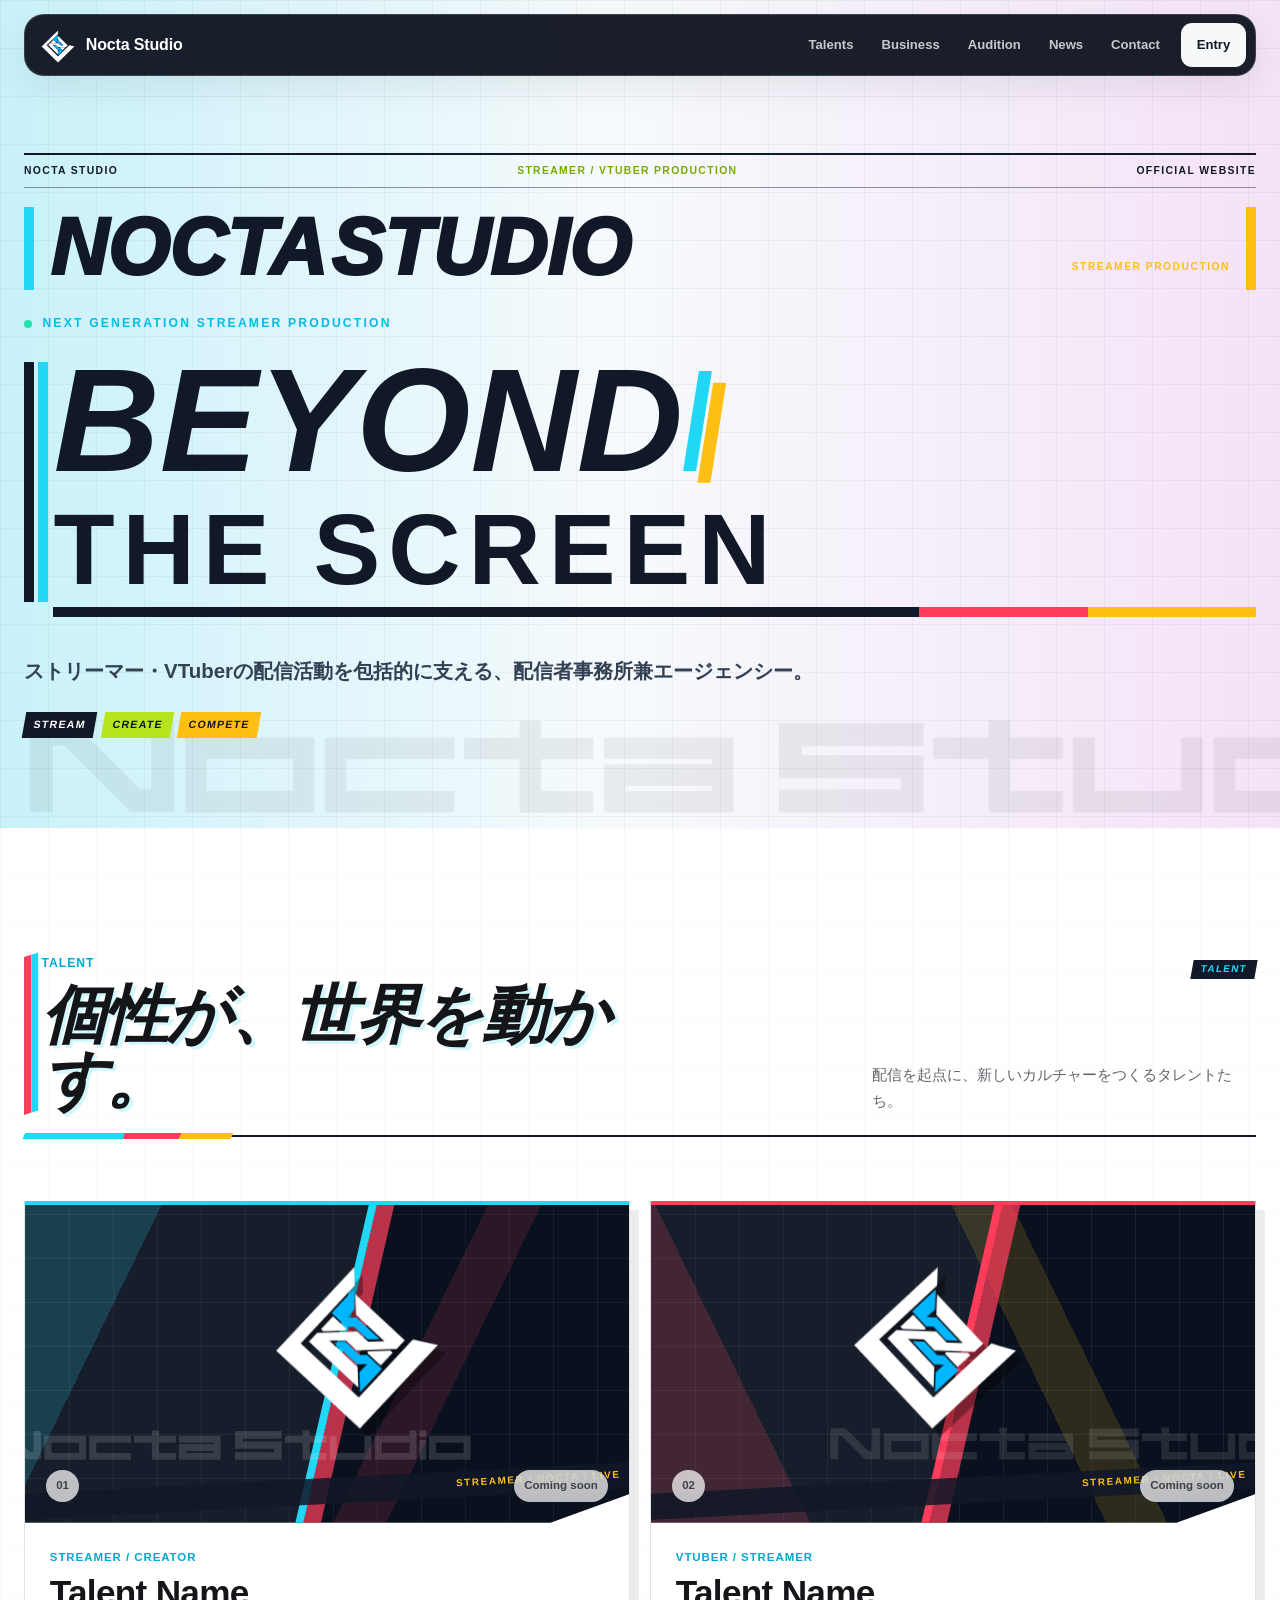
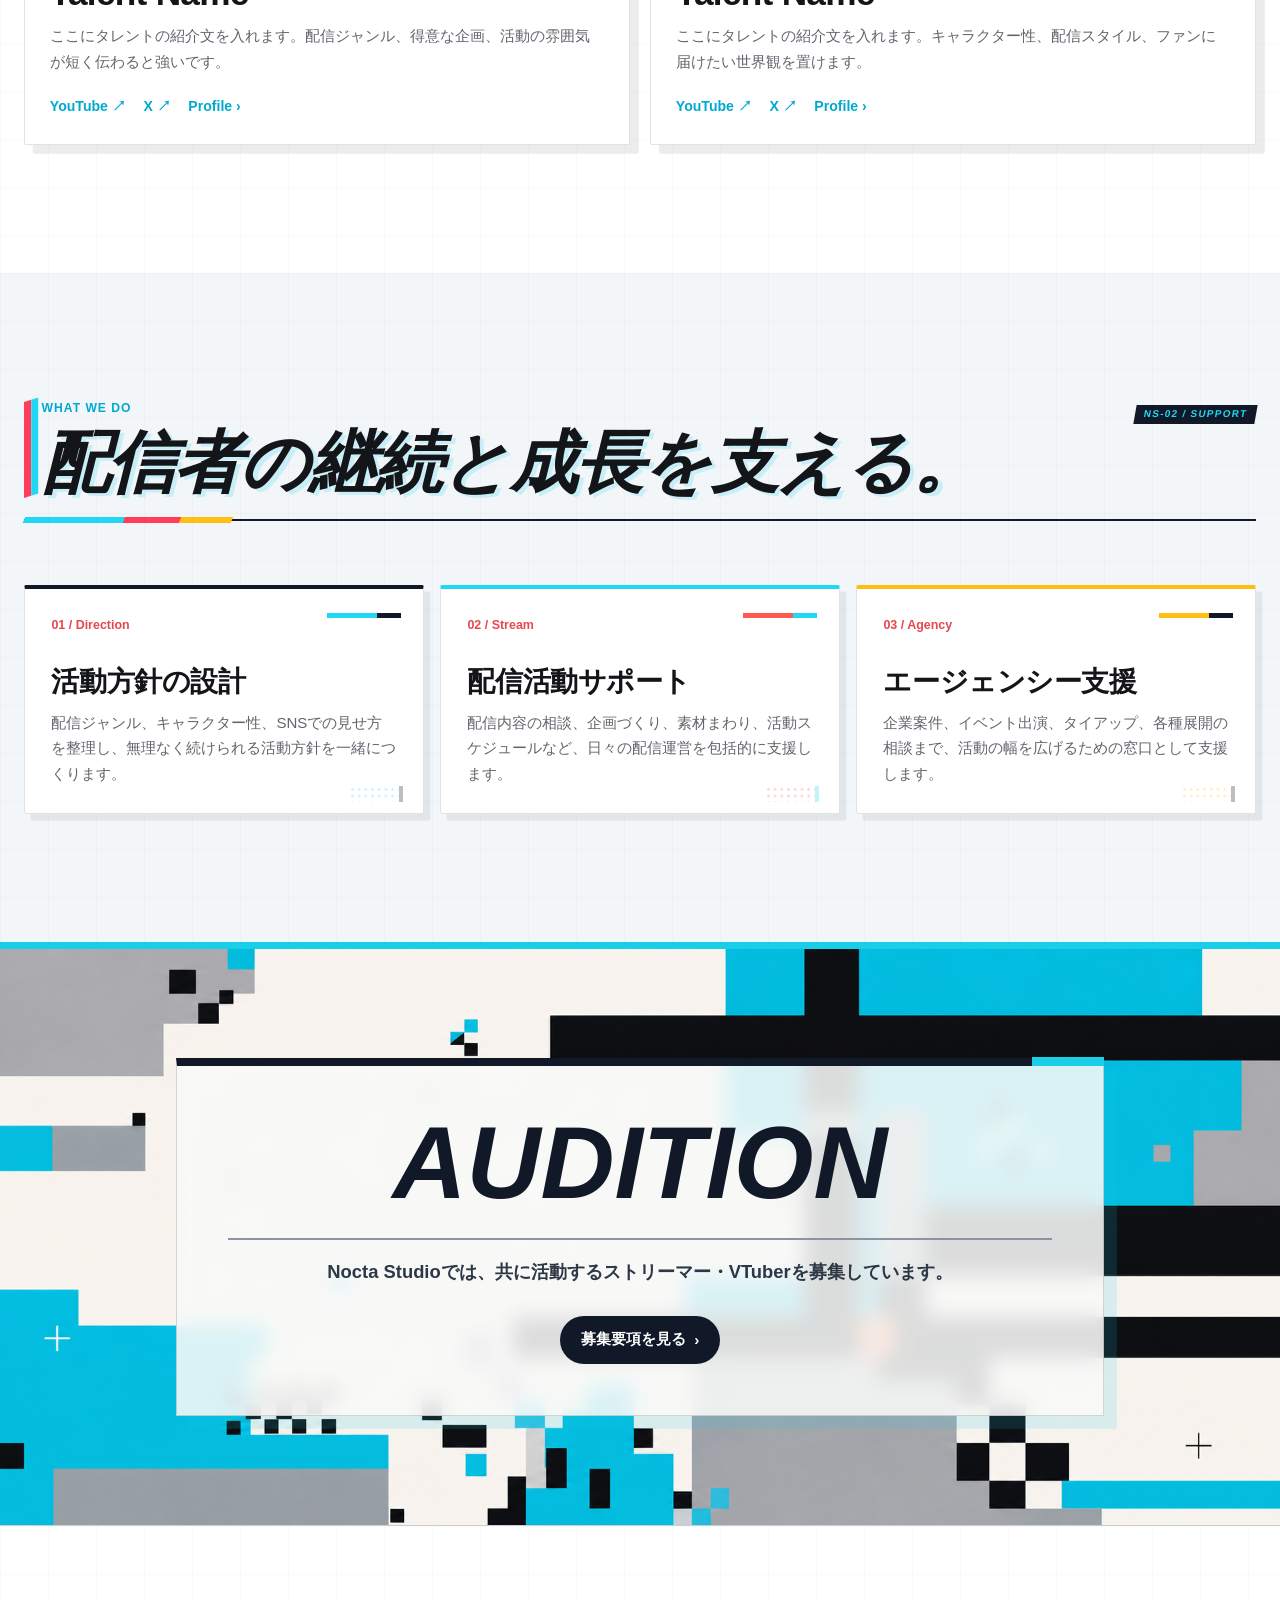
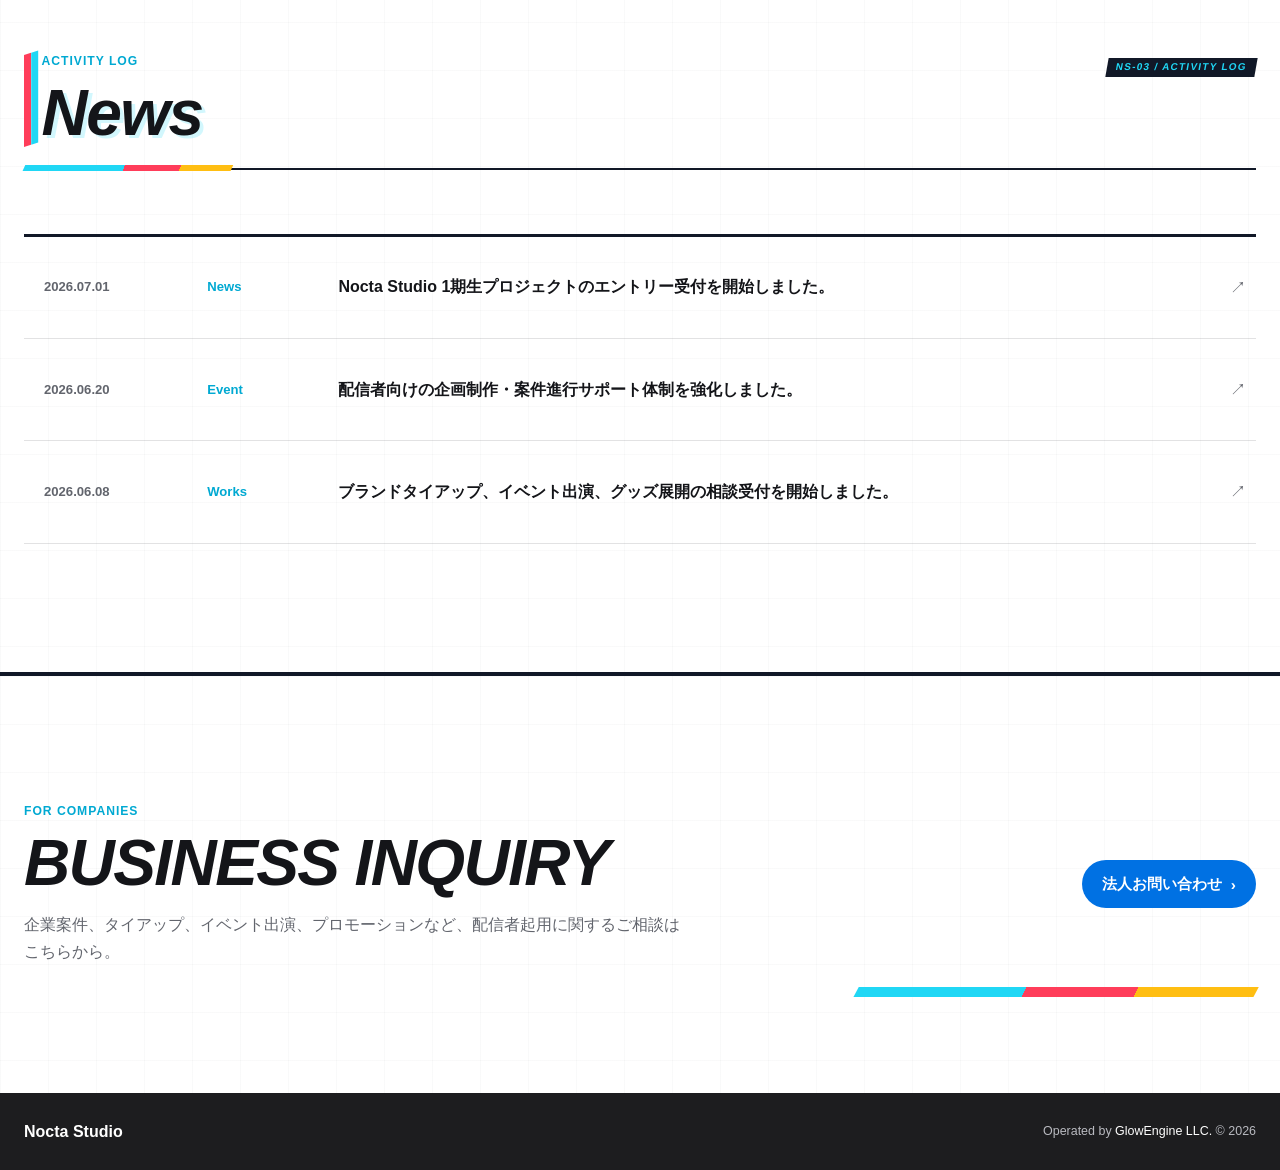
==== commit d30cd753: "Refresh stylesheet cache for index.html" ====
--- a/index.html
+++ b/index.html
@@ -5,7 +5,7 @@
   <meta name="viewport" content="width=device-width, initial-scale=1">
   <meta name="description" content="ストリーマー・VTuberの活動を支えるNocta Studio公式サイト。">
   <title>Nocta Studio | Streamer Production</title>
-  <link rel="stylesheet" href="styles.css">
+  <link rel="stylesheet" href="styles.css?v=20260720-2">
   <script src="site.js" defer></script>
 </head>
 <body class="home-page">
--- a/styles.css
+++ b/styles.css
@@ -10,7 +10,7 @@
   --cyan: #00a8cc;
   --coral: #e5484d;
   --dark: #1d1d1f;
-  --max: 1180px;
+  --max: 1920px;
   --ease: cubic-bezier(0.2, 0.8, 0.2, 1);
 }
 
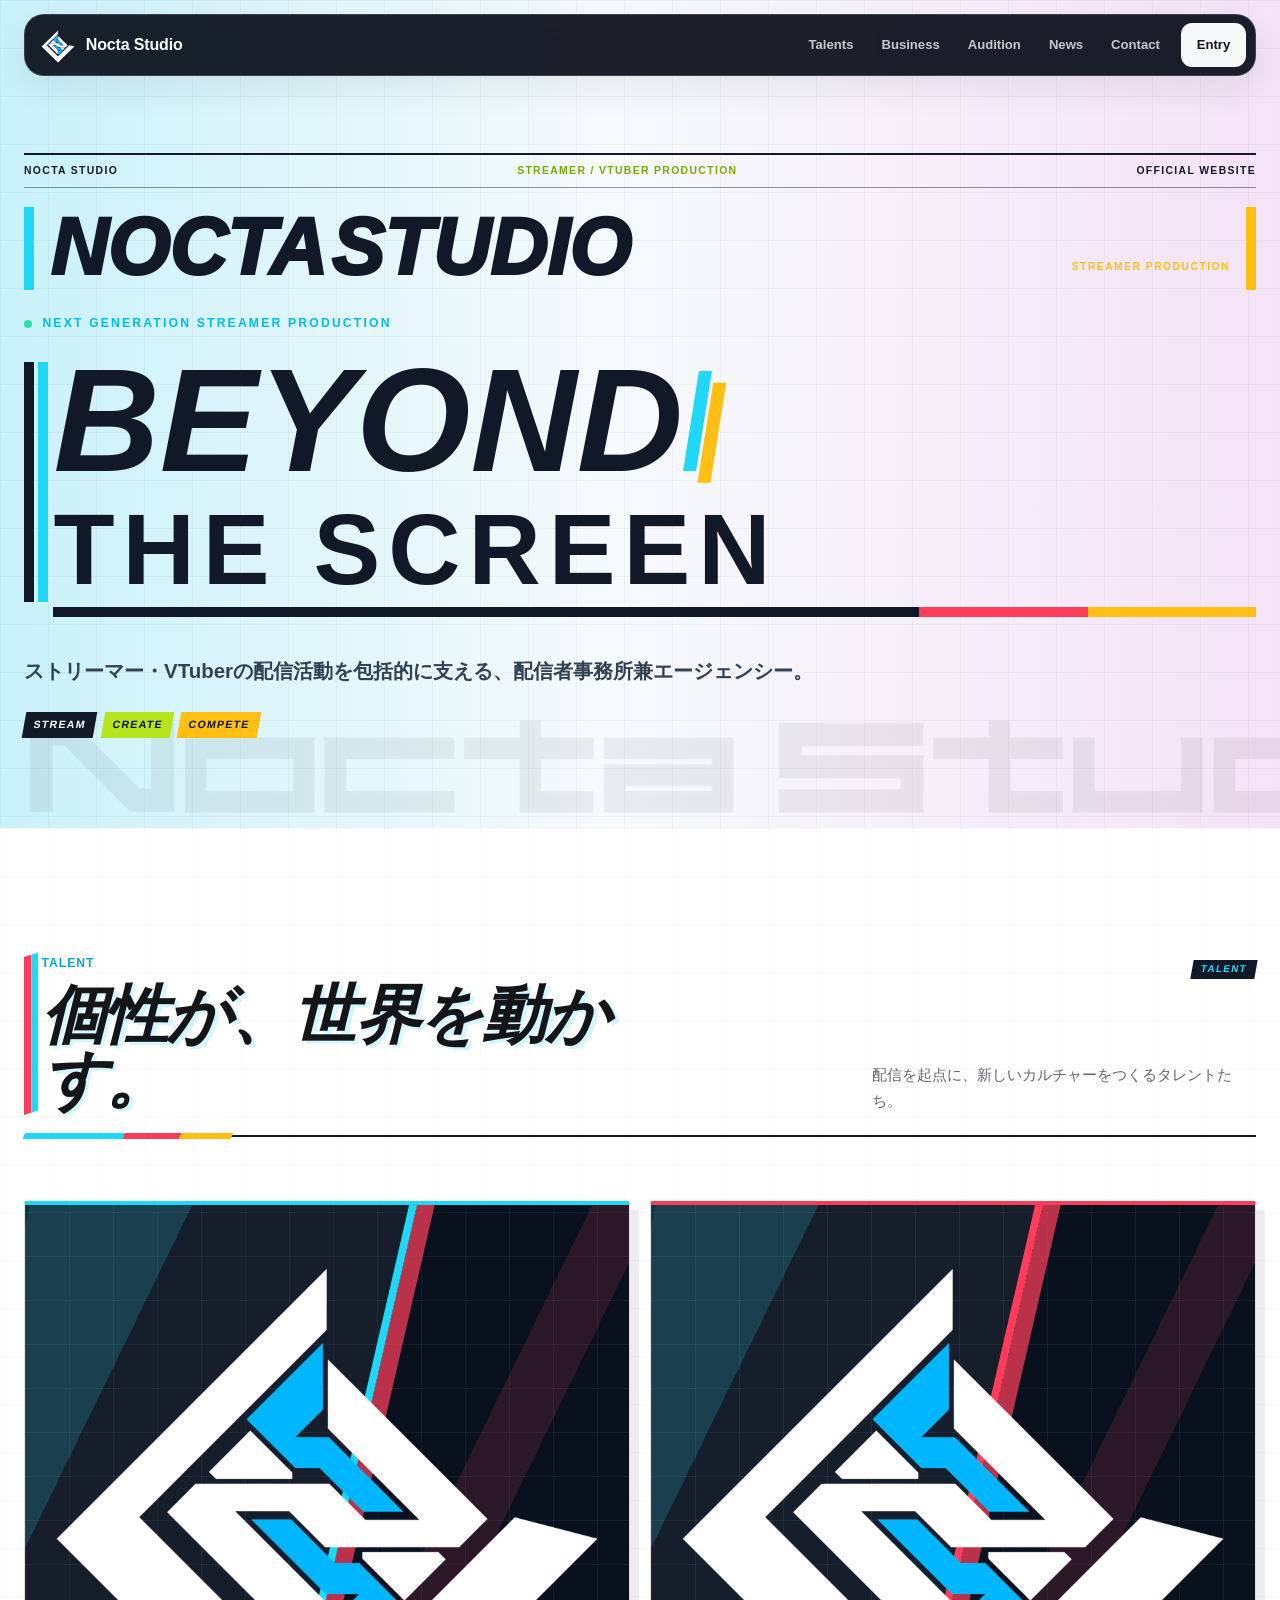
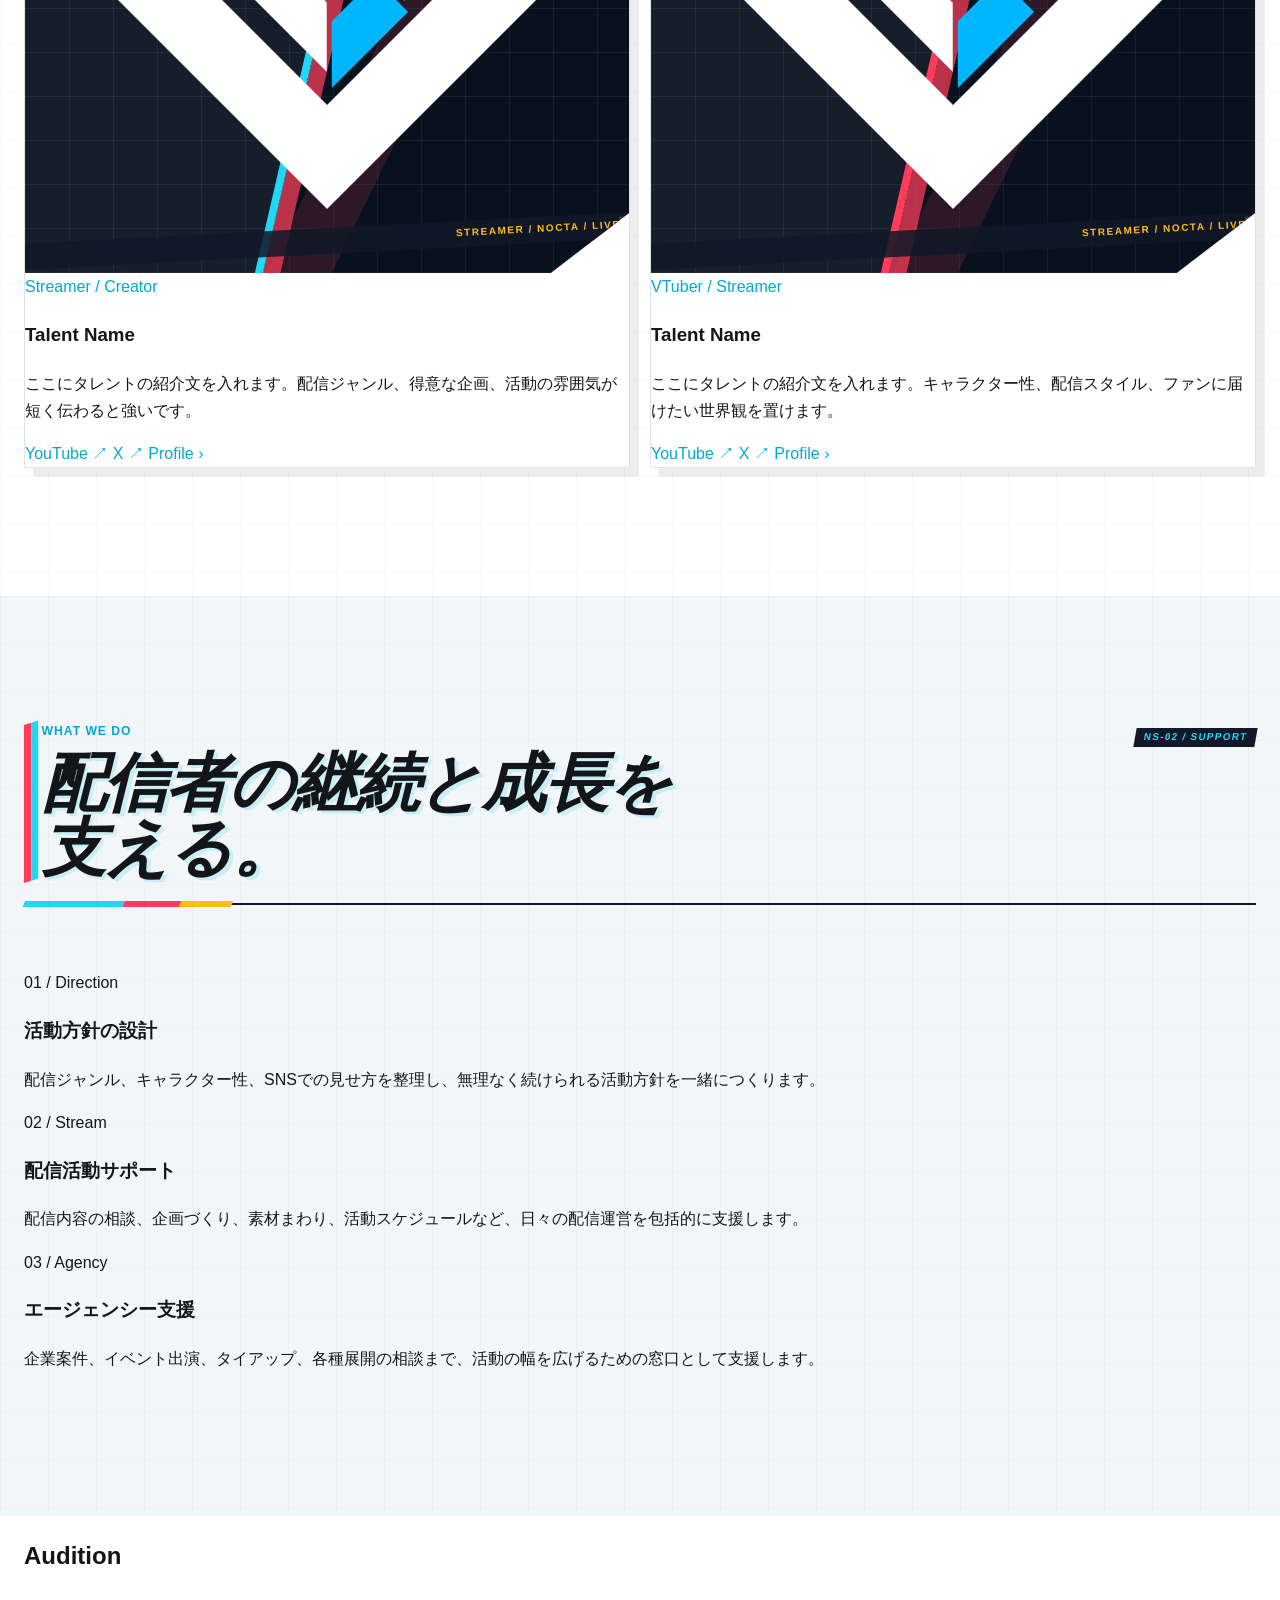
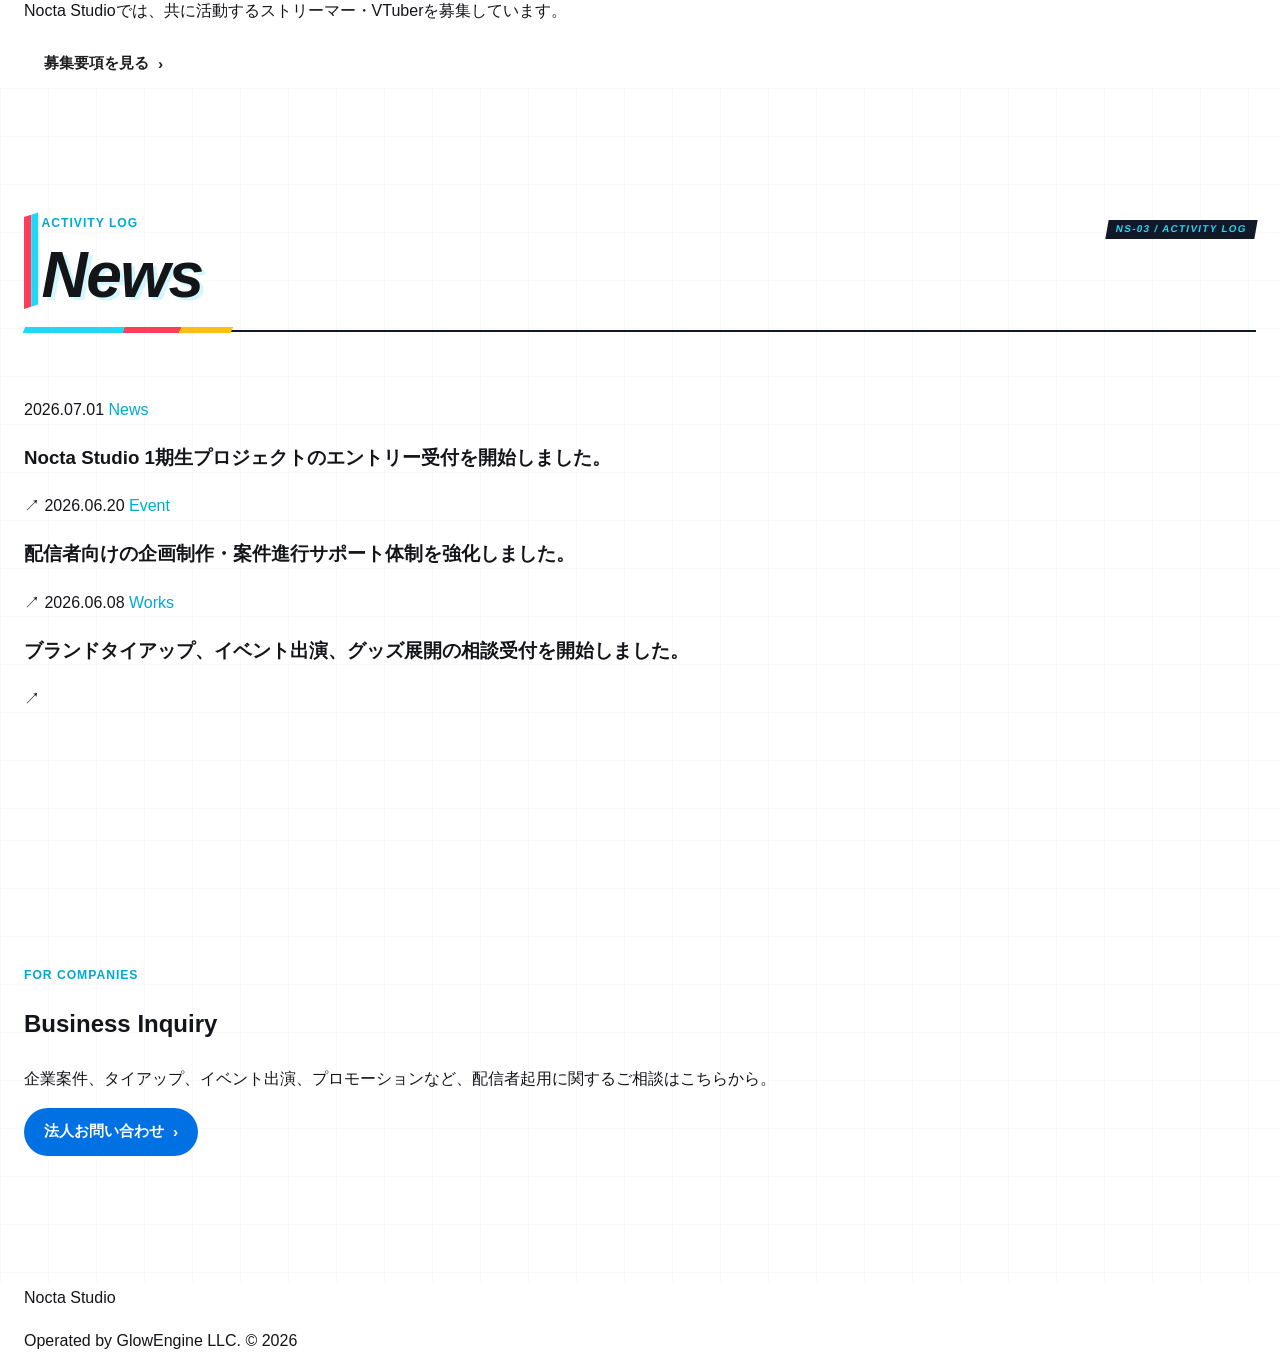
==== commit a7e8f4c2: "Publish finalized Nocta Studio website" ====
--- a/index.html
+++ b/index.html
@@ -5,8 +5,8 @@
   <meta name="viewport" content="width=device-width, initial-scale=1">
   <meta name="description" content="ストリーマー・VTuberの活動を支えるNocta Studio公式サイト。">
   <title>Nocta Studio | Streamer Production</title>
-  <link rel="stylesheet" href="styles.css?v=20260720-2">
-  <script src="site.js" defer></script>
+  <link rel="stylesheet" href="styles.css?v=20260721-2">
+  <script src="site.js?v=20260721-2" defer></script>
 </head>
 <body class="home-page">
   <a class="skip-link" href="#main">本文へ移動</a>
--- a/styles.css
+++ b/styles.css
@@ -761,1916 +761,5 @@
   background-image:
     linear-gradient(64deg, rgba(255, 61, 90, 0.19) 0 21%, transparent 21% 60%, rgba(255, 190, 18, 0.15) 60% 68%, transparent 68%),
     repeating-linear-gradient(90deg, rgba(255, 255, 255, 0.055) 0 1px, transparent 1px 44px),
-    repeating-linear-gradient(0deg, rgba(255, 255, 255, 0.055) 0 1px, transparent 1px 44px);
-}
-
-.talent-mark {
-  width: min(31%, 10.5rem);
-  position: absolute;
-  left: 55%;
-  top: 45%;
-  z-index: 1;
-  transform: translate(-50%, -50%) rotate(-2deg);
-  filter: drop-shadow(0.55rem 0.55rem 0 rgba(0, 0, 0, 0.34));
-}
-
-.talent-card:nth-child(2) .talent-mark {
-  left: 47%;
-  transform: translate(-50%, -50%) rotate(2deg);
-}
-
-.talent-wordmark {
-  width: 82%;
-  max-width: none;
-  position: absolute;
-  left: -2.5rem;
-  bottom: 3.8rem;
-  z-index: 0;
-  opacity: 0.14;
-}
-
-.talent-card:nth-child(2) .talent-wordmark {
-  left: 28%;
-  width: 88%;
-  opacity: 0.11;
-}
-
-.talent-index,
-.talent-status {
-  position: relative;
-  z-index: 3;
-  padding: 0.4rem 0.65rem;
-  border-radius: 999px;
-  background: rgba(255, 255, 255, 0.72);
-  backdrop-filter: blur(12px);
-  color: #3e4147;
-  font-size: 0.72rem;
-  font-weight: 700;
-}
-
-.talent-body {
-  padding: 1.55rem;
-}
-
-.talent-role {
-  color: var(--blue);
-  font-size: 0.72rem;
-  font-weight: 700;
-  text-transform: uppercase;
-  letter-spacing: 0.08em;
-}
-
-.talent-name {
-  margin: 0.45rem 0 0.65rem;
-  font-size: clamp(1.5rem, 3vw, 2.2rem);
-  line-height: 1.1;
-  letter-spacing: -0.02em;
-}
-
-.talent-copy {
-  margin: 0;
-  color: var(--muted);
-  font-size: 0.94rem;
-}
-
-.text-links {
-  display: flex;
-  flex-wrap: wrap;
-  gap: 1.1rem;
-  margin-top: 1.3rem;
-}
-
-.text-link {
-  color: var(--blue);
-  font-size: 0.88rem;
-  font-weight: 650;
-}
-
-.text-link:hover {
-  text-decoration: underline;
-  text-underline-offset: 0.25rem;
-}
-
-/* Business */
-.business-grid {
-  display: grid;
-  grid-template-columns: repeat(3, minmax(0, 1fr));
-  gap: 1rem;
-}
-
-.business-card {
-  min-height: 0;
-  display: flex;
-  flex-direction: column;
-  justify-content: space-between;
-  padding: 1.65rem;
-  border: 1px solid var(--line);
-  border-radius: 8px;
-  background: white;
-}
-
-.home-page .business-card {
-  --card-accent: #20d7f5;
-  --card-secondary: #111827;
-  position: relative;
-  overflow: hidden;
-  min-height: 0;
-  justify-content: flex-start;
-  border-radius: 2px;
-  border-top: 4px solid #111827;
-  background: white;
-  box-shadow: 0.4rem 0.4rem 0 rgba(17, 24, 39, 0.07);
-  transition: transform 160ms var(--ease), box-shadow 160ms var(--ease);
-}
-
-.home-page .business-card:hover {
-  transform: translate(-0.2rem, -0.2rem);
-  box-shadow: 0.65rem 0.65rem 0 rgba(17, 24, 39, 0.12);
-}
-
-.home-page .business-card::before {
-  content: "";
-  width: 4.6rem;
-  height: 0.28rem;
-  position: absolute;
-  right: 1.4rem;
-  top: 1.5rem;
-  background: linear-gradient(90deg, var(--card-accent) 0 68%, var(--card-secondary) 68% 100%);
-}
-
-.home-page .business-card::after {
-  content: "";
-  width: 3.1rem;
-  height: 1rem;
-  position: absolute;
-  right: 1.25rem;
-  bottom: 0.65rem;
-  border-right: 0.25rem solid var(--card-secondary);
-  background-image: radial-gradient(circle, var(--card-accent) 1.2px, transparent 1.4px);
-  background-size: 0.42rem 0.42rem;
-  opacity: 0.28;
-}
-
-.home-page .business-card:nth-child(2) {
-  --card-accent: #ff5a52;
-  --card-secondary: #20d7f5;
-  border-top-color: #20d7f5;
-}
-
-.home-page .business-card:nth-child(3) {
-  --card-accent: #ffbe12;
-  --card-secondary: #111827;
-  border-top-color: #ffbe12;
-}
-
-.business-number {
-  color: var(--coral);
-  font-size: 0.78rem;
-  font-weight: 750;
-}
-
-.business-card h3 {
-  margin: 1.75rem 0 0.7rem;
-  font-size: clamp(1.4rem, 2.2vw, 1.9rem);
-  line-height: 1.2;
-  letter-spacing: -0.015em;
-}
-
-.business-card p {
-  margin: 0;
-  color: var(--muted);
-  font-size: 0.94rem;
-}
-
-/* Feature bands */
-.feature-band {
-  position: relative;
-  overflow: hidden;
-  border-top: 3px solid #20d7f5;
-  background: var(--dark);
-  color: white;
-}
-
-.feature-band::before {
-  content: "";
-  width: min(34rem, 52vw);
-  aspect-ratio: 1;
-  position: absolute;
-  right: -2rem;
-  top: 50%;
-  transform: translateY(-50%);
-  clip-path: polygon(17% 0, 100% 0, 100% 82%, 82% 100%, 0 100%, 0 17%);
-  background-color: #0d1728;
-  background-image:
-    url("nocta-mark.png"),
-    linear-gradient(125deg, transparent 0 45%, rgba(32, 215, 245, 0.22) 45% 48%, transparent 48% 68%, rgba(255, 61, 90, 0.18) 68% 71%, transparent 71%),
-    repeating-linear-gradient(90deg, rgba(255, 255, 255, 0.05) 0 1px, transparent 1px 44px),
-    repeating-linear-gradient(0deg, rgba(255, 255, 255, 0.05) 0 1px, transparent 1px 44px);
-  background-repeat: no-repeat, no-repeat, repeat, repeat;
-  background-position: center, center, center, center;
-  background-size: 52%, cover, 44px 44px, 44px 44px;
-  box-shadow: -0.7rem 0 0 #20d7f5, -1.35rem 0 0 rgba(255, 61, 90, 0.92);
-}
-
-.feature-band::after {
-  content: "";
-  width: min(44rem, 58vw);
-  height: 5.5rem;
-  position: absolute;
-  right: -7rem;
-  bottom: 1.7rem;
-  background: url("nocta-wordmark.png") center / contain no-repeat;
-  opacity: 0.11;
-}
-
-.feature-inner {
-  min-height: 31rem;
-  display: flex;
-  align-items: center;
-  position: relative;
-  z-index: 1;
-}
-
-.feature-copy {
-  width: min(39rem, 66%);
-  position: relative;
-  z-index: 1;
-}
-
-.feature-copy .eyebrow {
-  color: #c8f34a;
-}
-
-.feature-copy h2 {
-  margin: 0;
-  font-size: clamp(2.6rem, 6vw, 5.4rem);
-  line-height: 1;
-  letter-spacing: -0.025em;
-}
-
-.feature-copy p {
-  margin: 1.3rem 0 1.8rem;
-  color: #c9c9ce;
-  font-size: clamp(1rem, 1.8vw, 1.15rem);
-}
-
-.home-page .feature-band {
-  border-top: 0.45rem solid #19cfe8;
-  border-bottom: 1px solid rgba(17, 24, 39, 0.18);
-  background: #f4f6f7 url("nocta-audition-editorial-clean.png") 58% center / cover no-repeat;
-  color: #111827;
-}
-
-.home-page .feature-band::before,
-.home-page .feature-band::after {
-  content: none;
-}
-
-.home-page .feature-inner {
-  min-height: 36rem;
-  display: flex;
-  align-items: center;
-}
-
-.home-page .feature-copy {
-  width: min(58rem, 84%);
-  margin-inline: auto;
-  padding: clamp(2rem, 4vw, 3.2rem);
-  position: relative;
-  z-index: 6;
-  text-align: center;
-  border: 1px solid rgba(17, 24, 39, 0.16);
-  border-top: 0.55rem solid #111827;
-  background: rgba(249, 250, 249, 0.88);
-  backdrop-filter: blur(10px);
-  -webkit-backdrop-filter: blur(10px);
-  box-shadow: 0.8rem 0.8rem 0 rgba(25, 207, 232, 0.14);
-}
-
-.home-page .feature-copy::after {
-  content: "";
-  width: 4.5rem;
-  height: 0.55rem;
-  position: absolute;
-  right: -1px;
-  top: -0.55rem;
-  background: #19cfe8;
-}
-
-.home-page .feature-copy .eyebrow {
-  color: #007e9c;
-}
-
-.home-page .feature-copy h2 {
-  width: 100%;
-  color: #111827;
-  font-size: clamp(4rem, 8vw, 7rem);
-  font-style: italic;
-  font-weight: 900;
-  line-height: 0.9;
-  letter-spacing: 0;
-  text-align: center;
-  text-transform: uppercase;
-  text-shadow: none;
-}
-
-.home-page .feature-copy h2::before,
-.home-page .feature-copy h2::after {
-  content: none;
-}
-
-.home-page .feature-copy p {
-  width: 100%;
-  margin: 1.8rem 0;
-  padding-top: 1rem;
-  border-top: 2px solid #8b95a2;
-  color: #2d3745;
-  font-weight: 600;
-  text-align: center;
-  white-space: nowrap;
-}
-
-.home-page .feature-band .button-light {
-  background: #111827;
-  color: white;
-}
-
-.home-page .feature-band .button-light:hover {
-  background: #263244;
-}
-
-.feature-graphic {
-  position: absolute;
-  inset: 0;
-  isolation: isolate;
-  overflow: hidden;
-  pointer-events: none;
-}
-
-.feature-graphic::before {
-  content: "";
-  position: absolute;
-  inset: -45% -14%;
-  z-index: 0;
-  transform: rotate(-16deg);
-  background:
-    linear-gradient(90deg, transparent 0 46%, rgba(32, 215, 245, 0.22) 46% 52%, transparent 52%),
-    linear-gradient(90deg, transparent 0 67%, rgba(255, 61, 90, 0.18) 67% 72%, transparent 72%),
-    linear-gradient(90deg, transparent 0 82%, rgba(255, 190, 18, 0.16) 82% 84%, transparent 84%);
-}
-
-.feature-graphic::after {
-  content: none;
-}
-
-.signal-meta {
-  position: absolute;
-  left: 0;
-  right: 0;
-  top: 1.25rem;
-  z-index: 5;
-  display: flex;
-  justify-content: space-between;
-  gap: 1rem;
-  color: rgba(255, 255, 255, 0.58);
-  font-size: 0.57rem;
-  font-weight: 800;
-  letter-spacing: 0.14em;
-}
-
-.signal-brand-mark {
-  width: 2.6rem;
-  position: absolute;
-  right: 0;
-  top: 3.2rem;
-  z-index: 5;
-  opacity: 0.9;
-}
-
-.signal-frame {
-  position: absolute;
-  left: 79%;
-  top: 50%;
-  z-index: 1;
-  aspect-ratio: 1;
-  transform: translate(-50%, -50%) rotate(45deg);
-}
-
-.signal-frame-outer {
-  width: min(28rem, 42%);
-  border: clamp(0.5rem, 0.8vw, 0.75rem) solid rgba(32, 215, 245, 0.34);
-}
-
-.signal-frame-inner {
-  width: min(17rem, 25%);
-  border: clamp(0.35rem, 0.55vw, 0.55rem) solid rgba(255, 61, 90, 0.52);
-}
-
-.signal-wave {
-  width: 43%;
-  height: clamp(4.6rem, 7vw, 6.4rem);
-  position: absolute;
-  left: 51%;
-  top: 40%;
-  z-index: 3;
-  clip-path: polygon(0 0, 78% 0, 100% 50%, 78% 100%, 0 100%, 12% 50%);
-  background: #20d7f5;
-  filter: drop-shadow(0.8rem 0.8rem 0 rgba(255, 61, 90, 0.58));
-}
-
-.signal-wave::before {
-  content: "";
-  position: absolute;
-  inset: 1rem 2.2rem;
-  clip-path: polygon(0 0, 76% 0, 100% 50%, 76% 100%, 0 100%, 12% 50%);
-  background: #0b1626;
-}
-
-.signal-rail {
-  height: clamp(0.65rem, 1vw, 0.9rem);
-  position: absolute;
-  z-index: 2;
-  transform-origin: left center;
-}
-
-.signal-rail-cyan {
-  width: 62%;
-  left: 42%;
-  top: 80%;
-  transform: rotate(-23deg);
-  background: rgba(32, 215, 245, 0.42);
-}
-
-.signal-rail-red {
-  width: 54%;
-  left: 76%;
-  top: 18%;
-  transform: rotate(67deg);
-  background: rgba(255, 61, 90, 0.35);
-}
-
-.signal-rail-yellow {
-  width: 24%;
-  right: -3%;
-  top: 24%;
-  transform: rotate(-5deg);
-  background: rgba(255, 190, 18, 0.78);
-}
-
-.signal-wordmark {
-  width: 78%;
-  max-width: none;
-  position: absolute;
-  left: 38%;
-  bottom: 1.6rem;
-  z-index: 4;
-  opacity: 0.07;
-}
-
-.signal-readout {
-  position: absolute;
-  right: 0;
-  bottom: 1rem;
-  z-index: 5;
-  display: flex;
-  gap: 0.35rem;
-}
-
-.signal-readout span {
-  padding: 0.22rem 0.42rem;
-  background: #f6f7fa;
-  color: #09111f;
-  font-size: 0.5rem;
-  font-weight: 900;
-  letter-spacing: 0.08em;
-}
-
-.signal-readout span:nth-child(2) {
-  background: #20d7f5;
-}
-
-.signal-readout span:nth-child(3) {
-  background: #ffbe12;
-}
-
-/* News */
-.news-list {
-  border-top: 1px solid var(--line-strong);
-}
-
-.home-page .news-list {
-  border-top: 3px solid #111827;
-}
-
-.home-page .news-item {
-  position: relative;
-  padding-left: 1.25rem;
-  padding-right: 0.6rem;
-}
-
-.home-page .news-item::before {
-  content: "";
-  width: 0.32rem;
-  position: absolute;
-  left: 0.35rem;
-  top: 18%;
-  bottom: 18%;
-  transform: scaleY(0);
-  transform-origin: bottom;
-  background: #20d7f5;
-  transition: transform 180ms var(--ease);
-}
-
-.home-page .news-item:hover::before {
-  transform: scaleY(1);
-}
-
-.news-item {
-  display: grid;
-  grid-template-columns: 9rem 7rem 1fr auto;
-  align-items: center;
-  gap: 1.2rem;
-  min-height: 6.4rem;
-  border-bottom: 1px solid var(--line);
-  transition: background 150ms ease;
-}
-
-.news-item:hover {
-  background: rgba(20, 21, 25, 0.025);
-}
-
-.news-date,
-.news-tag {
-  color: var(--muted);
-  font-size: 0.82rem;
-  font-weight: 650;
-}
-
-.news-tag {
-  color: var(--blue);
-}
-
-.news-title {
-  margin: 0;
-  font-size: 1rem;
-  font-weight: 650;
-  line-height: 1.5;
-}
-
-.news-arrow {
-  color: var(--muted);
-}
-
-/* Contact */
-.contact-band {
-  border-top: 1px solid var(--line);
-  background: white;
-}
-
-.home-page .contact-band {
-  border-top: 4px solid #111827;
-}
-
-.home-page .contact-inner {
-  position: relative;
-  z-index: 1;
-}
-
-.home-page .contact-inner::after {
-  content: "";
-  width: min(25rem, 35vw);
-  height: 0.65rem;
-  position: absolute;
-  right: 0;
-  bottom: -2rem;
-  transform: skewX(-28deg);
-  background: linear-gradient(90deg, #20d7f5 0 42%, #ff3d5a 42% 70%, #ffbe12 70% 100%);
-}
-
-.contact-inner {
-  display: grid;
-  grid-template-columns: minmax(0, 1fr) auto;
-  align-items: center;
-  gap: 2rem;
-}
-
-.contact-title {
-  margin: 0;
-  font-size: clamp(2.2rem, 5vw, 4.8rem);
-  line-height: 1;
-  letter-spacing: -0.025em;
-}
-
-.home-page .contact-title {
-  font-style: italic;
-  text-transform: uppercase;
-}
-
-.contact-copy {
-  max-width: 41rem;
-  margin: 1rem 0 0;
-  color: var(--muted);
-}
-
-/* Subpage hero */
-.page-hero {
-  min-height: 66svh;
-  display: flex;
-  align-items: end;
-  position: relative;
-  overflow: hidden;
-  background: var(--paper);
-}
-
-.page-hero::after {
-  content: "";
-  position: absolute;
-  right: -3rem;
-  bottom: -5rem;
-  width: min(39rem, 55vw);
-  aspect-ratio: 1;
-  clip-path: polygon(18% 0, 100% 0, 100% 82%, 82% 100%, 0 100%, 0 18%);
-  background-color: #09111f;
-  background-image:
-    url("nocta-mark.png"),
-    linear-gradient(125deg, transparent 0 47%, rgba(32, 215, 245, 0.2) 47% 50%, transparent 50% 70%, rgba(255, 61, 90, 0.16) 70% 73%, transparent 73%),
-    repeating-linear-gradient(90deg, rgba(255, 255, 255, 0.05) 0 1px, transparent 1px 42px),
-    repeating-linear-gradient(0deg, rgba(255, 255, 255, 0.05) 0 1px, transparent 1px 42px);
-  background-repeat: no-repeat, no-repeat, repeat, repeat;
-  background-position: center, center, center, center;
-  background-size: 50%, cover, 42px 42px, 42px 42px;
-  opacity: 0.94;
-}
-
-.page-hero-inner {
-  width: min(47rem, 68%);
-  position: relative;
-  z-index: 1;
-  padding: 9rem 0 clamp(4rem, 8vw, 7rem);
-}
-
-.page-title {
-  font-size: clamp(3.8rem, 9vw, 8rem);
-  line-height: 0.9;
-}
-
-.page-lead {
-  max-width: 42rem;
-  margin: 1.6rem 0 0;
-  color: #4e5158;
-  font-size: clamp(1.04rem, 2vw, 1.28rem);
-}
-
-.page-actions {
-  margin-top: 2rem;
-}
-
-/* Business inquiry */
-.business-hero {
-  min-height: 18rem;
-  align-items: center;
-  padding-top: 4.5rem;
-  background: #f4f5f3 url("nocta-business-connect.webp") center / cover no-repeat;
-}
-
-.business-hero::after {
-  content: none;
-}
-
-.business-hero .page-hero-inner {
-  width: 100%;
-  display: grid;
-  grid-template-columns: auto minmax(20rem, 1fr);
-  grid-template-areas:
-    "eyebrow lead"
-    "title lead";
-  align-items: end;
-  column-gap: clamp(2rem, 7vw, 7rem);
-  margin-bottom: 0;
-  padding: 1rem 1.4rem 1.15rem;
-  border: 0;
-  border-left: 0.45rem solid #19cfe8;
-  border-bottom: 0.25rem solid #111827;
-  background: rgba(249, 250, 249, 0.9);
-  box-shadow: 0.55rem 0.55rem 0 rgba(17, 24, 39, 0.1);
-}
-
-.business-hero .page-hero-inner::after {
-  content: none;
-}
-
-.business-hero .eyebrow {
-  grid-area: eyebrow;
-  margin-bottom: 0.35rem;
-}
-
-.business-hero .page-title {
-  grid-area: title;
-  margin: 0;
-  color: #111827;
-  font-size: clamp(2.8rem, 5vw, 5rem);
-  font-style: italic;
-  line-height: 0.9;
-  letter-spacing: 0;
-  white-space: nowrap;
-}
-
-.business-hero .page-lead {
-  width: min(38rem, 100%);
-  grid-area: lead;
-  justify-self: end;
-  margin: 0;
-  padding: 0.2rem 0 0.2rem 1.4rem;
-  border-left: 2px solid rgba(17, 24, 39, 0.3);
-  color: #2f3946;
-  font-size: 0.95rem;
-  font-weight: 600;
-}
-
-.business-page .band-soft {
-  padding-top: clamp(3.5rem, 6vw, 5.5rem);
-  background-color: #eef2f4;
-  background-image:
-    linear-gradient(rgba(17, 24, 39, 0.025) 1px, transparent 1px),
-    linear-gradient(90deg, rgba(17, 24, 39, 0.025) 1px, transparent 1px);
-  background-size: 56px 56px;
-}
-
-.business-page .form-intro {
-  padding-left: 1.4rem;
-  border-left: 0.45rem solid #19cfe8;
-}
-
-.business-page .form-intro h2 {
-  font-size: clamp(1.35rem, 2.2vw, 1.8rem);
-  line-height: 1.2;
-  letter-spacing: 0;
-  white-space: nowrap;
-}
-
-.business-page .inquiry-form {
-  padding: clamp(1.4rem, 3vw, 2.2rem);
-  border: 1px solid rgba(17, 24, 39, 0.14);
-  border-top: 0.5rem solid #111827;
-  background: rgba(255, 255, 255, 0.92);
-  box-shadow: 0.65rem 0.65rem 0 rgba(25, 207, 232, 0.12);
-}
-
-.business-page .inquiry-form .button {
-  background: #111827;
-}
-
-.business-page .inquiry-form .button:hover {
-  background: #263244;
-}
-
-/* Audition */
-.audition-page {
-  --audition-cyan: #19d9f2;
-  --audition-red: #ff3d5a;
-  --audition-yellow: #f3d54e;
-  --audition-navy: #101725;
-}
-
-.audition-hero {
-  min-height: 88svh;
-  align-items: stretch;
-  isolation: isolate;
-  color: var(--audition-navy);
-  background-color: #edf2f4;
-  background-image:
-    linear-gradient(rgba(16, 23, 37, 0.06) 1px, transparent 1px),
-    linear-gradient(90deg, rgba(16, 23, 37, 0.06) 1px, transparent 1px),
-    linear-gradient(112deg, rgba(25, 217, 242, 0.16) 0 31%, transparent 31% 68%, rgba(255, 61, 90, 0.12) 68% 100%);
-  background-size: 34px 34px, 34px 34px, auto;
-}
-
-.audition-hero::before {
-  content: "";
-  position: absolute;
-  inset: auto -8vw 7% 34%;
-  height: 1.05rem;
-  z-index: -1;
-  transform: rotate(-8deg);
-  background: var(--audition-red);
-  box-shadow:
-    0 2.1rem 0 var(--audition-cyan),
-    0 4.2rem 0 rgba(16, 23, 37, 0.86);
-}
-
-.audition-hero::after {
-  content: "NEXT PLAYER / NEXT PLAYER / NEXT PLAYER";
-  width: auto;
-  height: auto;
-  aspect-ratio: auto;
-  position: absolute;
-  right: -2rem;
-  bottom: 1.2rem;
-  clip-path: none;
-  background: none;
-  color: rgba(16, 23, 37, 0.12);
-  font-size: clamp(2.7rem, 6vw, 6.5rem);
-  font-weight: 950;
-  font-style: italic;
-  line-height: 0.8;
-  letter-spacing: -0.03em;
-  white-space: nowrap;
-  text-transform: uppercase;
-}
-
-.audition-hero .container {
-  display: grid;
-}
-
-.audition-hero-grid {
-  min-height: 88svh;
-  display: grid;
-  grid-template-columns: minmax(0, 1.15fr) minmax(22rem, 0.85fr);
-  align-items: center;
-  gap: clamp(2rem, 5vw, 5rem);
-  padding: 8.5rem 0 5rem;
-}
-
-.audition-hero-copy {
-  position: relative;
-  z-index: 2;
-}
-
-.audition-meta {
-  display: flex;
-  justify-content: space-between;
-  gap: 1rem;
-  max-width: 42rem;
-  padding-bottom: 0.55rem;
-  border-bottom: 2px solid var(--audition-navy);
-  font-size: 0.68rem;
-  font-weight: 850;
-  letter-spacing: 0.13em;
-}
-
-.audition-kicker {
-  display: inline-flex;
-  margin: 1.3rem 0 0.6rem;
-  padding: 0.35rem 0.65rem;
-  transform: skewX(-10deg);
-  background: var(--audition-navy);
-  color: white;
-  font-size: 0.7rem;
-  font-weight: 800;
-  letter-spacing: 0.1em;
-  text-transform: uppercase;
-}
-
-.audition-logo {
-  display: grid;
-  justify-items: start;
-  margin: 0;
-  position: relative;
-  text-transform: uppercase;
-}
-
-.audition-logo-small {
-  margin: 0 0 -0.28em 0.12em;
-  position: relative;
-  z-index: 3;
-  color: var(--audition-red);
-  font-size: clamp(1.15rem, 2.3vw, 2rem);
-  font-weight: 950;
-  font-style: italic;
-  line-height: 1;
-  letter-spacing: 0.12em;
-  text-shadow: 2px 2px 0 white;
-}
-
-.audition-logo-main {
-  display: block;
-  position: relative;
-  z-index: 2;
-  color: var(--audition-navy);
-  font-size: clamp(4.5rem, 9.2vw, 8.9rem);
-  font-weight: 950;
-  font-style: italic;
-  line-height: 0.82;
-  letter-spacing: -0.055em;
-  filter: drop-shadow(0.08em 0.07em 0 var(--audition-cyan));
-}
-
-.audition-logo-main::before {
-  content: attr(data-text);
-  position: absolute;
-  inset: 0;
-  z-index: -1;
-  transform: translate(0.14em, -0.11em);
-  color: transparent;
-  -webkit-text-stroke: 1px rgba(255, 61, 90, 0.9);
-}
-
-.audition-logo-main::after {
-  content: "";
-  position: absolute;
-  left: 4%;
-  right: -4%;
-  top: 54%;
-  height: 0.12em;
-  transform: skewX(-22deg);
-  background: linear-gradient(90deg, transparent 0 5%, var(--audition-red) 5% 34%, #edf2f4 34% 38%, var(--audition-cyan) 38% 71%, transparent 71%);
-  mix-blend-mode: screen;
-}
-
-.audition-logo-sub {
-  margin-top: 0.35rem;
-  padding: 0.2rem 0.5rem 0.25rem;
-  transform: skewX(-10deg);
-  background: var(--audition-yellow);
-  color: var(--audition-navy);
-  font-size: clamp(0.82rem, 1.5vw, 1.1rem);
-  font-weight: 900;
-  line-height: 1;
-  letter-spacing: 0.16em;
-}
-
-.audition-hero .page-lead {
-  max-width: 39rem;
-  margin-top: 1.7rem;
-  color: #303946;
-  font-size: clamp(0.98rem, 1.7vw, 1.12rem);
-  font-weight: 650;
-}
-
-.audition-entry-button {
-  border-radius: 1.5rem;
-  transform: none;
-  background: var(--audition-navy);
-  box-shadow: 0.45rem 0.45rem 0 var(--audition-cyan);
-}
-
-.audition-entry-button:hover {
-  background: #202c43;
-}
-
-.audition-entry-button:active {
-  transform: translate(0.2rem, 0.2rem);
-  box-shadow: 0.2rem 0.2rem 0 var(--audition-cyan);
-}
-
-.audition-emblem {
-  width: min(30rem, 38vw);
-  aspect-ratio: 1;
-  display: grid;
-  place-items: center;
-  justify-self: end;
-  position: relative;
-  transform: rotate(-5deg);
-  clip-path: polygon(14% 0, 100% 0, 86% 100%, 0 100%);
-  background:
-    linear-gradient(135deg, transparent 0 48%, rgba(255, 255, 255, 0.17) 48% 52%, transparent 52%),
-    var(--audition-navy);
-  color: white;
-  box-shadow: 1rem 1rem 0 var(--audition-red);
-}
-
-.audition-emblem::before,
-.audition-emblem::after {
-  content: "";
-  position: absolute;
-  border: 1px solid rgba(255, 255, 255, 0.35);
-}
-
-.audition-emblem::before { inset: 7%; }
-.audition-emblem::after { inset: 13%; border-style: dashed; }
-
-.emblem-code {
-  position: absolute;
-  left: 12%;
-  top: 9%;
-  font-size: 0.64rem;
-  font-weight: 800;
-  letter-spacing: 0.15em;
-}
-
-.emblem-number {
-  position: relative;
-  z-index: 1;
-  color: transparent;
-  font-size: clamp(8rem, 16vw, 14rem);
-  font-weight: 950;
-  font-style: italic;
-  line-height: 0.8;
-  letter-spacing: -0.1em;
-  -webkit-text-stroke: 2px var(--audition-cyan);
-}
-
-.emblem-word {
-  position: absolute;
-  left: 12%;
-  bottom: 10%;
-  z-index: 2;
-  color: var(--audition-yellow);
-  font-size: clamp(1.2rem, 3vw, 2.4rem);
-  font-weight: 950;
-  font-style: italic;
-  letter-spacing: 0.08em;
-}
-
-.emblem-cross {
-  position: absolute;
-  right: 9%;
-  top: 6%;
-  color: var(--audition-red);
-  font-size: 2.8rem;
-  font-weight: 300;
-}
-
-.audition-page .info-card-label,
-.audition-page .eyebrow {
-  color: #008cae;
-}
-
-.audition-page .info-card {
-  border-top: 3px solid var(--audition-cyan);
-}
-
-.audition-page .faq-list {
-  border-top-color: var(--audition-navy);
-}
-
-.audition-page .faq-item summary::after {
-  background:
-    linear-gradient(var(--audition-navy), var(--audition-navy)) center / 100% 2px no-repeat,
-    linear-gradient(var(--audition-navy), var(--audition-navy)) center / 2px 100% no-repeat;
-}
-
-.audition-entry-band {
-  border-top: 0.45rem solid var(--audition-cyan);
-  background: #08131f url("nocta-entry-stage.webp") center / cover no-repeat;
-}
-
-.audition-entry-band::before,
-.audition-entry-band::after {
-  content: none;
-}
-
-.audition-entry-band .feature-inner {
-  min-height: 34rem;
-  display: flex;
-  justify-content: center;
-}
-
-.audition-entry-band .feature-copy {
-  width: min(60rem, 84%);
-  padding: clamp(2.1rem, 4vw, 3.2rem);
-  border: 1px solid rgba(255, 255, 255, 0.26);
-  border-left: 0.65rem solid var(--audition-cyan);
-  background: rgba(6, 16, 28, 0.86);
-  backdrop-filter: blur(10px);
-  -webkit-backdrop-filter: blur(10px);
-  box-shadow: 0.85rem 0.85rem 0 rgba(255, 90, 82, 0.22);
-}
-
-.audition-entry-band .feature-copy::after {
-  content: "";
-  width: 4.8rem;
-  height: 0.55rem;
-  position: absolute;
-  right: -1px;
-  top: -1px;
-  background: #ff5a52;
-}
-
-.audition-entry-band .feature-copy h2 {
-  max-width: 100%;
-  color: white;
-  font-size: clamp(2.3rem, 4.2vw, 3.6rem);
-  line-height: 1.02;
-  letter-spacing: 0;
-  white-space: nowrap;
-}
-
-.audition-entry-band .feature-copy p {
-  width: min(35rem, 100%);
-  margin-top: 1.6rem;
-  padding-top: 1rem;
-  border-top: 0.3rem solid rgba(255, 255, 255, 0.82);
-  color: rgba(255, 255, 255, 0.8);
-}
-
-.requirements-band {
-  position: relative;
-  overflow: hidden;
-  background-color: #f1f4f6;
-  background-image:
-    linear-gradient(rgba(16, 23, 37, 0.025) 1px, transparent 1px),
-    linear-gradient(90deg, rgba(16, 23, 37, 0.025) 1px, transparent 1px);
-  background-size: 56px 56px;
-}
-
-.requirements-band::before {
-  content: "";
-  width: 18rem;
-  height: 7rem;
-  position: absolute;
-  right: -2rem;
-  top: 3rem;
-  clip-path: polygon(18% 0, 100% 0, 82% 100%, 0 100%);
-  background: rgba(25, 217, 242, 0.12);
-  box-shadow: -5rem 2.5rem 0 rgba(255, 61, 90, 0.06);
-}
-
-.requirements-band::after {
-  content: "";
-  width: 12rem;
-  height: 0.5rem;
-  position: absolute;
-  left: 0;
-  bottom: 2.5rem;
-  background: var(--audition-cyan);
-}
-
-.requirements-band .container {
-  position: relative;
-  z-index: 1;
-}
-
-.requirements-band .section-title {
-  font-size: clamp(1.35rem, 4.6vw, 4rem);
-  white-space: nowrap;
-}
-
-.home-page #business .section-head {
-  display: grid;
-  grid-template-columns: 1fr;
-}
-
-.home-page #business .section-title {
-  font-size: clamp(1.35rem, 5.4vw, 4.25rem);
-  white-space: nowrap;
-}
-
-.home-page #business .section-note {
-  max-width: none;
-  justify-self: end;
-  font-size: clamp(0.78rem, 1.2vw, 0.92rem);
-  white-space: nowrap;
-}
-
-.requirement-grid {
-  display: grid;
-  grid-template-columns: repeat(2, minmax(0, 1fr));
-  gap: 1.25rem;
-}
-
-.info-card {
-  min-height: 14.5rem;
-  position: relative;
-  overflow: hidden;
-  padding: 1.8rem;
-  border: 1px solid var(--line);
-  border-radius: 2px;
-  background: white;
-}
-
-.requirements-band .info-card {
-  border-top-width: 0.45rem;
-  box-shadow: 0.5rem 0.5rem 0 rgba(16, 23, 37, 0.07);
-}
-
-.requirements-band .info-card:nth-child(2) {
-  border-top-color: #ff5a52;
-}
-
-.requirements-band .info-card::before {
-  content: none;
-}
-
-.info-card-label {
-  color: var(--blue);
-  font-size: 0.76rem;
-  font-weight: 700;
-  letter-spacing: 0.08em;
-  text-transform: uppercase;
-}
-
-.info-card h3 {
-  margin: 2.5rem 0 0.9rem;
-  font-size: clamp(1.35rem, 2.5vw, 2rem);
-  line-height: 1.25;
-  letter-spacing: -0.015em;
-}
-
-.info-card p {
-  margin: 0;
-  color: var(--muted);
-}
-
-.flow-list {
-  margin: 0;
-  padding: 0;
-  border-top: 1px solid var(--line-strong);
-  list-style: none;
-  counter-reset: flow;
-}
-
-.flow-step {
-  min-height: 8rem;
-  display: grid;
-  grid-template-columns: 5rem 15rem 1fr;
-  align-items: center;
-  gap: 1.5rem;
-  border-bottom: 1px solid var(--line);
-  counter-increment: flow;
-}
-
-.flow-step::before {
-  content: "0" counter(flow);
-  color: var(--coral);
-  font-size: 0.82rem;
-  font-weight: 750;
-}
-
-.flow-step strong {
-  font-size: 1.1rem;
-}
-
-.flow-step span {
-  color: var(--muted);
-}
-
-.faq-list {
-  border-top: 1px solid var(--line-strong);
-}
-
-.faq-item {
-  border-bottom: 1px solid var(--line);
-}
-
-.faq-item summary {
-  min-height: 5.5rem;
-  display: flex;
-  align-items: center;
-  justify-content: space-between;
-  gap: 2rem;
-  cursor: pointer;
-  font-weight: 650;
-  list-style: none;
-}
-
-.faq-item summary::-webkit-details-marker {
-  display: none;
-}
-
-.faq-item summary::after {
-  content: "";
-  width: 1.1rem;
-  height: 1.1rem;
-  display: block;
-  flex: 0 0 auto;
-  background:
-    linear-gradient(var(--muted), var(--muted)) center / 100% 2px no-repeat,
-    linear-gradient(var(--muted), var(--muted)) center / 2px 100% no-repeat;
-  transition: transform 180ms var(--ease);
-}
-
-.faq-item[open] summary::after {
-  transform: rotate(45deg);
-}
-
-.faq-answer {
-  max-width: 48rem;
-  margin: -0.3rem 0 1.7rem;
-  color: var(--muted);
-}
-
-/* Form */
-.form-layout {
-  display: grid;
-  grid-template-columns: minmax(0, 0.62fr) minmax(0, 1fr);
-  gap: clamp(2.5rem, 7vw, 7rem);
-  align-items: start;
-}
-
-.form-intro {
-  position: sticky;
-  top: 7.5rem;
-}
-
-.form-intro h2 {
-  margin: 0;
-  font-size: clamp(2.2rem, 4vw, 4rem);
-  line-height: 1.04;
-  letter-spacing: -0.025em;
-}
-
-.form-intro p {
-  margin: 1.2rem 0 0;
-  color: var(--muted);
-}
-
-.inquiry-form {
-  display: grid;
-  gap: 1.5rem;
-}
-
-.form-row {
-  display: grid;
-  grid-template-columns: repeat(2, minmax(0, 1fr));
-  gap: 1rem;
-}
-
-.field {
-  display: grid;
-  gap: 0.5rem;
-}
-
-.field-full {
-  grid-column: 1 / -1;
-}
-
-.field-label {
-  font-size: 0.88rem;
-  font-weight: 650;
-}
-
-.required {
-  margin-left: 0.35rem;
-  color: var(--coral);
-  font-size: 0.72rem;
-}
-
-.field input,
-.field select,
-.field textarea {
-  width: 100%;
-  border: 1px solid var(--line-strong);
-  border-radius: 8px;
-  background: white;
-  color: var(--ink);
-  padding: 0.9rem 1rem;
-  transition: border-color 140ms ease, box-shadow 140ms ease;
-}
-
-.field input,
-.field select {
-  min-height: 3.35rem;
-}
-
-.field textarea {
-  min-height: 12rem;
-  resize: vertical;
-}
-
-.field input:focus,
-.field select:focus,
-.field textarea:focus {
-  border-color: var(--blue);
-  outline: 0;
-  box-shadow: 0 0 0 4px rgba(0, 113, 227, 0.1);
-}
-
-.form-note {
-  margin: -0.25rem 0 0;
-  color: var(--muted);
-  font-size: 0.82rem;
-}
-
-/* Footer */
-.site-footer {
-  padding: 1.55rem 0;
-  background: var(--dark);
-  color: #b9bac0;
-}
-
-.footer-inner {
-  display: flex;
-  align-items: center;
-  justify-content: space-between;
-  gap: 2rem;
-}
-
-.footer-brand {
-  color: white;
-  font-weight: 700;
-}
-
-.footer-meta {
-  margin: 0;
-  font-size: 0.78rem;
-}
-
-.footer-meta a {
-  color: white;
-}
-
-/* Reveal */
-.reveal {
-  opacity: 0;
-  transform: translateY(1.25rem);
-  transition: opacity 520ms var(--ease), transform 520ms var(--ease);
-}
-
-.reveal.is-visible {
-  opacity: 1;
-  transform: translateY(0);
-}
-
-@media (max-width: 900px) {
-  .icon-button {
-    display: none;
-  }
-
-  .header-shell {
-    display: grid;
-    grid-template-columns: 1fr;
-    gap: 0.3rem;
-    padding: 0.45rem 0.55rem 0.5rem;
-  }
-
-  .brand {
-    padding-left: 0.35rem;
-  }
-
-  .site-nav {
-    width: 100%;
-    position: static;
-    display: flex;
-    gap: 0.08rem;
-    padding: 0;
-    border: 0;
-    background: transparent;
-    box-shadow: none;
-    opacity: 1;
-    transform: none;
-    pointer-events: auto;
-  }
-
-  .site-nav a {
-    min-width: 0;
-    min-height: 2.25rem;
-    flex: 1 1 0;
-    justify-content: center;
-    padding: 0 0.15rem;
-    font-size: 0.67rem;
-  }
-
-  .site-nav .nav-entry {
-    margin: 0;
-    padding-inline: 0.25rem;
-    justify-content: center;
-  }
-
-  .section-head,
-  .contact-inner {
-    align-items: start;
-    grid-template-columns: 1fr;
-  }
-
-  .section-head {
-    display: grid;
-  }
-
-  .business-grid {
-    grid-template-columns: 1fr;
-  }
-
-  .business-card {
-    min-height: 0;
-  }
-
-  .business-card h3 {
-    margin-top: 1.6rem;
-  }
-
-  .news-item {
-    grid-template-columns: 7.5rem 1fr auto;
-  }
-
-  .news-tag {
-    display: none;
-  }
-
-  .form-layout {
-    grid-template-columns: 1fr;
-  }
-
-  .audition-hero-grid {
-    grid-template-columns: minmax(0, 1fr) minmax(16rem, 0.55fr);
-  }
-
-  .audition-logo-main {
-    font-size: clamp(4.2rem, 11.5vw, 7rem);
-  }
-
-  .home-page .feature-inner {
-    padding: 0;
-  }
-
-  .home-page .feature-band::before {
-    content: "";
-    width: auto;
-    aspect-ratio: auto;
-    position: absolute;
-    inset: 0;
-    transform: none;
-    clip-path: none;
-    background: rgba(247, 249, 250, 0.18);
-    box-shadow: none;
-  }
-
-  .home-page .feature-copy {
-    width: min(40rem, 82%);
-    max-width: none;
-  }
-
-  .feature-graphic {
-    width: auto;
-    aspect-ratio: auto;
-  }
-
-  .form-intro {
-    position: static;
-  }
-}
-
-@media (min-width: 701px) and (max-width: 900px) {
-  .header-shell {
-    display: flex;
-    grid-template-columns: none;
-    gap: 1rem;
-    padding: 0.45rem 0.55rem 0.45rem 1rem;
-  }
-
-  .brand {
-    padding-left: 0;
-  }
-
-  .site-nav {
-    width: auto;
-    margin-left: auto;
-    gap: 0.1rem;
-  }
-
-  .site-nav a {
-    min-height: 2.75rem;
-    flex: 0 0 auto;
-    padding: 0 0.55rem;
-    font-size: 0.72rem;
-  }
-
-  .site-nav .nav-entry {
-    margin-left: 0.25rem;
-    padding-inline: 0.85rem;
-  }
-}
-
-@media (max-width: 700px) {
-  .container {
-    width: min(var(--max), calc(100% - 1.5rem));
-  }
-
-  .home-hero {
-    min-height: auto;
-    align-items: start;
-  }
-
-  .home-hero::after {
-    width: 95rem;
-    left: 0;
-    bottom: 0.5rem;
-    opacity: 0.055;
-  }
-
-  .hero-content {
-    width: 100%;
-    padding-top: 8rem;
-    padding-bottom: 3.5rem;
-  }
-
-  .home-hero-meta {
-    grid-template-columns: 1fr auto;
-    gap: 0.5rem;
-  }
-
-  .home-hero-meta span:nth-child(2) {
-    display: none;
-  }
-
-  .hero-title {
-    font-size: clamp(4rem, 18.5vw, 7.2rem);
-    line-height: 0.84;
-  }
-
-  .hero-brand-display {
-    grid-template-columns: auto auto;
-    padding: 0.55rem 0.7rem 0.65rem;
-  }
-
-  .hero-brand-display span,
-  .hero-brand-display strong {
-    font-size: clamp(2.35rem, 11.5vw, 4rem);
-  }
-
-  .hero-brand-display small {
-    display: none;
-  }
-
-  .hero-outline {
-    width: max-content;
-    max-width: 94%;
-    margin-top: 0.3em;
-  }
-
-  .hero-solid::after {
-    display: none;
-  }
-
-  .hero-tagline {
-    margin-top: 1.8rem;
-  }
-
-  .home-page .section-head {
-    padding-top: 2rem;
-  }
-
-  .home-page .section-head::before {
-    left: 1.1rem;
-    right: auto;
-    top: 0;
-  }
-
-  .scroll-cue {
-    display: none;
-  }
-
-  .talent-grid,
-  .requirement-grid,
-  .form-row {
-    grid-template-columns: 1fr;
-  }
-
-  .feature-band::before {
-    right: -15rem;
-    opacity: 0.33;
-  }
-
-  .feature-copy {
-    width: 100%;
-  }
-
-  .home-page .feature-inner {
-    min-height: auto;
-    padding: 4rem 0;
-  }
-
-  .home-page .feature-band {
-    background-position: 64% center;
-  }
-
-  .home-page .feature-band::before {
-    background: rgba(247, 249, 250, 0.38);
-  }
-
-  .home-page .feature-copy {
-    width: calc(100% - 1rem);
-    margin-inline: auto;
-    padding: 1.6rem;
-  }
-
-  .home-page .feature-copy h2 {
-    font-size: clamp(3.5rem, 16vw, 5rem);
-  }
-
-  .home-page .feature-copy p {
-    white-space: normal;
-  }
-
-  .feature-graphic {
-    opacity: 0.72;
-  }
-
-  .signal-frame {
-    left: 88%;
-    top: 72%;
-  }
-
-  .signal-frame-outer {
-    width: min(20rem, 65%);
-  }
-
-  .signal-frame-inner {
-    width: min(12rem, 38%);
-  }
-
-  .signal-wave {
-    width: 68%;
-    height: 4.2rem;
-    left: 42%;
-    top: 66%;
-  }
-
-  .signal-wave::before {
-    inset: 0.8rem 1.6rem;
-  }
-
-  .signal-wordmark {
-    width: 105%;
-    left: 22%;
-  }
-
-  .signal-readout span {
-    font-size: 0.46rem;
-  }
-
-  .news-item {
-    grid-template-columns: 1fr auto;
-    gap: 0.35rem 1rem;
-    padding: 1.1rem 0;
-  }
-
-  .home-page .news-item {
-    padding: 1.1rem 0.6rem 1.1rem 1.25rem;
-  }
-
-  .news-date {
-    grid-column: 1;
-  }
-
-  .news-title {
-    grid-column: 1;
-  }
-
-  .news-arrow {
-    grid-column: 2;
-    grid-row: 1 / 3;
-  }
-
-  .page-hero {
-    min-height: 72svh;
-  }
-
-  .page-hero::after {
-    width: 34rem;
-    right: -18rem;
-    opacity: 0.52;
-  }
-
-  .page-hero-inner {
-    width: 100%;
-  }
-
-  .business-hero {
-    min-height: 18rem;
-    padding-top: 5.75rem;
-    background-position: 57% center;
-  }
-
-  .business-hero .page-hero-inner {
-    width: 100%;
-    grid-template-columns: 1fr;
-    grid-template-areas:
-      "eyebrow"
-      "title"
-      "lead";
-    gap: 0;
-    margin-bottom: 1rem;
-    padding: 1rem;
-  }
-
-  .business-hero .page-title {
-    font-size: clamp(2rem, 9vw, 2.4rem);
-    white-space: nowrap;
-  }
-
-  .business-hero .page-lead {
-    width: 100%;
-    margin-top: 0.8rem;
-    padding: 0.75rem 0 0;
-    border-top: 2px solid rgba(17, 24, 39, 0.3);
-    border-left: 0;
-  }
-
-  .business-page .form-intro {
-    padding-left: 1rem;
-  }
-
-  .business-page .inquiry-form {
-    padding: 1.25rem;
-  }
-
-  .page-title {
-    font-size: clamp(3.5rem, 18vw, 5.8rem);
-  }
-
-  .audition-hero {
-    min-height: auto;
-  }
-
-  .audition-hero::before {
-    inset: auto -12vw 4% 12%;
-    opacity: 0.75;
-  }
-
-  .audition-hero::after {
-    bottom: 0.8rem;
-    font-size: 2.8rem;
-  }
-
-  .audition-hero-grid {
-    min-height: auto;
-    grid-template-columns: 1fr;
-    gap: 2.5rem;
-    padding: 8rem 0 5.5rem;
-  }
-
-  .audition-entry-band {
-    background-position: 58% center;
-  }
-
-  .audition-entry-band .feature-inner {
-    min-height: auto;
-    padding: 4rem 0;
-  }
-
-  .audition-entry-band .feature-copy {
-    width: calc(100% - 1rem);
-    padding: 1.6rem;
-  }
-
-  .audition-entry-band .feature-copy h2 {
-    font-size: clamp(1.7rem, 7.3vw, 2.35rem);
-  }
-
-  .audition-logo-main {
-    font-size: clamp(3.8rem, 20.5vw, 6.4rem);
-  }
-
-  .audition-emblem {
-    width: min(24rem, 86vw);
-    justify-self: center;
-  }
-
-  .flow-step {
-    grid-template-columns: 3rem 1fr;
-    gap: 0.4rem 0.8rem;
-    padding: 1.5rem 0;
-  }
-
-  .flow-step span {
-    grid-column: 2;
-  }
-
-  .footer-inner {
-    align-items: flex-start;
-    flex-direction: column;
-    gap: 0.65rem;
-  }
-}
-
-@media (prefers-reduced-motion: reduce) {
-  html {
-    scroll-behavior: auto;
-  }
-
-  *,
-  *::before,
-  *::after {
-    scroll-behavior: auto !important;
-    transition-duration: 0.01ms !important;
-    animation-duration: 0.01ms !important;
-    animation-iteration-count: 1 !important;
-  }
-
-  .reveal {
-    opacity: 1;
-    transform: none;
-  }
-}
-
-@media (prefers-reduced-transparency: reduce) {
-  .header-shell {
-    background: #0c121d;
-    backdrop-filter: none;
-  }
-
-  .site-nav {
-    background: transparent;
-    backdrop-filter: none;
-  }
-
-  .talent-index,
-  .talent-status {
-    background: #fafafc;
-    backdrop-filter: none;
-  }
-}
-
-@media (prefers-contrast: more) {
-  .header-shell,
-  .site-nav,
-  .talent-card,
-  .business-card,
-  .info-card,
-  .field input,
-  .field select,
-  .field textarea {
-    border-color: #24262b;
-  }
-}
+    repeating-linear-gradient(0deg, rgba(255, 255, 2�m���+��k�w��Mх���ݕ��������ѕȀ����ٕȁ���ɕ�����)�((��Ց�ѥ�������䵉����鉕��ɔ�(��Ց�ѥ�������䵉����酙ѕȁ�(�����ѕ��聹����)�((��Ց�ѥ�������䵉����������ɔ�����ȁ�(���������������ɕ��(���������聙����(�����ѥ�䵍��ѕ��聍��ѕ��)�((��Ց�ѥ�������䵉����������ɔ������(��ݥ�Ѡ聵�����ɕ����Д��(���������聍�����ȸ�ɕ�����ܰ�̸�ɕ���(����ɑ�������ͽ����ɝ�����԰���԰���԰����ؤ�(����ɑ�ȵ���������ɕ��ͽ����مȠ���Ց�ѥ����典��(�������ɽչ��ɝ���ذ��ذ��ఀ���ؤ�(�������ɽ�����ѕ�聉��Ƞ�����(���ݕ���е�����ɽ�����ѕ�聉��Ƞ�����(�����͡���������ɕ������ɕ����ɝ�����԰������Ȱ����Ȥ�)�((��Ց�ѥ�������䵉����������ɔ������酙ѕȁ�(�����ѕ��耈��(��ݥ�Ѡ�и�ɕ��(�������������ɕ��(����ͥѥ��聅�ͽ��є�(��ɥ���耴����(��ѽ�耴����(�������ɽչ�耍��Մ���)�((��Ց�ѥ�������䵉����������ɔ����䁠ȁ�(�����ݥ�Ѡ������(��������ݡ�є�(�����еͥ�聍�����ȸ�ɕ���и��ܰ�̸�ɕ���(��������������ĸ���(�����ѕȵ����������(��ݡ�є������聹��Ʌ��)�((��Ց�ѥ�������䵉����������ɔ��������(��ݥ�Ѡ聵�����ɕ���������(����ɝ���ѽ��ĸ�ɕ��(����������ѽ���ɕ��(����ɑ�ȵѽ�����ɕ��ͽ����ɝ�����԰���԰���԰����Ȥ�(��������ɝ�����԰���԰���԰�����)�((�ɕ�եɕ����̵������(����ͥѥ���ɕ��ѥٔ�(���ٕə���聡������(�������ɽչ�������耍�Řј��(�������ɽչ��������(���������ȵ�Ʌ����Сɝ����ذ��̰��ܰ�����Ԥ���ఁ�Ʌ����ɕ�Ѐ��र(���������ȵ�Ʌ����Р�������ɝ����ذ��̰��ܰ�����Ԥ���ఁ�Ʌ����ɕ�Ѐ����(�������ɽչ��ͥ������������)�((�ɕ�եɕ����̵�����鉕��ɔ��(�����ѕ��耈��(��ݥ�Ѡ���ɕ��(����������ɕ��(����ͥѥ��聅�ͽ��є�(��ɥ���耴�ɕ��(��ѽ���ɕ��(���������Ѡ����坽������������������Ȕ���������������(�������ɽչ��ɝ����԰���ܰ���Ȱ����Ȥ�(�����͡����耴�ɕ��ȸ�ɕ����ɝ�����԰��İ��������ؤ�)�((�ɕ�եɕ����̵�����酙ѕȁ�(�����ѕ��耈��(��ݥ�Ѡ���ɕ��(������������ɕ��(����ͥѥ��聅�ͽ��є�(���������(�����ѽ��ȸ�ɕ��(�������ɽչ��مȠ���Ց�ѥ����典��)�((�ɕ�եɕ����̵���������х���ȁ�(����ͥѥ���ɕ��ѥٔ�(��赥�������)�((�ɕ�եɕ����̵������͕�ѥ���ѥѱ���(�����еͥ�聍�����ĸ��ɕ���и��ܰ��ɕ���(��ݡ�є������聹��Ʌ��)�((��������������ͥ���̀�͕�ѥ���������(���������聝ɥ��(���ɥ��ѕ����є����յ���ř��)�((��������������ͥ���̀�͕�ѥ���ѥѱ���(�����еͥ�聍�����ĸ��ɕ���Ը��ܰ�и��ɕ���(��ݡ�є������聹��Ʌ��)�((��������������ͥ���̀�͕�ѥ�����є��(�����ݥ�Ѡ聹����(�����ѥ��͕��聕���(�����еͥ�聍���������ɕ���ĸ��ܰ�����ɕ���(��ݡ�є������聹��Ʌ��)�((�ɕ�եɕ���е�ɥ���(���������聝ɥ��(���ɥ��ѕ����є����յ���ɕ���РȰ����������řȤ��(������ĸ��ɕ��)�((��������ɐ��(��������������и�ɕ��(����ͥѥ���ɕ��ѥٔ�(���ٕə���聡������(����������ĸ�ɕ��(����ɑ�������ͽ����مȠ��������(����ɑ�ȵɅ���������(�������ɽչ��ݡ�є�)�((�ɕ�եɕ����̵�������������ɐ��(����ɑ�ȵѽ��ݥ�Ѡ�����ɕ��(�����͡��������ɕ�����ɕ����ɝ����ذ��̰��ܰ����ܤ�)�((�ɕ�եɕ����̵�������������ɐ�Ѡ�������Ȥ��(����ɑ�ȵѽ�������耍��Մ���)�((�ɕ�եɕ����̵�������������ɐ�鉕��ɔ��(�����ѕ��聹����)�((��������ɐ��������(��������مȠ����Ք��(�����еͥ������ɕ��(�����еݕ���������(�����ѕȵ�����������ᕴ�(��ѕ�е�Ʌ�͙�ɴ�����ɍ�͔�)�((��������ɐ��́�(����ɝ���ȸ�ɕ�������ɕ��(�����еͥ�聍�����ĸ��ɕ���ȸ��ܰ��ɕ���(��������������ĸ���(�����ѕȵ�������耴����Օ��)�((��������ɐ����(����ɝ�����(��������مȠ����ѕ���)�((����ܵ���Ё�(����ɝ�����(������������(����ɑ�ȵѽ������ͽ����مȠ���������ɽ����(�����е��屔聹����(����չѕȵɕ͕�聙����)�((����ܵ�ѕ���(��������������ɕ��(���������聝ɥ��(���ɥ��ѕ����є����յ����ɕ����ɕ��ř��(���������ѕ��聍��ѕ��(������ĸ�ɕ��(����ɑ�ȵ���ѽ������ͽ����مȠ��������(����չѕȵ���ɕ����聙����)�((����ܵ�ѕ��鉕��ɔ��(�����ѕ��耈�����չѕȡ���ܤ�(��������مȠ����Ʌ���(�����еͥ������ɕ��(�����еݕ���������)�((����ܵ�ѕ����ɽ����(�����еͥ��ĸ�ɕ��)�((����ܵ�ѕ��������(��������مȠ����ѕ���)�((���ĵ���Ё�(����ɑ�ȵѽ������ͽ����مȠ���������ɽ����)�((���ĵ�ѕ���(����ɑ�ȵ���ѽ������ͽ����مȠ��������)�((���ĵ�ѕ���յ�����(�������������Ը�ɕ��(���������聙����(���������ѕ��聍��ѕ��(�����ѥ�䵍��ѕ������������ݕ���(�������ɕ��(�����ͽ������ѕ��(�����еݕ���������(�����е��屔聹����)�((���ĵ�ѕ���յ������ݕ���е��х��̵��ɭ�ȁ�(���������聹����)�((���ĵ�ѕ���յ�����酙ѕȁ�(�����ѕ��耈��(��ݥ�Ѡ�ĸ�ɕ��(���������ĸ�ɕ��(���������聉�����(�������������Ѽ�(�������ɽչ��(���������ȵ�Ʌ����СمȠ����ѕ����مȠ����ѕ�������ѕȀ��������������ɕ���а(���������ȵ�Ʌ����СمȠ����ѕ����مȠ����ѕ�������ѕȀ��������������ɕ�����(���Ʌ�ͥѥ����Ʌ�͙�ɴ�����́مȠ����͔��)�((���ĵ�ѕ�m����t��յ�����酙ѕȁ�(���Ʌ�͙�ɴ�ɽхє��Ց����)�((���ĵ���ݕȁ�(�����ݥ�Ѡ���ɕ��(����ɝ��耴���ɕ����ĸ�ɕ��(��������مȠ����ѕ���)�((����ɴ���(���ɴ�����Ё�(���������聝ɥ��(���ɥ��ѕ����є����յ��聵�����������əȤ����������řȤ�(�����聍�����ȸ�ɕ�����ܰ��ɕ���(���������ѕ����х���)�((���ɴ����ɼ��(����ͥѥ����ѥ����(��ѽ��ܸ�ɕ��)�((���ɴ����ɼ��ȁ�(����ɝ�����(�����еͥ�聍�����ȸ�ɕ�����ܰ��ɕ���(��������������ĸ���(�����ѕȵ�������耴����Օ��)�((���ɴ����ɼ����(����ɝ���ĸ�ɕ������(��������مȠ����ѕ���)�((����ե�䵙�ɴ��(���������聝ɥ��(������ĸ�ɕ��)�((���ɴ�ɽ܁�(���������聝ɥ��(���ɥ��ѕ����є����յ���ɕ���РȰ����������řȤ��(�������ɕ��)�((��������(���������聝ɥ��(���������ɕ��)�((��������ձ���(���ɥ�����յ��Ā�����)�((��������������(�����еͥ������ɕ��(�����еݕ���������)�((�ɕ�եɕ���(����ɝ������������ɕ��(��������مȠ����Ʌ���(�����еͥ������ɕ��)�((�����������а(�������͕���а(�������ѕ�хɕ���(��ݥ�Ѡ������(����ɑ�������ͽ����مȠ���������ɽ����(����ɑ�ȵɅ���������(�������ɽչ��ݡ�є�(��������مȠ�������(�������������ɕ���ɕ��(���Ʌ�ͥѥ��聉�ɑ�ȵ����Ȁ����́��͔�����͡���܀����́��͔�)�((�����������а(�������͕���Ё�(�������������̸��ɕ��)�((�������ѕ�хɕ���(���������������ɕ��(��ɕͥ��ٕ�ѥ����)�((������������陽��̰(�������͕����陽��̰(�������ѕ�хɕ�陽��́�(����ɑ�ȵ������مȠ����Ք��(����ѱ������(�����͡���������������ɝ��������̰���ܰ���Ĥ�)�((���ɴ���є��(����ɝ��耴����ɕ������(��������مȠ����ѕ���(�����еͥ������ɕ��)�((�٥�Յ��䵡�������(����ͥѥ��聅�ͽ��є�(��ݥ�Ѡ�����(�������������(������������(����ɝ��耴����(���ٕə���聡������(�������ɕ�Р���������(��ݡ�є������聹��Ʌ��(����ɑ�����)�((���ɴ��х��́�(�������������ĸ��ɕ��(����ɝ��耴����ɕ������(��������مȠ����ѕ���(�����еͥ������ɕ��(�����еݕ���������)�((���ɴ��х���m��ф��хє��Ս���̉t��(�������而��݄���)�((���ɴ��х���m��ф��хє��ɽȉt��(��������مȠ����Ʌ���)�((����ե�䵙�ɴ�����ѽ�鑥ͅ������(�����ͽ��݅���(���������������)�((�����ѕȀ��(�ͥє����ѕȁ�(����������ĸ��ɕ����(�������ɽչ��مȠ����ɬ��(�������耍�剅���)�((����ѕȵ����ȁ�(���������聙����(���������ѕ��聍��ѕ��(�����ѥ�䵍��ѕ������������ݕ���(�������ɕ��)�((����ѕȵ�Ʌ����(��������ݡ�є�(�����еݕ���������)�((����ѕȵ��ф��(����ɝ�����(�����еͥ������ɕ��)�((����ѕȵ��ф����(��������ݡ�є�)�((���I�ٕ�����(�ɕٕ����(������������(���Ʌ�͙�ɴ��Ʌ�ͱ�ѕd�ĸ��ɕ���(���Ʌ�ͥѥ��聽����������́مȠ����͔����Ʌ�͙�ɴ�����́مȠ����͔��)�((�ɕٕ����̵٥ͥ�����(������������(���Ʌ�͙�ɴ��Ʌ�ͱ�ѕd����)�()����������ݥ�Ѡ�����ँ�(�����������ѽ���(�����������聹����(���((��������ȵ͡�����(�����������聝ɥ��(�����ɥ��ѕ����є����յ���ř��(�����������ɕ��(����������������ɕ������ɕ�����ɕ��(���((����Ʌ����(���������������������ɕ��(���((���ͥє���؁�(����ݥ�Ѡ������(������ͥѥ����хѥ��(�����������聙����(������������ɕ��(��������������(������ɑ�����(���������ɽչ���Ʌ����ɕ���(�������͡����聹����(��������������(�����Ʌ�͙�ɴ聹����(��������ѕȵ�ٕ���聅�Ѽ�(���((���ͥє���؁���(��������ݥ�Ѡ���(���������������ȸ��ɕ��(���������ĀĀ��(�������ѥ�䵍��ѕ��聍��ѕ��(������������������ɕ��(�������еͥ������ɕ��(���((���ͥє���؀���ص������(������ɝ�����(�����������������������ɕ��(�������ѥ�䵍��ѕ��聍��ѕ��(���((���͕�ѥ��������(������х�е����ȁ�(�����������ѕ����х���(�����ɥ��ѕ����є����յ���ř��(���((���͕�ѥ���������(�����������聝ɥ��(���((�����ͥ���̵�ɥ���(�����ɥ��ѕ����є����յ���ř��(���((�����ͥ���̵��ɐ��(�����������������(���((�����ͥ���̵��ɐ��́�(������ɝ���ѽ��ĸ�ɕ��(���((������̵�ѕ���(�����ɥ��ѕ����є����յ���ܸ�ɕ��řȁ��Ѽ�(���((������̵х���(�����������聹����(���((�����ɴ�����Ё�(�����ɥ��ѕ����є����յ���ř��(���((����Ց�ѥ�����ɼ��ɥ���(�����ɥ��ѕ����є����յ��聵��������řȤ���������ɕ������ՙȤ�(���((����Ց�ѥ��������������(�������еͥ�聍�����и�ɕ����ĸ��ܰ��ɕ���(���((�������������������ɔ�����ȁ�(��������������(���((�������������������ɔ������鉕��ɔ��(�������ѕ��耈��(����ݥ�Ѡ聅�Ѽ�(���������еɅѥ�聅�Ѽ�(������ͥѥ��聅�ͽ��є�(������͕����(�����Ʌ�͙�ɴ聹����(�����������Ѡ聹����(���������ɽչ��ɝ�����ܰ���䰀����������(�������͡����聹����(���((�������������������ɔ������(����ݥ�Ѡ聵�����ɕ����Ȕ��(�������ݥ�Ѡ聹����(���((��������ɔ��Ʌ������(����ݥ�Ѡ聅�Ѽ�(���������еɅѥ�聅�Ѽ�(���((�����ɴ����ɼ��(������ͥѥ����хѥ��(���)�()�����������ݥ�Ѡ�����ँ��������ݥ�Ѡ�����ँ�(��������ȵ͡�����(�����������聙����(�����ɥ��ѕ����є����յ��聹����(���������ɕ��(����������������ɕ������ɕ������ɕ���ɕ��(���((����Ʌ����(�������������������(���((���ͥє���؁�(����ݥ�Ѡ聅�Ѽ�(������ɝ�������聅�Ѽ�(�����������ɕ��(���((���ͥє���؁���(���������������ȸ��ɕ��(���������������Ѽ�(������������������ɕ��(�������еͥ������ɕ��(���((���ͥє���؀���ص������(������ɝ������������ɕ��(�����������������������ɕ��(���)�()����������ݥ�Ѡ�����ँ�(������х���ȁ�(����ݥ�Ѡ聵���مȠ����र�������������ĸ�ɕ����(���((����������ɼ��(��������������聅�Ѽ�(�����������ѕ����х���(���((����������ɼ�酙ѕȁ�(����ݥ�Ѡ���ɕ��(�����������(�������ѽ�����ɕ��(������������������(���((�����ɼ����ѕ�Ё�(����ݥ�Ѡ������(������������ѽ���ɕ��(���������������ѽ��̸�ɕ��(���((����������ɼ���ф��(�����ɥ��ѕ����є����յ���řȁ��Ѽ�(�����������ɕ��(���((����������ɼ���ф������Ѡ�������Ȥ��(�����������聹����(���((�����ɼ�ѥѱ���(�������еͥ�聍������ɕ�������ܰ�ܸ�ɕ���(���������������������(���((�����ɼ��Ʌ�����������(�����ɥ��ѕ����є����յ��聅�Ѽ���Ѽ�(����������������ɕ�����ɕ������ɕ��(���((�����ɼ��Ʌ���������������(�����ɼ��Ʌ������������ɽ����(�������еͥ�聍�����ȸ��ɕ����ĸ��ܰ��ɕ���(���((�����ɼ��Ʌ����������͵�����(�����������聹����(���((�����ɼ���ѱ�����(����ݥ�Ѡ聵�്��ѕ���(�������ݥ�Ѡ��Д�(������ɝ���ѽ����͕��(���((�����ɼ�ͽ����酙ѕȁ�(�����������聹����(���((�����ɼ�х�������(������ɝ���ѽ��ĸ�ɕ��(���((��������������͕�ѥ���������(������������ѽ���ɕ��(���((��������������͕�ѥ��������鉕��ɔ��(���������ĸ�ɕ��(����ɥ���聅�Ѽ�(����ѽ����(���((���͍ɽ����Ք��(�����������聹����(���((���х���е�ɥ��(���ɕ�եɕ���е�ɥ��(�����ɴ�ɽ܁�(�����ɥ��ѕ����є����յ���ř��(���((��������ɔ������鉕��ɔ��(����ɥ���耴��ɕ��(�����������������(���((��������ɔ������(����ݥ�Ѡ������(���((�������������������ɔ�����ȁ�(��������������聅�Ѽ�(�������������ɕ����(���((�������������������ɔ�������(���������ɽչ����ͥѥ����Д����ѕ��(���((�������������������ɔ������鉕��ɔ��(���������ɽչ��ɝ�����ܰ���䰀����������(���((�������������������ɔ������(����ݥ�Ѡ聍������������ɕ���(������ɝ���������聅�Ѽ�(������������ĸ�ɕ��(���((�������������������ɔ����䁠ȁ�(�������еͥ�聍�����̸�ɕ������ܰ��ɕ���(���((�������������������ɔ��������(����ݡ�є������聹�ɵ���(���((��������ɔ��Ʌ������(�����������������(���((���ͥ������Ʌ����(�������������(����ѽ���Ȕ�(���((���ͥ������Ʌ�����ѕȁ�(����ݥ�Ѡ聵�����ɕ����Ԕ��(���((���ͥ������Ʌ�������ȁ�(����ݥ�Ѡ聵�����ɕ��������(���((���ͥ�����݅ٔ��(����ݥ�Ѡ�����(�����������и�ɕ��(����������Ȕ�(����ѽ���ؔ�(���((���ͥ�����݅ٔ�鉕��ɔ��(������͕�����ɕ��ĸ�ɕ��(���((���ͥ�����ݽɑ��ɬ��(����ݥ�Ѡ���Ԕ�(����������Ȕ�(���((���ͥ�����ɕ����Ё������(�������еͥ������ɕ��(���((������̵�ѕ���(�����ɥ��ѕ����є����յ���řȁ��Ѽ�(������������ɕ���ɕ��(������������ĸ�ɕ����(���((�����������������̵�ѕ���(������������ĸ�ɕ�����ɕ��ĸ�ɕ��ĸ��ɕ��(���((������̵��є��(�����ɥ�����յ����(���((������̵ѥѱ���(�����ɥ�����յ����(���((������̵��ɽ܁�(�����ɥ�����յ����(�����ɥ��ɽ��Ā����(���((����������ɼ��(������������������٠�(���((����������ɼ�酙ѕȁ�(����ݥ�Ѡ���ɕ��(����ɥ���耴��ɕ��(�����������������(���((����������ɼ�����ȁ�(����ݥ�Ѡ������(���((�����ͥ���̵��ɼ��(�����������������ɕ��(������������ѽ��Ը��ɕ��(���������ɽչ����ͥѥ����ܔ����ѕ��(���((�����ͥ���̵��ɼ���������ɼ�����ȁ�(����ݥ�Ѡ������(�����ɥ��ѕ����є����յ���ř��(�����ɥ��ѕ����є��ɕ���(��������啉ɽ܈(�������ѥѱ��(�������������(����������(������ɝ������ѽ���ɕ��(�������������ɕ��(���((�����ͥ���̵��ɼ�������ѥѱ���(�������еͥ�聍������ɕ�����ܰ�ȸ�ɕ���(����ݡ�є������聹��Ʌ��(���((�����ͥ���̵��ɼ�������������(����ݥ�Ѡ������(������ɝ���ѽ�����ɕ��(����������������ɕ������(������ɑ�ȵѽ������ͽ����ɝ����ܰ��а��䰀��̤�(������ɑ�ȵ�������(���((�����ͥ���̵��������ɴ����ɼ��(������������������ɕ��(���((�����ͥ���̵���������ե�䵙�ɴ��(������������ĸ��ɕ��(���((��������ѥѱ���(�������еͥ�聍�����̸�ɕ������ܰ�Ը�ɕ���(���((����Ց�ѥ�����ɼ��(��������������聅�Ѽ�(���((����Ց�ѥ�����ɼ�鉕��ɔ��(������͕�聅�Ѽ�����܀Д��Ȕ�(�����������������(���((����Ց�ѥ�����ɼ�酙ѕȁ�(�������ѽ�����ɕ��(�������еͥ��ȸ�ɕ��(���((����Ց�ѥ�����ɼ��ɥ���(��������������聅�Ѽ�(�����ɥ��ѕ����є����յ���ř��(��������ȸ�ɕ��(�������������ɕ����Ը�ɕ��(���((����Ց�ѥ�������䵉�����(���������ɽչ����ͥѥ����������ѕ��(���((����Ց�ѥ�������䵉����������ɔ�����ȁ�(��������������聅�Ѽ�(�������������ɕ����(���((����Ց�ѥ�������䵉����������ɔ������(����ݥ�Ѡ聍������������ɕ���(������������ĸ�ɕ��(���((����Ց�ѥ�������䵉����������ɔ����䁠ȁ�(�������еͥ�聍�����ĸ�ɕ���ܸ��ܰ�ȸ��ɕ���(���((����Ց�ѥ��������������(�������еͥ�聍�����̸�ɕ��������ܰ�ظ�ɕ���(���((����Ց�ѥ�����������(����ݥ�Ѡ聵�����ɕ������ܤ�(�������ѥ��͕��聍��ѕ��(���((������ܵ�ѕ���(�����ɥ��ѕ����є����յ����ɕ��ř��(�����������ɕ�����ɕ��(������������ĸ�ɕ����(���((������ܵ�ѕ��������(�����ɥ�����յ����(���((������ѕȵ����ȁ�(�����������ѕ��聙����х���(�������൑�ɕ�ѥ��聍��յ��(������������ɕ��(���)�()��������ɕ���̵ɕ�Ս�����ѥ���ɕ�Ս����(���ѵ���(����͍ɽ�������٥��聅�Ѽ�(���((����(����鉕��ɔ�(����酙ѕȁ�(����͍ɽ�������٥��聅�Ѽ�������х���(�����Ʌ�ͥѥ�����Ʌѥ������ŵ̀������х���(���������ѥ�����Ʌѥ������ŵ̀������х���(���������ѥ����ѕɅѥ�����չ��Ā������х���(���((���ɕٕ����(��������������(�����Ʌ�͙�ɴ聹����(���)�()��������ɕ���̵ɕ�Ս����Ʌ����ɕ����ɕ�Ս����(��������ȵ͡�����(���������ɽչ�而����Ő�(���������ɽ�����ѕ�聹����(���((���ͥє���؁�(���������ɽչ���Ʌ����ɕ���(���������ɽ�����ѕ�聹����(���((���х���е�����(���х���е�х��́�(���������ɽչ�耍�������(���������ɽ�����ѕ�聹����(���)�()��������ɕ���̵����Ʌ��聵�ɔ���(��������ȵ͡����(���ͥє���ذ(���х���е��ɐ�(�����ͥ���̵��ɐ�(����������ɐ�(�������������а(���������͕���а(���������ѕ�хɕ���(������ɑ�ȵ�����而����Ɉ�(���)�
